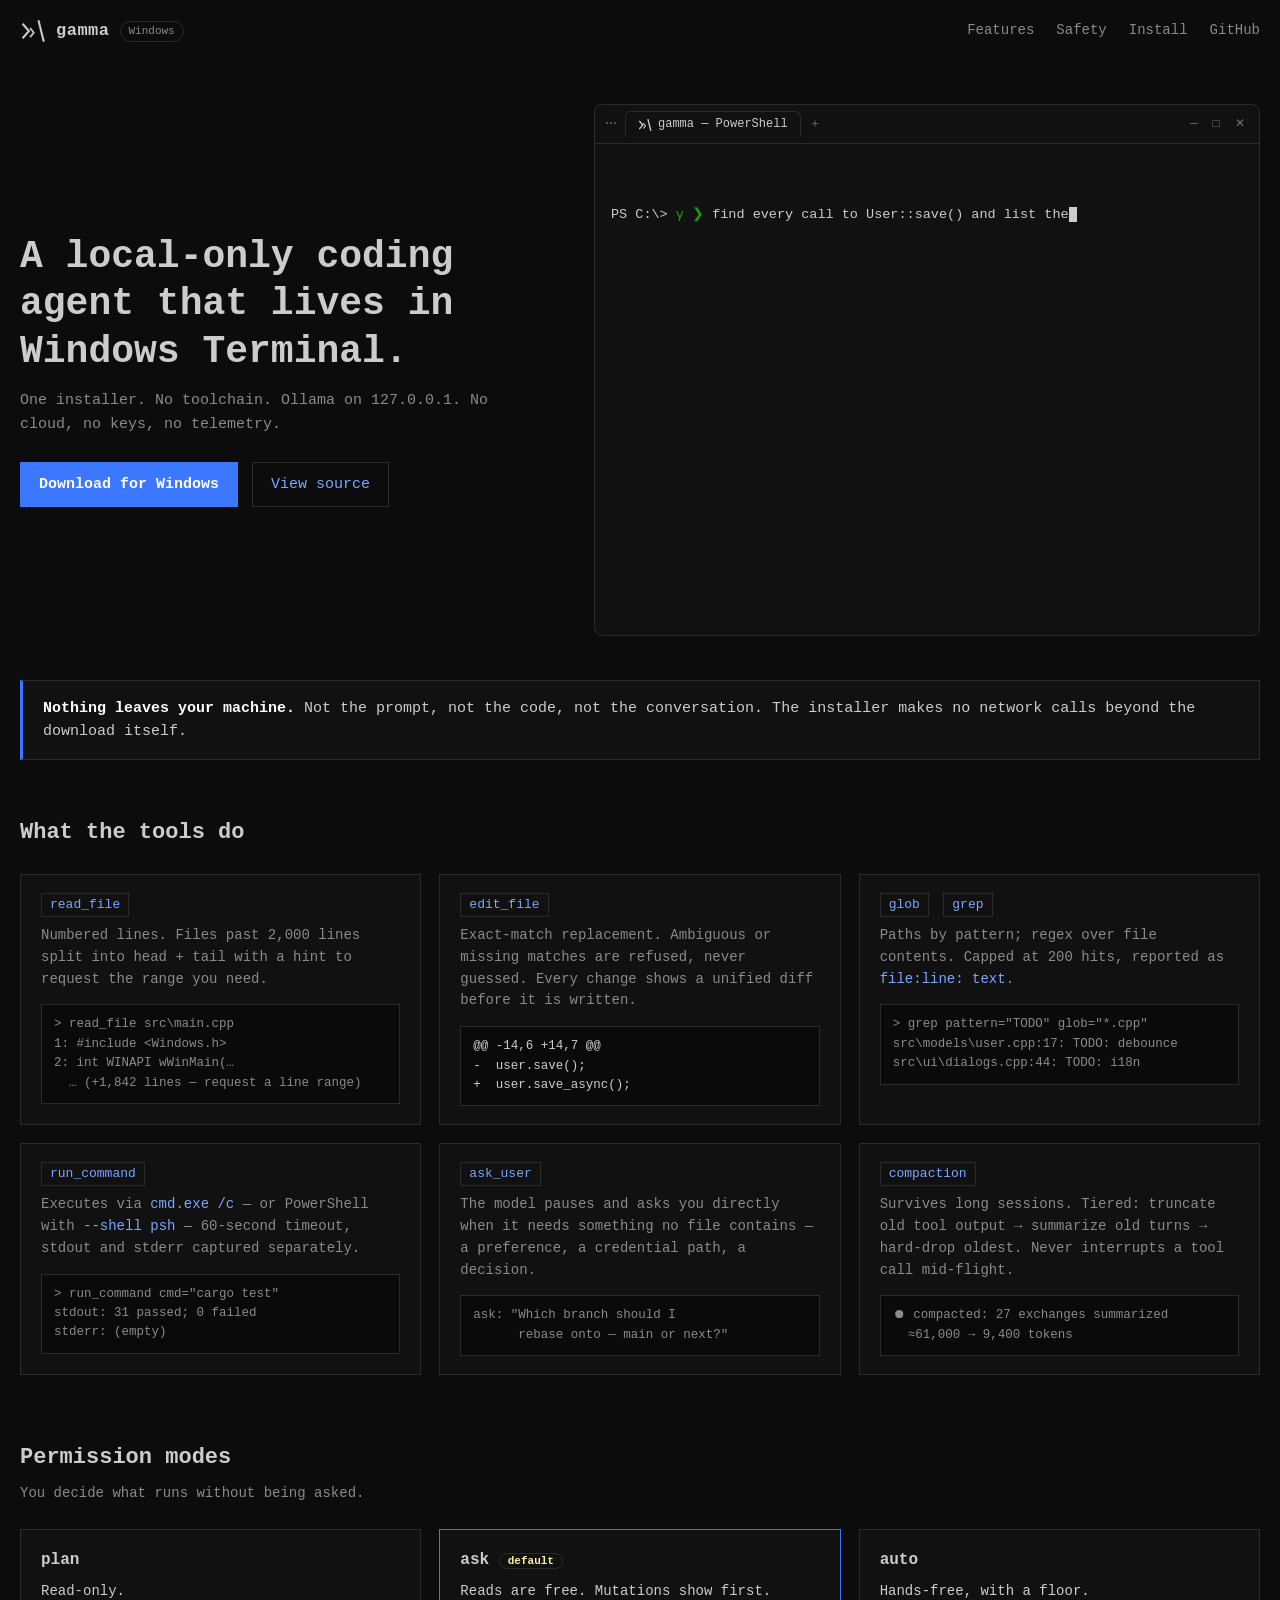
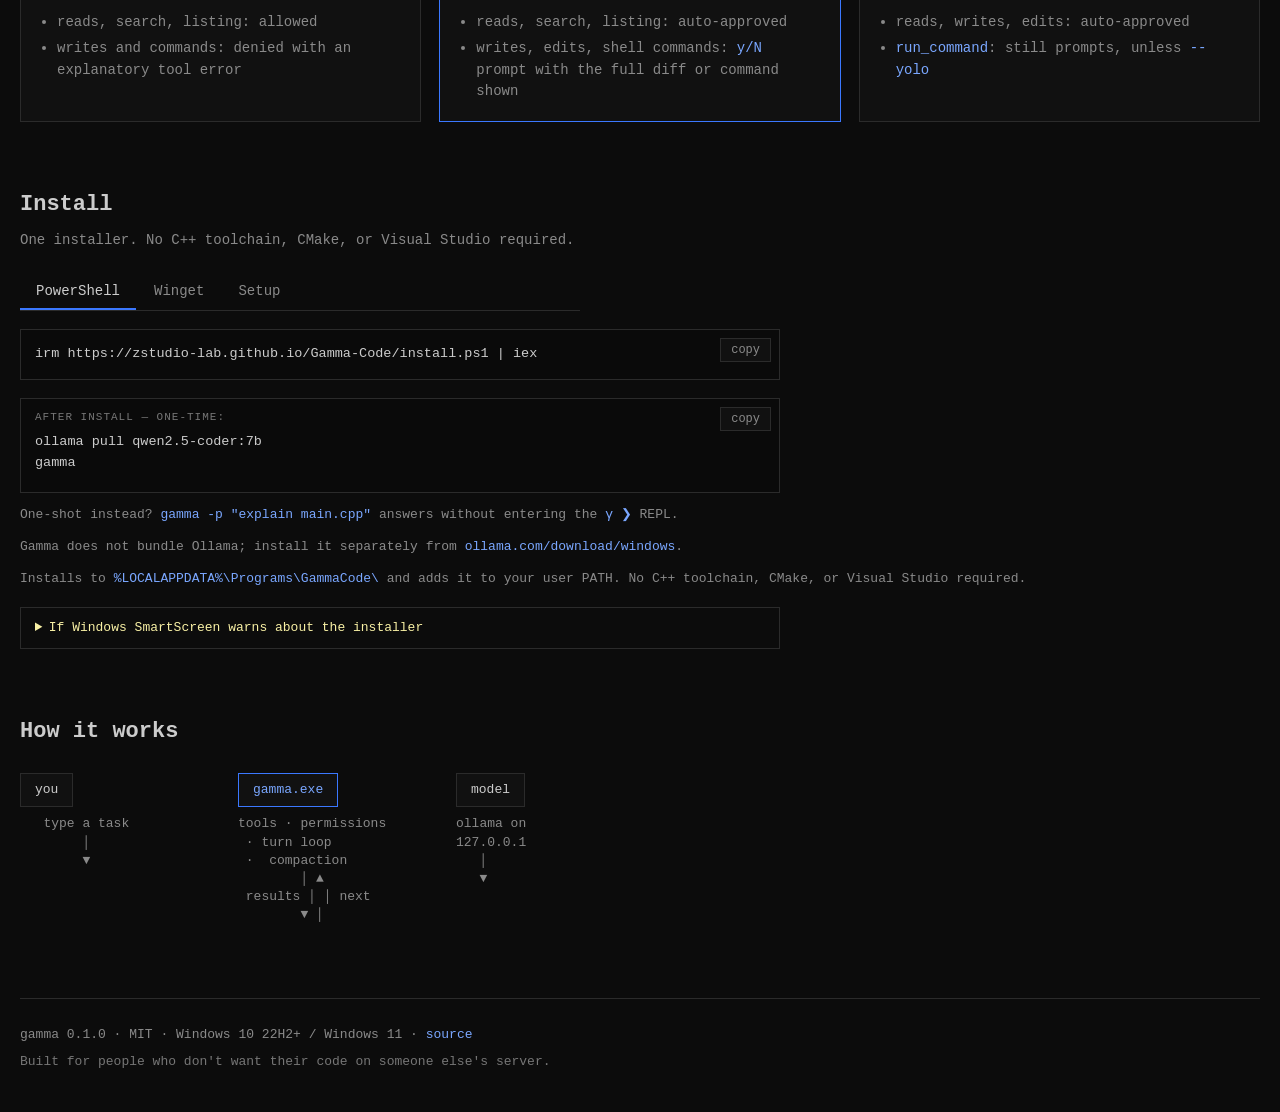
==== docs/index.html @ a7cdcde9 "Inno Setup installer + winget manifest + installer.ps1 on site" ====
<!DOCTYPE html>
<html lang="en">
<head>
<meta charset="utf-8">
<meta name="viewport" content="width=device-width, initial-scale=1">
<title>Gamma Code — local-only terminal coding agent for Windows</title>
<meta name="description" content="Gamma Code is a local-only, terminal-native AI coding agent for Windows. One installer, no toolchain. Talks only to Ollama on 127.0.0.1 — no cloud, no API keys, no telemetry.">
<meta property="og:title" content="Gamma Code — local-only terminal coding agent for Windows">
<meta property="og:description" content="No cloud, no keys, no telemetry. Ollama on 127.0.0.1, edits with diff review, grep/glob/run, survives long sessions. One install, no C++ toolchain.">
<meta property="og:type" content="website">
<link rel="stylesheet" href="css/style.css">
<script src="js/main.js" defer></script>
</head>
<body>
<a class="skip" href="#main">Skip to content</a>

<header aria-label="Site header">
  <a class="brand" href="#main" aria-label="Gamma Code home">
    <svg class="logo" viewBox="0 0 32 32" aria-hidden="true" focusable="false">
      <path d="M4 8 L11 16 L4 24" fill="none" stroke="currentColor" stroke-width="2.5" stroke-linecap="square"/>
      <path d="M23 4 L29 28" fill="none" stroke="currentColor" stroke-width="2.5" stroke-linecap="square"/>
      <path d="M13 13 L17 18 L13 23" fill="none" stroke="currentColor" stroke-width="2" stroke-linecap="square"/>
    </svg>
    <span class="wordmark">gamma</span>
    <span class="pill">Windows</span>
  </a>
  <nav aria-label="Main">
    <a href="#features">Features</a>
    <a href="#safety">Safety</a>
    <a href="#install">Install</a>
    <a href="https://github.com/zstudio-lab/Gamma-Code" rel="noopener">GitHub</a>
  </nav>
</header>

<main id="main">

  <!-- ───────────────────────────── hero ───────────────────────────── -->
  <section class="hero" aria-label="Introduction">
    <div class="hero-copy">
      <h1>A local-only coding agent that lives in Windows&nbsp;Terminal.</h1>
      <p class="subline">One installer. No toolchain. Ollama on 127.0.0.1. No cloud, no keys, no telemetry.</p>
      <div class="cta-row">
        <a class="btn primary" href="#install">Download for Windows</a>
        <a class="btn ghost" href="https://github.com/zstudio-lab/Gamma-Code" rel="noopener">View source</a>
      </div>
    </div>

    <div class="term" role="img" aria-label="Mock Windows Terminal window running gamma">
      <div class="term-bar" aria-hidden="true">
        <span class="term-menu">⋯</span>
        <span class="term-tab active"><svg class="logo logo-sm" viewBox="0 0 32 32" aria-hidden="true"><path d="M4 8 L11 16 L4 24" fill="none" stroke="currentColor" stroke-width="3" stroke-linecap="square"/><path d="M23 4 L29 28" fill="none" stroke="currentColor" stroke-width="3" stroke-linecap="square"/><path d="M13 13 L17 18 L13 23" fill="none" stroke="currentColor" stroke-width="2.4" stroke-linecap="square"/></svg>gamma — PowerShell</span>
        <span class="term-plus">＋</span>
        <span class="term-gap"></span>
        <span class="term-win">─ □ ✕</span>
      </div>
      <div class="term-body" tabindex="0">
        <div class="tline">PS C:\&gt; <span class="caret-g">γ ❯</span> <span id="typed" data-text="find every call to User::save() and list the files"></span><span class="block-cursor" aria-hidden="true"></span></div>
        <div class="tline exchange"><span class="tick">⏺</span> grep(pattern=User::save)</div>
        <div class="tline dim exchange">└ src\models\user.cpp:41:   this-&gt;save();</div>
        <div class="tline dim exchange">└ src\ui\dialogs.cpp:112:   user.save();</div>
        <div class="tline dim exchange">└ src\services\sync.cpp:58: profile.save();</div>
        <div class="tline exchange"><span class="tick">⏺</span> <span class="green">3 call sites in 3 files.</span></div>
      </div>
    </div>
  </section>

  <!-- ─────────────────────── local-only banner ─────────────────────── -->
  <section class="banner" aria-label="Local-only guarantee">
    <p><strong>Nothing leaves your machine.</strong> Not the prompt, not the code, not the conversation.
    The installer makes no network calls beyond the download itself.</p>
  </section>

  <!-- ─────────────────────────── features ─────────────────────────── -->
  <section id="features" aria-label="Features">
    <h2>What the tools do</h2>
    <div class="grid three">
      <article class="card">
        <code class="toolname">read_file</code>
        <p>Numbered lines. Files past 2,000 lines split into head + tail with a hint to request the range you need.</p>
<pre><code>&gt; read_file src\main.cpp
1: #include &lt;Windows.h&gt;
2: int WINAPI wWinMain(…
  … (+1,842 lines — request a line range)</code></pre>
      </article>
      <article class="card">
        <code class="toolname">edit_file</code>
        <p>Exact-match replacement. Ambiguous or missing matches are refused, never guessed. Every change shows a unified diff before it is written.</p>
<pre><code class="diff">@@ -14,6 +14,7 @@
-  user.save();
+  user.save_async();</code></pre>
      </article>
      <article class="card">
        <code class="toolname">glob</code> <code class="toolname">grep</code>
        <p>Paths by pattern; regex over file contents. Capped at 200 hits, reported as <code>file:line: text</code>.</p>
<pre><code>&gt; grep pattern="TODO" glob="*.cpp"
src\models\user.cpp:17: TODO: debounce
src\ui\dialogs.cpp:44: TODO: i18n</code></pre>
      </article>
      <article class="card">
        <code class="toolname">run_command</code>
        <p>Executes via <code>cmd.exe /c</code> — or PowerShell with <code>--shell psh</code> — 60-second timeout, stdout and stderr captured separately.</p>
<pre><code>&gt; run_command cmd="cargo test"
stdout: 31 passed; 0 failed
stderr: (empty)</code></pre>
      </article>
      <article class="card">
        <code class="toolname">ask_user</code>
        <p>The model pauses and asks you directly when it needs something no file contains — a preference, a credential path, a decision.</p>
<pre><code>ask: "Which branch should I
      rebase onto — main or next?"</code></pre>
      </article>
      <article class="card">
        <code class="toolname">compaction</code>
        <p>Survives long sessions. Tiered: truncate old tool output → summarize old turns → hard-drop oldest. Never interrupts a tool call mid-flight.</p>
<pre><code>⏺ compacted: 27 exchanges summarized
  ≈61,000 → 9,400 tokens</code></pre>
      </article>
    </div>
  </section>

  <!-- ──────────────────────────── safety ──────────────────────────── -->
  <section id="safety" aria-label="Permission modes">
    <h2>Permission modes</h2>
    <p class="section-sub">You decide what runs without being asked.</p>
    <div class="grid three modes">
      <article class="card mode">
        <h3>plan</h3>
        <p class="mode-desc">Read-only.</p>
        <ul>
          <li>reads, search, listing: allowed</li>
          <li>writes and commands: denied with an explanatory tool error</li>
        </ul>
      </article>
      <article class="card mode default">
        <h3>ask <span class="pill pill-amber">default</span></h3>
        <p class="mode-desc">Reads are free. Mutations show first.</p>
        <ul>
          <li>reads, search, listing: auto-approved</li>
          <li>writes, edits, shell commands: <code>y/N</code> prompt with the full diff or command shown</li>
        </ul>
      </article>
      <article class="card mode">
        <h3>auto</h3>
        <p class="mode-desc">Hands-free, with a floor.</p>
        <ul>
          <li>reads, writes, edits: auto-approved</li>
          <li><code>run_command</code>: still prompts, unless <code>--yolo</code></li>
        </ul>
      </article>
    </div>
  </section>

  <!-- ──────────────────────────── install ──────────────────────────── -->
  <section id="install" aria-label="Install">
    <h2>Install</h2>
    <p class="section-sub">One installer. No C++ toolchain, CMake, or Visual Studio required.</p>

    <div class="tabs" role="tablist" aria-label="Install method">
      <button role="tab" id="tab-ps1" aria-selected="true" aria-controls="panel-ps1">PowerShell</button>
      <button role="tab" id="tab-winget" aria-selected="false" aria-controls="panel-winget" tabindex="-1">Winget</button>
      <button role="tab" id="tab-msi" aria-selected="false" aria-controls="panel-msi" tabindex="-1">Setup</button>
    </div>

    <div role="tabpanel" id="panel-ps1" aria-labelledby="tab-ps1">
      <div class="cmdblock">
        <pre><code id="cmd-ps1">irm https://zstudio-lab.github.io/Gamma-Code/install.ps1 | iex</code></pre>
        <button class="copybtn" data-copy="irm https://zstudio-lab.github.io/Gamma-Code/install.ps1 | iex"><span>copy</span><span role="status" class="copied-note"></span></button>
      </div>
    </div>

    <div role="tabpanel" id="panel-winget" aria-labelledby="tab-winget" hidden>
      <div class="cmdblock">
        <pre><code id="cmd-winget">winget install GammaCode.Gamma</code></pre>
        <button class="copybtn" data-copy="winget install GammaCode.Gamma"><span>copy</span><span role="status" class="copied-note"></span></button>
      </div>
    </div>

    <div role="tabpanel" id="panel-msi" aria-labelledby="tab-msi" hidden>
      <a class="btn primary" href="https://github.com/zstudio-lab/Gamma-Code/releases" rel="noopener">Download installer</a>
      <p class="note">The installer verifies the binary's SHA-256 against a checksum embedded in it. Trust comes from the source: it lives in this repository.</p>
    </div>

    <div class="cmdblock postinstall">
      <p class="block-label">after install — one-time:</p>
      <pre><code>ollama pull qwen2.5-coder:7b
gamma</code></pre>
      <button class="copybtn" data-copy="ollama pull qwen2.5-coder:7b&#10;gamma"><span>copy</span><span role="status" class="copied-note"></span></button>
    </div>
    <p class="note">One-shot instead? <code>gamma -p "explain main.cpp"</code> answers without entering the <code>γ ❯</code> REPL.</p>

    <p class="note">Gamma does not bundle Ollama; install it separately from
      <a href="https://ollama.com/download/windows" rel="noopener">ollama.com/download/windows</a>.</p>
    <p class="note">Installs to <code>%LOCALAPPDATA%\Programs\GammaCode\</code> and adds it to your user PATH.
      No C++ toolchain, CMake, or Visual Studio required.</p>

    <details class="smartscreen">
      <summary>If Windows SmartScreen warns about the installer</summary>
      <p>Click <strong>More info → Run anyway</strong>. Gamma is an unsigned open-source binary —
      SmartScreen flags any installer it has no download reputation for. If you'd rather not click
      through the warning, use the PowerShell or Winget path instead, or verify the binary's SHA-256
      against the value published alongside each release.</p>
    </details>
  </section>

  <!-- ────────────────────── how it works ────────────────────── -->
  <section id="how" aria-label="How it works">
    <h2>How it works</h2>
    <div class="diagram" role="img" aria-label="You send a task to the gamma harness, which mediates tools and permissions and talks to the local model; tool results loop back through the harness">
      <div><span class="node">you</span><pre class="dflow">   type a task
        │
        ▼</pre></div>
      <div><span class="node harness">gamma.exe</span><pre class="dflow wide">tools · permissions
 · turn loop
 ·  compaction
        │ ▲
 results │ │ next
        ▼ │</pre></div>
      <div><span class="node">model</span><pre class="dflow">ollama on
127.0.0.1
   │
   ▼</pre></div>
    </div>
  </section>

</main>

<footer aria-label="Site footer">
  <p>gamma 0.1.0 · MIT · Windows 10 22H2+ / Windows 11 · <a href="https://github.com/zstudio-lab/Gamma-Code" rel="noopener">source</a></p>
  <p class="dim">Built for people who don't want their code on someone else's server.</p>
</footer>
</body>
</html>
---- docs/css/style.css ----
/* gamma code — windows-terminal aesthetic */
:root {
  --bg: #0c0c0c;
  --panel: #111111;
  --text: #cccccc;
  --muted: #8a8a8a;   /* body-copy muted, ≥4.5:1 on --bg */
  --dim: #767676;     /* decorative only */
  --line: #2b2b2b;
  --accent: #3b78ff;  /* borders, fills */
  --accent-text: #7aa7ff; /* accent as text, ≥4.5:1 on --bg */
  --green: #13a10e;
  --amber: #f9f1a5;
  --font: 'Cascadia Code', 'Cascadia Mono', Consolas, ui-monospace, monospace;
}

* { box-sizing: border-box; margin: 0; padding: 0; }
html { scroll-behavior: smooth; }
@media (prefers-reduced-motion: reduce) {
  html { scroll-behavior: auto; }
  *, *::before, *::after { animation: none !important; transition: none !important; }
}

body {
  background: var(--bg);
  color: var(--text);
  font-family: var(--font);
  font-size: 15px;
  line-height: 1.55;
  padding: 0 20px;
}

a { color: var(--accent-text); text-decoration: none; }
a:hover { text-decoration: underline; }
:focus-visible { outline: 2px solid var(--accent); outline-offset: 2px; }
p code, li code { color: var(--accent-text); }

.skip {
  position: absolute; left: -9999px; top: 0;
  background: var(--accent); color: #fff; padding: 6px 12px;
}
.skip:focus { left: 8px; top: 8px; z-index: 10; }

/* ───────────── header ───────────── */
header {
  display: flex; align-items: center; justify-content: space-between;
  padding: 18px 0 26px;
}
.brand { display: inline-flex; align-items: center; gap: 10px; color: var(--text); }
.brand:hover { text-decoration: none; }
.logo { width: 26px; height: 26px; color: var(--text); }
.logo-sm { width: 14px; height: 14px; flex: none; }
.wordmark { font-size: 17px; font-weight: 600; letter-spacing: 0.5px; }
.pill {
  border: 1px solid var(--line); color: var(--muted);
  font-size: 11px; padding: 1px 8px; border-radius: 999px;
}
.pill-amber { color: var(--amber); }
nav { display: flex; gap: 22px; }
nav a { color: var(--muted); font-size: 14px; }
nav a:hover { color: var(--text); }

/* ───────────── hero ───────────── */
.hero {
  display: flex; gap: 48px; align-items: center;
  padding: 34px 0 44px;
}
.hero-copy { flex: 1 1 320px; min-width: 260px; }
h1 { font-size: clamp(24px, 3.4vw, 38px); font-weight: 600; line-height: 1.25; }
.subline { color: var(--muted); margin-top: 14px; font-size: 15px; }
.cta-row { display: flex; gap: 14px; margin-top: 26px; flex-wrap: wrap; }
.btn {
  display: inline-block; padding: 10px 18px; font-family: inherit; font-size: 15px;
  border: 1px solid var(--line); color: var(--text); cursor: pointer;
}
.btn:hover { text-decoration: none; border-color: var(--dim); }
.btn.primary { background: var(--accent); border-color: var(--accent); color: #fff; font-weight: 600; }
.btn.primary:hover { background: #2f66e0; border-color: #2f66e0; }
.btn.ghost { color: var(--accent-text); }

/* fake windows terminal */
.term {
  flex: 1 1 460px; min-width: 0;
  border: 1px solid var(--line); border-radius: 8px;
  background: var(--panel); overflow: hidden;
}
.term-bar {
  display: flex; align-items: center; gap: 8px;
  border-bottom: 1px solid var(--line);
  padding: 6px 10px; font-size: 12px; color: var(--muted);
}
.term-menu { color: var(--dim); }
.term-tab {
  display: inline-flex; align-items: center; gap: 6px;
  border: 1px solid var(--line); border-bottom: none;
  border-radius: 6px 6px 0 0; padding: 3px 12px; color: var(--text);
}
.term-plus { color: var(--dim); }
.term-gap { flex: 1; }
.term-win { color: var(--dim); letter-spacing: 4px; }
.term-body {
  padding: 14px 16px 18px; overflow-x: auto;
  font-size: 13.5px; white-space: pre; line-height: 1.7;
}
.tline { min-width: max-content; }
.add-tick::before { content: "⏺ "; color: var(--accent); }
.block-cursor { display: inline-block; width: 8px; height: 1.1em; background: var(--text); vertical-align: text-bottom; }
.caret-g { color: var(--green); }
.tick { color: var(--accent); }
.green { color: #2ea321; }
.exchange { opacity: 0; transition: opacity 0.2s; }
.exchange.on { opacity: 1; }

/* ───────────── banner ───────────── */
.banner {
  border: 1px solid var(--line); border-left: 3px solid var(--accent);
  background: var(--panel); padding: 16px 20px; font-size: 15px;
}
.banner strong { color: #fff; }

/* ───────────── sections ───────────── */
section:not(.hero, .banner) { padding: 56px 0 10px; }
h2 { font-size: 22px; font-weight: 600; }
.section-sub { color: var(--muted); margin-top: 8px; font-size: 14px; }
.grid { display: grid; gap: 18px; margin-top: 24px; }
.grid.three { grid-template-columns: 1fr; }     /* <720: single column */
@media (min-width: 720px) { .grid.three { grid-template-columns: 1fr 1fr; } }
@media (min-width: 1024px) { .grid.three { grid-template-columns: 1fr 1fr 1fr; } }

.card {
  border: 1px solid var(--line); background: var(--panel);
  padding: 18px 20px; font-size: 14px;
}
.card h3 { font-size: 16px; font-weight: 600; }
.card p { margin-top: 8px; color: var(--muted); }
.toolname {
  display: inline-block; color: var(--accent-text);
  border: 1px solid var(--line); padding: 1px 8px; margin-right: 6px;
  font-size: 13px;
}
.card pre {
  margin-top: 14px; border: 1px solid var(--line); background: #0a0a0a;
  padding: 10px 12px; overflow-x: auto; font-size: 12.5px; color: var(--muted);
  font-family: inherit; white-space: pre; min-width: max-content;
}
.card pre .diff { display: block; }
.card code.diff { color: var(--text); }

/* safety cards */
.mode.default { border-color: var(--accent); }
.mode ul { margin: 10px 0 0 16px; color: var(--muted); }
.mode li { margin-top: 4px; }
.mode-desc { color: var(--text) !important; }

/* ───────────── install ───────────── */
.tabs {
  display: flex; gap: 2px; margin-top: 22px; border-bottom: 1px solid var(--line);
  overflow-x: auto; max-width: 560px;
}
.tabs [role="tab"] {
  font-family: inherit; font-size: 14px; color: var(--muted);
  background: transparent; border: none; border-bottom: 2px solid transparent;
  padding: 9px 16px; cursor: pointer; white-space: nowrap;
}
.tabs [role="tab"][aria-selected="true"] {
  color: var(--text); border-bottom-color: var(--accent);
}
.cmdblock {
  position: relative; border: 1px solid var(--line); background: #0a0a0a;
  margin-top: 18px; max-width: 760px;
}
.cmdblock pre {
  padding: 14px 90px 14px 14px; overflow-x: auto; font-size: 13.5px; color: var(--text);
  white-space: pre; min-width: max-content;
}
.cmdblock .copybtn {
  position: absolute; top: 8px; right: 8px;
  font-family: inherit; font-size: 12px; cursor: pointer;
  background: var(--panel); color: var(--muted);
  border: 1px solid var(--line); padding: 4px 10px;
}
.cmdblock .copybtn:hover { color: var(--text); border-color: var(--dim); }
.copybtn.copied { color: #2ea321; border-color: #2ea321; }
.copied-note { margin-left: 0; }
.postinstall { padding-bottom: 4px; }
.block-label {
  font-size: 11px; color: var(--dim); letter-spacing: 1px;
  text-transform: uppercase; padding: 10px 14px 0; margin: 0;
}
.postinstall pre { padding-top: 6px; }
.note { color: var(--muted); font-size: 13px; margin-top: 12px; }
.smartscreen { border: 1px solid var(--line); max-width: 760px; margin-top: 18px; }
.smartscreen summary { cursor: pointer; padding: 10px 14px; color: var(--amber); font-size: 13px; }
.smartscreen p { padding: 0 14px 12px; color: var(--muted); font-size: 13px; }

/* ───────────── how it works ───────────── */
.diagram {
  display: flex; gap: 18px; margin-top: 24px; flex-wrap: wrap;
  font-size: 13px; color: var(--muted);
}
.diagram > div { min-width: 200px; }
.node {
  display: inline-block; border: 1px solid var(--line); padding: 6px 14px;
  color: var(--text); background: var(--panel);
}
.node.harness { border-color: var(--accent); color: var(--accent-text); }
.dflow { font-family: inherit; margin-top: 8px; line-height: 1.4; }
.dflow.wide { min-width: max-content; }

/* ───────────── footer ───────────── */
footer {
  border-top: 1px solid var(--line); margin-top: 64px;
  padding: 26px 0 40px; font-size: 13px; color: var(--muted);
}
footer .dim { color: var(--dim); margin-top: 6px; }

/* ───────────── narrow screens ───────────── */
@media (max-width: 1019px) {
  .hero { flex-direction: column; align-items: stretch; gap: 32px; }
}
@media (max-width: 760px) {
  header { flex-direction: column; gap: 12px; align-items: flex-start; }
  .cmdblock pre { padding-right: 14px; padding-bottom: 44px; }
  .cmdblock .copybtn { top: auto; bottom: 8px; left: 8px; right: auto; }
}
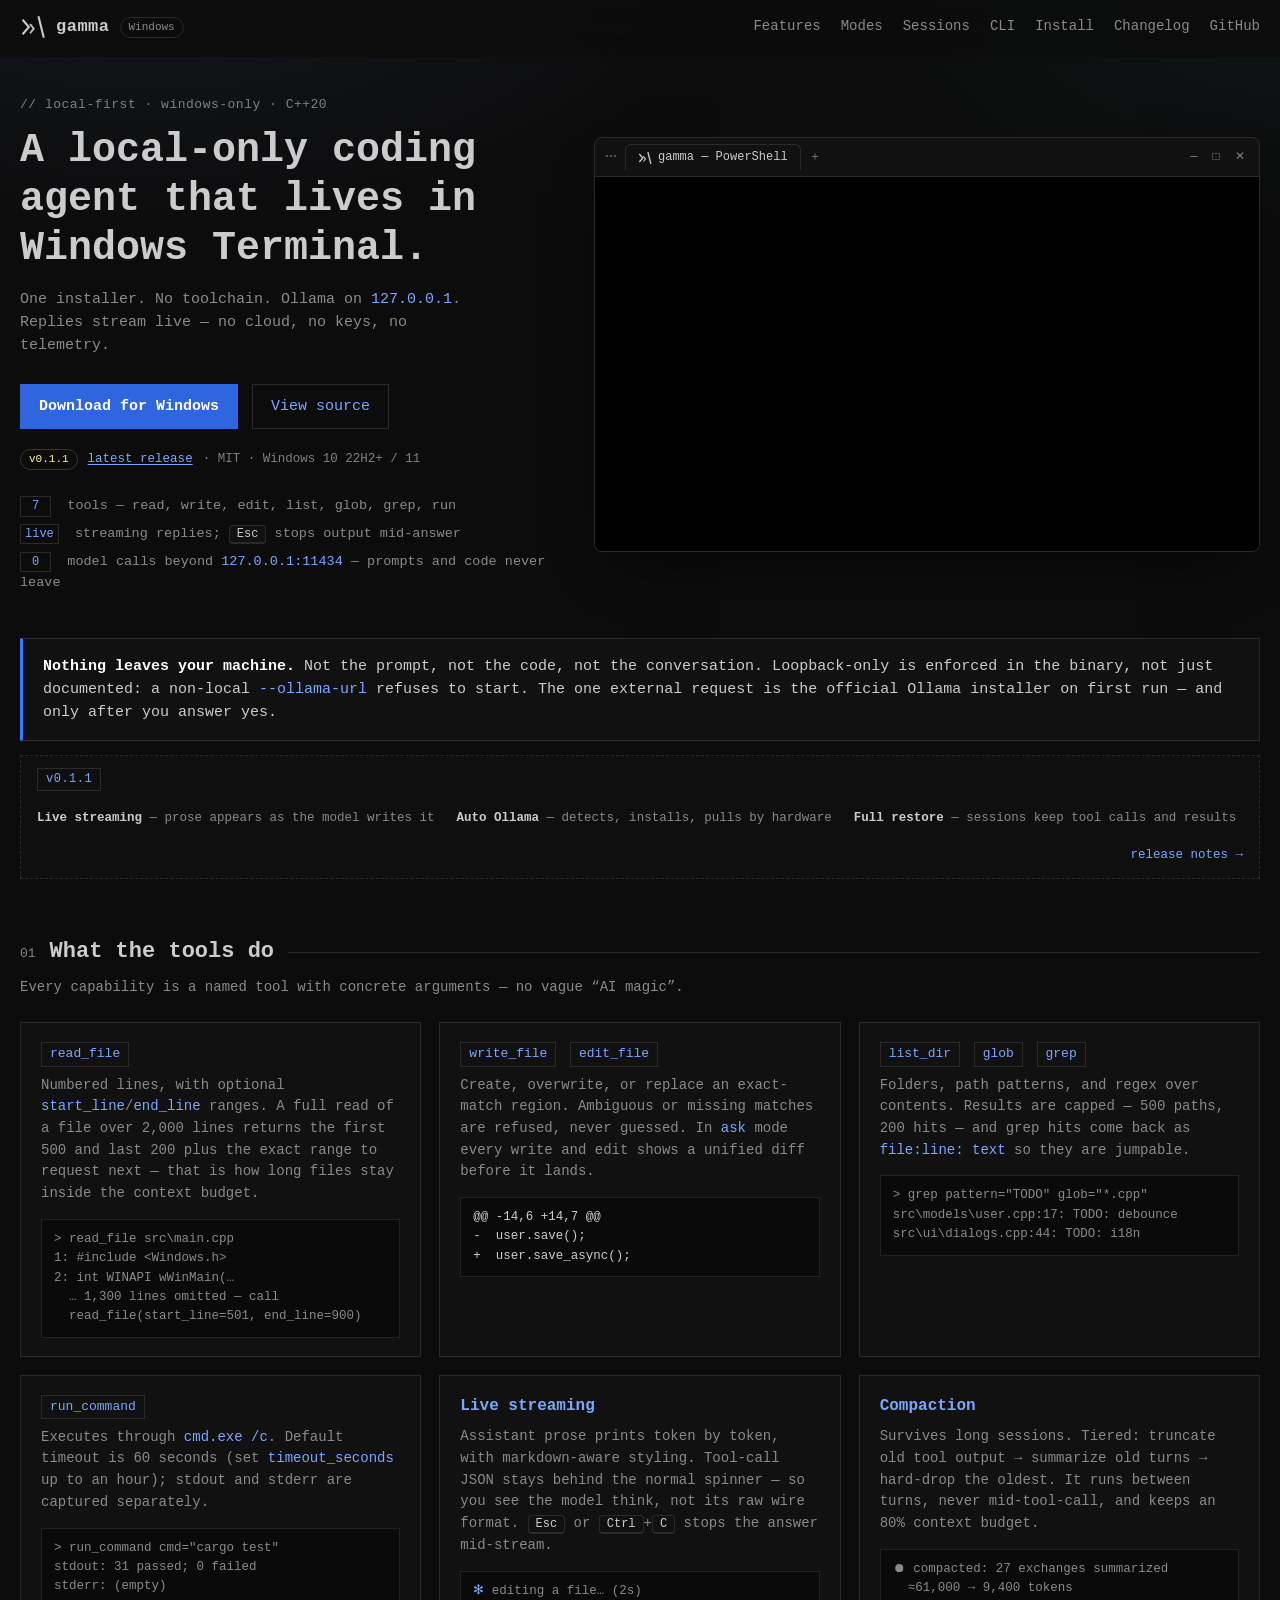
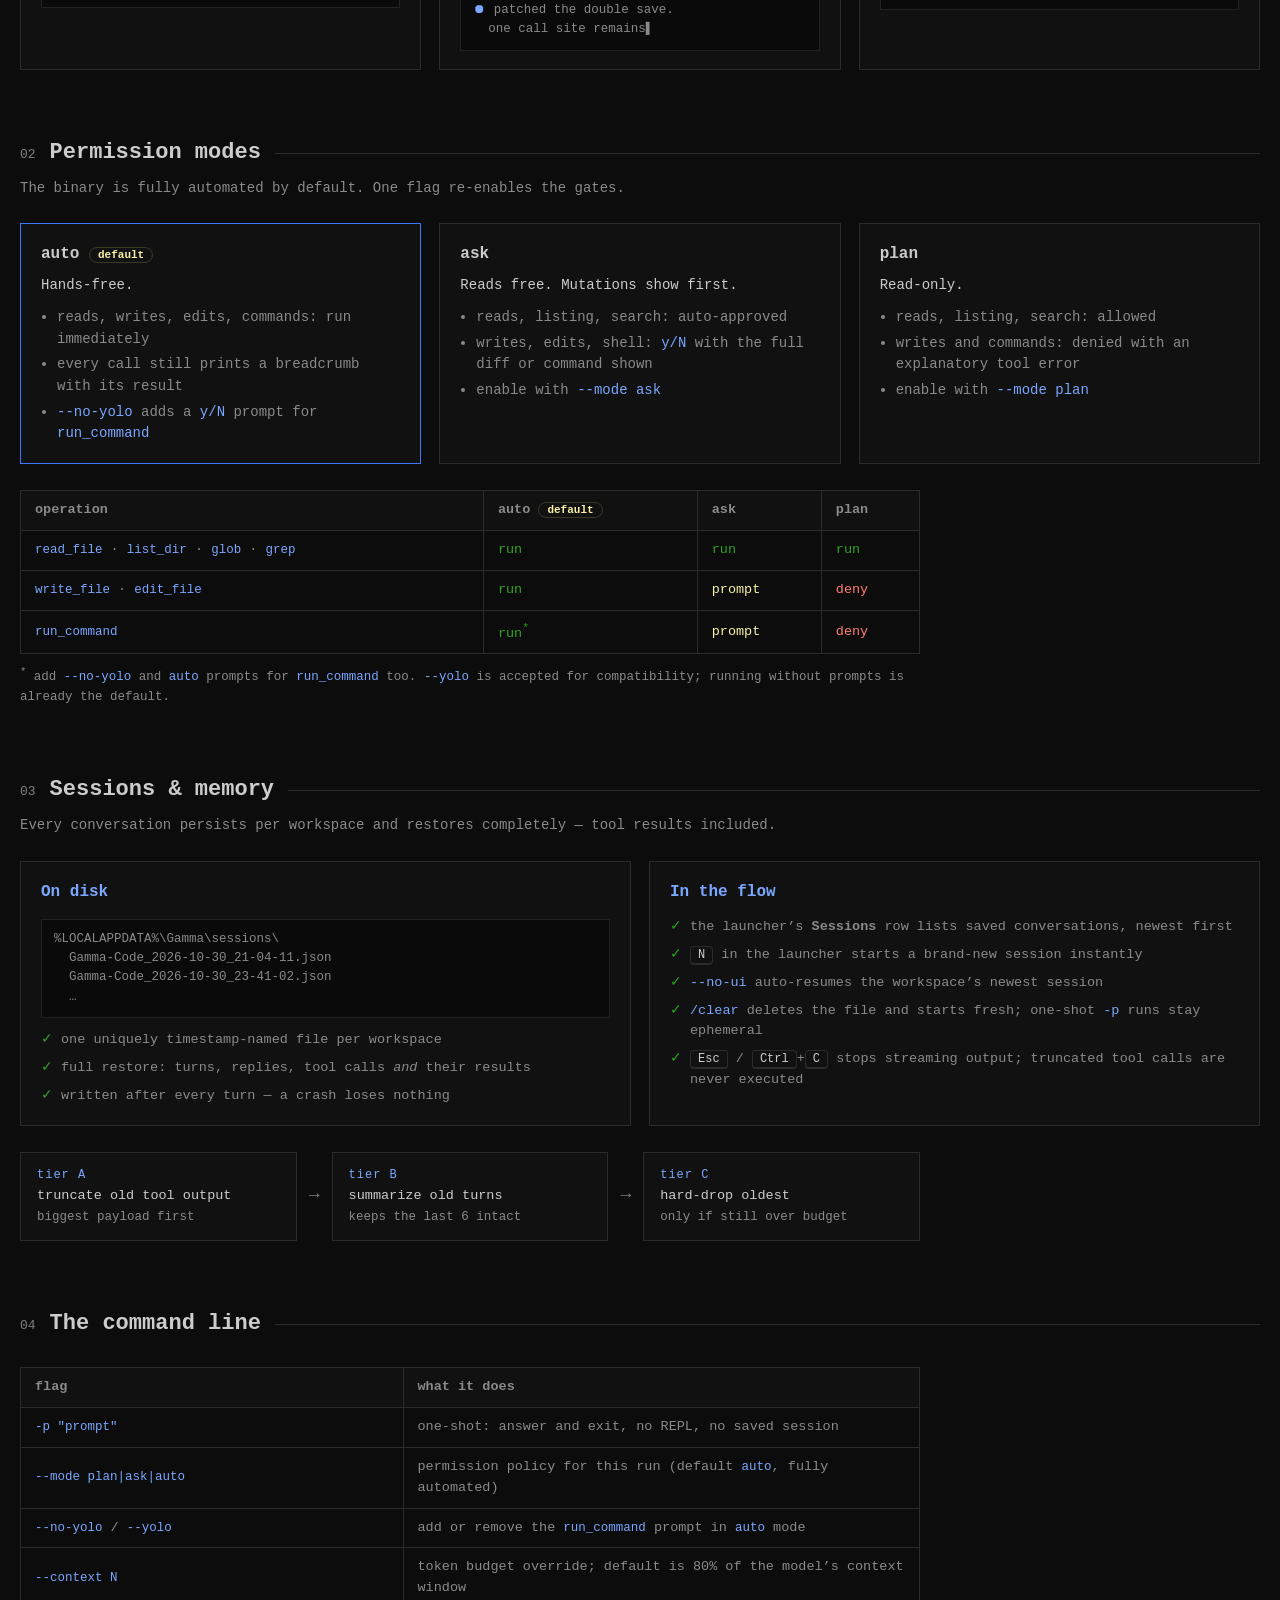
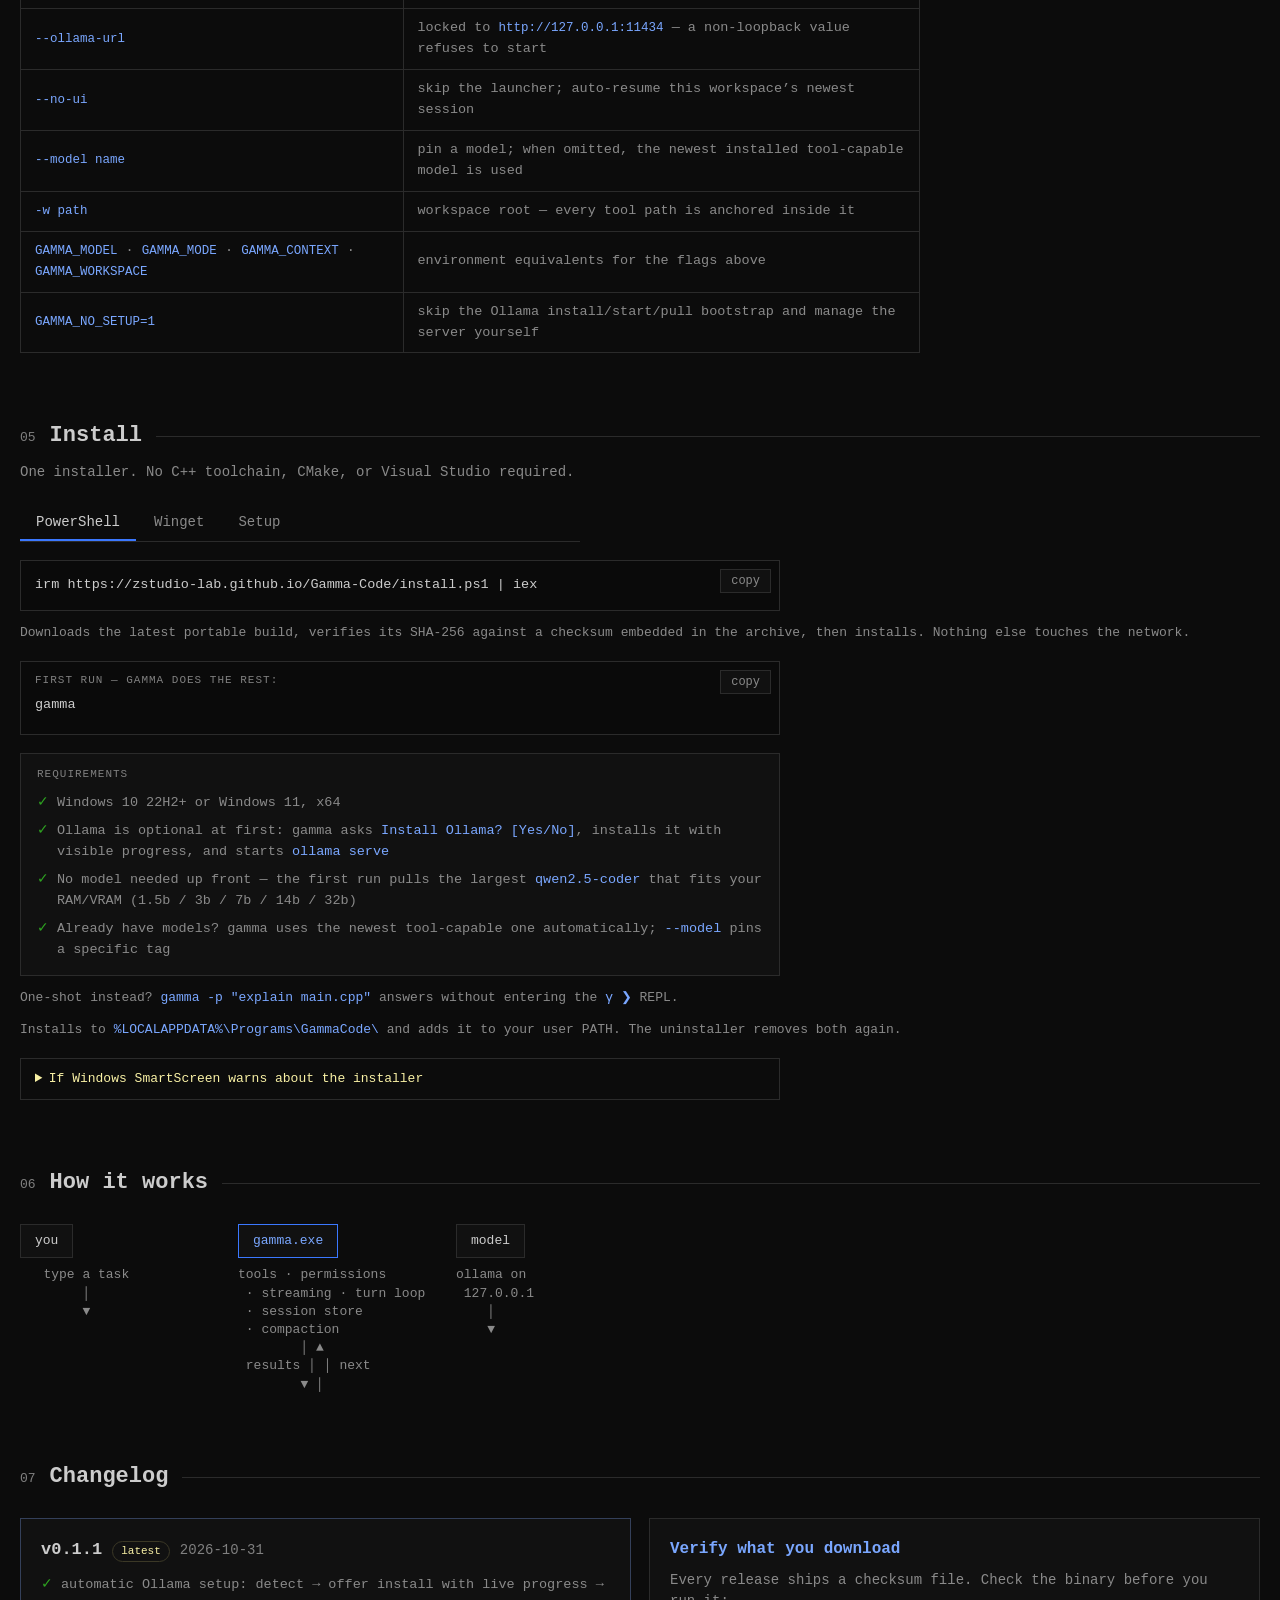
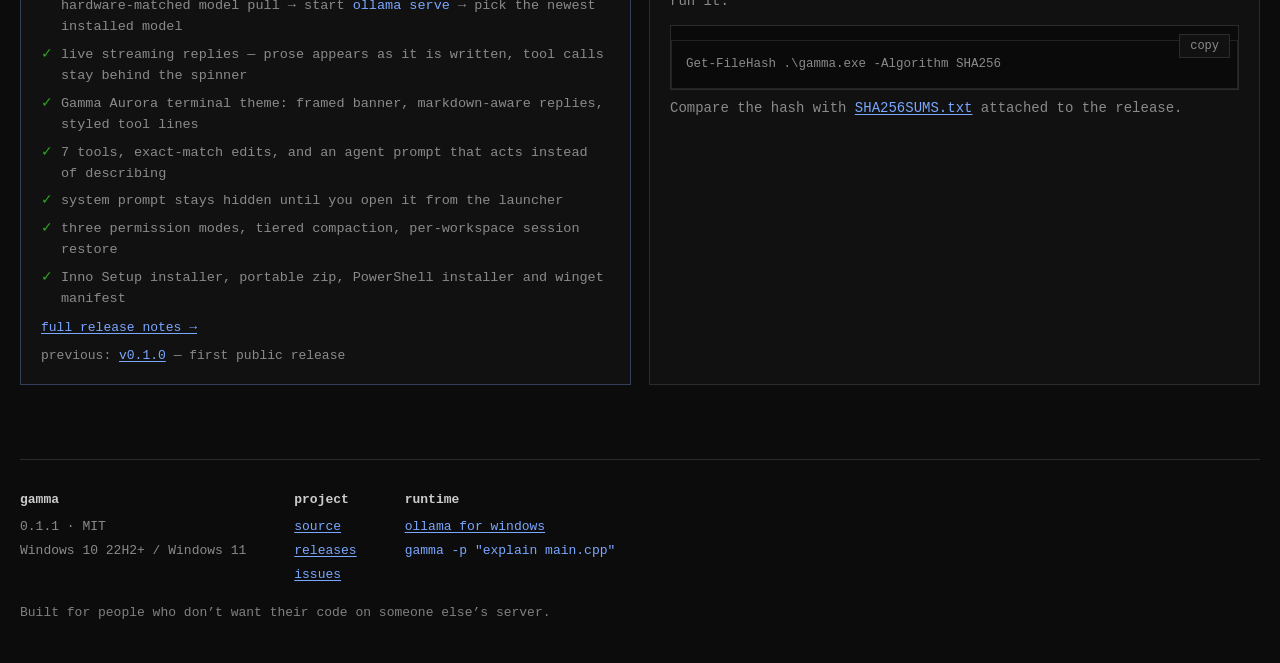
==== commit b5ecd31c: "Auto Ollama setup, streaming replies, Aurora theme, docs site + real app capture - setup: detect/ins" ====
--- a/docs/index.html
+++ b/docs/index.html
@@ -4,18 +4,26 @@
 <meta charset="utf-8">
 <meta name="viewport" content="width=device-width, initial-scale=1">
 <title>Gamma Code — local-only terminal coding agent for Windows</title>
-<meta name="description" content="Gamma Code is a local-only, terminal-native AI coding agent for Windows. One installer, no toolchain. Talks only to Ollama on 127.0.0.1 — no cloud, no API keys, no telemetry.">
+<meta name="description" content="Gamma Code is a local-only, terminal-native AI coding agent for Windows. One installer, no toolchain. Streams replies live, talks only to Ollama on 127.0.0.1 — no cloud, no API keys, no telemetry.">
+<meta name="color-scheme" content="dark">
+<meta name="theme-color" content="#0c0c0c">
+<link rel="canonical" href="https://zstudio-lab.github.io/Gamma-Code/">
 <meta property="og:title" content="Gamma Code — local-only terminal coding agent for Windows">
-<meta property="og:description" content="No cloud, no keys, no telemetry. Ollama on 127.0.0.1, edits with diff review, grep/glob/run, survives long sessions. One install, no C++ toolchain.">
+<meta property="og:description" content="No cloud, no keys, no telemetry. Streams replies live, edits with diff review, and talks only to Ollama on 127.0.0.1. One install, no C++ toolchain.">
+<meta property="og:url" content="https://zstudio-lab.github.io/Gamma-Code/">
 <meta property="og:type" content="website">
+<meta name="twitter:card" content="summary">
+<meta name="twitter:title" content="Gamma Code — local-only terminal coding agent for Windows">
+<meta name="twitter:description" content="Local-only, streams replies live, Ollama on 127.0.0.1. No cloud, no keys, no telemetry.">
+<link rel="icon" href="favicon.svg" type="image/svg+xml">
 <link rel="stylesheet" href="css/style.css">
 <script src="js/main.js" defer></script>
 </head>
 <body>
 <a class="skip" href="#main">Skip to content</a>
 
-<header aria-label="Site header">
-  <a class="brand" href="#main" aria-label="Gamma Code home">
+<header class="site-head" aria-label="Site header">
+  <a class="brand" href="#main">
     <svg class="logo" viewBox="0 0 32 32" aria-hidden="true" focusable="false">
       <path d="M4 8 L11 16 L4 24" fill="none" stroke="currentColor" stroke-width="2.5" stroke-linecap="square"/>
       <path d="M23 4 L29 28" fill="none" stroke="currentColor" stroke-width="2.5" stroke-linecap="square"/>
@@ -26,8 +34,11 @@
   </a>
   <nav aria-label="Main">
     <a href="#features">Features</a>
-    <a href="#safety">Safety</a>
+    <a href="#safety">Modes</a>
+    <a href="#memory">Sessions</a>
+    <a href="#cli">CLI</a>
     <a href="#install">Install</a>
+    <a href="#changelog">Changelog</a>
     <a href="https://github.com/zstudio-lab/Gamma-Code" rel="noopener">GitHub</a>
   </nav>
 </header>
@@ -37,15 +48,25 @@
   <!-- ───────────────────────────── hero ───────────────────────────── -->
   <section class="hero" aria-label="Introduction">
     <div class="hero-copy">
+      <p class="kicker">// local-first · windows-only · C++20</p>
       <h1>A local-only coding agent that lives in Windows&nbsp;Terminal.</h1>
-      <p class="subline">One installer. No toolchain. Ollama on 127.0.0.1. No cloud, no keys, no telemetry.</p>
+      <p class="subline">One installer. No toolchain. Ollama on <code>127.0.0.1</code>.
+        Replies stream live — no cloud, no keys, no telemetry.</p>
       <div class="cta-row">
         <a class="btn primary" href="#install">Download for Windows</a>
         <a class="btn ghost" href="https://github.com/zstudio-lab/Gamma-Code" rel="noopener">View source</a>
       </div>
-    </div>
-
-    <div class="term" role="img" aria-label="Mock Windows Terminal window running gamma">
+      <p class="release-line"><span class="pill pill-amber">v0.1.1</span>
+        <a href="https://github.com/zstudio-lab/Gamma-Code/releases/tag/v0.1.1" rel="noopener">latest release</a>
+        <span class="dim">· MIT · Windows 10 22H2+ / 11</span></p>
+      <ul class="hero-facts" aria-label="Key facts">
+        <li><span class="fact-n">7</span> tools — read, write, edit, list, glob, grep, run</li>
+        <li><span class="fact-n">live</span> streaming replies; <kbd>Esc</kbd> stops output mid-answer</li>
+        <li><span class="fact-n">0</span> model calls beyond <code>127.0.0.1:11434</code> — prompts and code never leave</li>
+      </ul>
+    </div>
+
+    <div class="term">
       <div class="term-bar" aria-hidden="true">
         <span class="term-menu">⋯</span>
         <span class="term-tab active"><svg class="logo logo-sm" viewBox="0 0 32 32" aria-hidden="true"><path d="M4 8 L11 16 L4 24" fill="none" stroke="currentColor" stroke-width="3" stroke-linecap="square"/><path d="M23 4 L29 28" fill="none" stroke="currentColor" stroke-width="3" stroke-linecap="square"/><path d="M13 13 L17 18 L13 23" fill="none" stroke="currentColor" stroke-width="2.4" stroke-linecap="square"/></svg>gamma — PowerShell</span>
@@ -53,65 +74,79 @@
         <span class="term-gap"></span>
         <span class="term-win">─ □ ✕</span>
       </div>
-      <div class="term-body" tabindex="0">
-        <div class="tline">PS C:\&gt; <span class="caret-g">γ ❯</span> <span id="typed" data-text="find every call to User::save() and list the files"></span><span class="block-cursor" aria-hidden="true"></span></div>
-        <div class="tline exchange"><span class="tick">⏺</span> grep(pattern=User::save)</div>
-        <div class="tline dim exchange">└ src\models\user.cpp:41:   this-&gt;save();</div>
-        <div class="tline dim exchange">└ src\ui\dialogs.cpp:112:   user.save();</div>
-        <div class="tline dim exchange">└ src\services\sync.cpp:58: profile.save();</div>
-        <div class="tline exchange"><span class="tick">⏺</span> <span class="green">3 call sites in 3 files.</span></div>
-      </div>
+      <video class="term-video" autoplay muted loop playsinline preload="metadata"
+             aria-label="Gamma Code in action: it greps for a save call, edits the file, and streams its reply live">
+        <source src="Gamma.mp4" type="video/mp4">
+        <track kind="captions" src="Gamma.vtt" srclang="en" label="English" default>
+      </video>
     </div>
   </section>
 
   <!-- ─────────────────────── local-only banner ─────────────────────── -->
   <section class="banner" aria-label="Local-only guarantee">
     <p><strong>Nothing leaves your machine.</strong> Not the prompt, not the code, not the conversation.
-    The installer makes no network calls beyond the download itself.</p>
-  </section>
+    Loopback-only is enforced in the binary, not just documented: a non-local <code>--ollama-url</code> refuses to start.
+    The one external request is the official Ollama installer on first run — and only after you answer yes.</p>
+  </section>
+
+  <!-- ─────────────────────── release highlights ─────────────────────── -->
+  <div class="release-strip" aria-label="Highlights in v0.1.1">
+    <span class="release-tag">v0.1.1</span>
+    <ul>
+      <li><b>Live streaming</b> — prose appears as the model writes it</li>
+      <li><b>Auto Ollama</b> — detects, installs, pulls by hardware</li>
+      <li><b>Full restore</b> — sessions keep tool calls and results</li>
+    </ul>
+    <a class="release-link" href="https://github.com/zstudio-lab/Gamma-Code/releases/tag/v0.1.1" rel="noopener">release notes →</a>
+  </div>
 
   <!-- ─────────────────────────── features ─────────────────────────── -->
   <section id="features" aria-label="Features">
-    <h2>What the tools do</h2>
+    <div class="sec-head"><span class="sec-n">01</span><h2>What the tools do</h2><span class="sec-rule" aria-hidden="true"></span></div>
+    <p class="section-sub">Every capability is a named tool with concrete arguments — no vague “AI magic”.</p>
     <div class="grid three">
       <article class="card">
-        <code class="toolname">read_file</code>
-        <p>Numbered lines. Files past 2,000 lines split into head + tail with a hint to request the range you need.</p>
+        <h3 class="card-title"><code class="toolname">read_file</code></h3>
+        <p>Numbered lines, with optional <code>start_line</code>/<code>end_line</code> ranges.
+          A full read of a file over 2,000 lines returns the first 500 and last 200 plus the exact range to request next — that is how long files stay inside the context budget.</p>
 <pre><code>&gt; read_file src\main.cpp
 1: #include &lt;Windows.h&gt;
 2: int WINAPI wWinMain(…
-  … (+1,842 lines — request a line range)</code></pre>
-      </article>
-      <article class="card">
-        <code class="toolname">edit_file</code>
-        <p>Exact-match replacement. Ambiguous or missing matches are refused, never guessed. Every change shows a unified diff before it is written.</p>
+  … 1,300 lines omitted — call
+  read_file(start_line=501, end_line=900)</code></pre>
+      </article>
+      <article class="card">
+        <h3 class="card-title"><code class="toolname">write_file</code> <code class="toolname">edit_file</code></h3>
+        <p>Create, overwrite, or replace an exact-match region. Ambiguous or missing matches are refused, never guessed.
+          In <code>ask</code> mode every write and edit shows a unified diff before it lands.</p>
 <pre><code class="diff">@@ -14,6 +14,7 @@
 -  user.save();
 +  user.save_async();</code></pre>
       </article>
       <article class="card">
-        <code class="toolname">glob</code> <code class="toolname">grep</code>
-        <p>Paths by pattern; regex over file contents. Capped at 200 hits, reported as <code>file:line: text</code>.</p>
+        <h3 class="card-title"><code class="toolname">list_dir</code> <code class="toolname">glob</code> <code class="toolname">grep</code></h3>
+        <p>Folders, path patterns, and regex over contents. Results are capped — 500 paths, 200 hits — and grep hits come back as <code>file:line: text</code> so they are jumpable.</p>
 <pre><code>&gt; grep pattern="TODO" glob="*.cpp"
 src\models\user.cpp:17: TODO: debounce
 src\ui\dialogs.cpp:44: TODO: i18n</code></pre>
       </article>
       <article class="card">
-        <code class="toolname">run_command</code>
-        <p>Executes via <code>cmd.exe /c</code> — or PowerShell with <code>--shell psh</code> — 60-second timeout, stdout and stderr captured separately.</p>
+        <h3 class="card-title"><code class="toolname">run_command</code></h3>
+        <p>Executes through <code>cmd.exe /c</code>. Default timeout is 60&nbsp;seconds (set <code>timeout_seconds</code> up to an hour); stdout and stderr are captured separately.</p>
 <pre><code>&gt; run_command cmd="cargo test"
 stdout: 31 passed; 0 failed
 stderr: (empty)</code></pre>
       </article>
       <article class="card">
-        <code class="toolname">ask_user</code>
-        <p>The model pauses and asks you directly when it needs something no file contains — a preference, a credential path, a decision.</p>
-<pre><code>ask: "Which branch should I
-      rebase onto — main or next?"</code></pre>
-      </article>
-      <article class="card">
-        <code class="toolname">compaction</code>
-        <p>Survives long sessions. Tiered: truncate old tool output → summarize old turns → hard-drop oldest. Never interrupts a tool call mid-flight.</p>
+        <h3 class="card-title">Live streaming</h3>
+        <p>Assistant prose prints token by token, with markdown-aware styling. Tool-call JSON stays behind the normal spinner — so you see the model think, not its raw wire format. <kbd>Esc</kbd> or <kbd>Ctrl</kbd>+<kbd>C</kbd> stops the answer mid-stream.</p>
+<pre><code><span class="spinner-glyph">✻</span> <span class="mut">editing a file… (2s)</span>
+<span class="tick">⏺</span> patched the double save.
+  one call site remains▌</code></pre>
+      </article>
+      <article class="card">
+        <h3 class="card-title">Compaction</h3>
+        <p>Survives long sessions. Tiered: truncate old tool output → summarize old turns → hard-drop the oldest. It runs between turns, never mid-tool-call, and keeps an 80% context budget.</p>
 <pre><code>⏺ compacted: 27 exchanges summarized
   ≈61,000 → 9,400 tokens</code></pre>
       </article>
@@ -120,39 +155,116 @@
 
   <!-- ──────────────────────────── safety ──────────────────────────── -->
   <section id="safety" aria-label="Permission modes">
-    <h2>Permission modes</h2>
-    <p class="section-sub">You decide what runs without being asked.</p>
+    <div class="sec-head"><span class="sec-n">02</span><h2>Permission modes</h2><span class="sec-rule" aria-hidden="true"></span></div>
+    <p class="section-sub">The binary is fully automated by default. One flag re-enables the gates.</p>
     <div class="grid three modes">
+      <article class="card mode default">
+        <h3>auto <span class="pill pill-amber">default</span></h3>
+        <p class="mode-desc">Hands-free.</p>
+        <ul>
+          <li>reads, writes, edits, commands: run immediately</li>
+          <li>every call still prints a breadcrumb with its result</li>
+          <li><code>--no-yolo</code> adds a <code>y/N</code> prompt for <code>run_command</code></li>
+        </ul>
+      </article>
+      <article class="card mode">
+        <h3>ask</h3>
+        <p class="mode-desc">Reads free. Mutations show first.</p>
+        <ul>
+          <li>reads, listing, search: auto-approved</li>
+          <li>writes, edits, shell: <code>y/N</code> with the full diff or command shown</li>
+          <li>enable with <code>--mode ask</code></li>
+        </ul>
+      </article>
       <article class="card mode">
         <h3>plan</h3>
         <p class="mode-desc">Read-only.</p>
         <ul>
-          <li>reads, search, listing: allowed</li>
+          <li>reads, listing, search: allowed</li>
           <li>writes and commands: denied with an explanatory tool error</li>
-        </ul>
-      </article>
-      <article class="card mode default">
-        <h3>ask <span class="pill pill-amber">default</span></h3>
-        <p class="mode-desc">Reads are free. Mutations show first.</p>
-        <ul>
-          <li>reads, search, listing: auto-approved</li>
-          <li>writes, edits, shell commands: <code>y/N</code> prompt with the full diff or command shown</li>
-        </ul>
-      </article>
-      <article class="card mode">
-        <h3>auto</h3>
-        <p class="mode-desc">Hands-free, with a floor.</p>
-        <ul>
-          <li>reads, writes, edits: auto-approved</li>
-          <li><code>run_command</code>: still prompts, unless <code>--yolo</code></li>
-        </ul>
-      </article>
+          <li>enable with <code>--mode plan</code></li>
+        </ul>
+      </article>
+    </div>
+
+    <div class="tablewrap">
+      <table class="matrix" aria-label="What each mode approves">
+        <thead>
+          <tr><th scope="col">operation</th><th scope="col">auto <span class="pill pill-amber">default</span></th><th scope="col">ask</th><th scope="col">plan</th></tr>
+        </thead>
+        <tbody>
+          <tr><td><code>read_file</code> · <code>list_dir</code> · <code>glob</code> · <code>grep</code></td><td class="yes">run</td><td class="yes">run</td><td class="yes">run</td></tr>
+          <tr><td><code>write_file</code> · <code>edit_file</code></td><td class="yes">run</td><td class="askcell">prompt</td><td class="no">deny</td></tr>
+          <tr><td><code>run_command</code></td><td class="yes">run<sup>*</sup></td><td class="askcell">prompt</td><td class="no">deny</td></tr>
+        </tbody>
+      </table>
+      <p class="matrix-note"><sup>*</sup> add <code>--no-yolo</code> and <code>auto</code> prompts for <code>run_command</code> too. <code>--yolo</code> is accepted for compatibility; running without prompts is already the default.</p>
+    </div>
+  </section>
+
+  <!-- ──────────────────── sessions & memory ──────────────────── -->
+  <section id="memory" aria-label="Sessions and memory">
+    <div class="sec-head"><span class="sec-n">03</span><h2>Sessions &amp; memory</h2><span class="sec-rule" aria-hidden="true"></span></div>
+    <p class="section-sub">Every conversation persists per workspace and restores completely — tool results included.</p>
+    <div class="grid two">
+      <article class="card">
+        <h3 class="card-title">On disk</h3>
+        <pre><code>%LOCALAPPDATA%\Gamma\sessions\
+  Gamma-Code_2026-10-30_21-04-11.json
+  Gamma-Code_2026-10-30_23-41-02.json
+  …</code></pre>
+        <ul class="ticks">
+          <li>one uniquely timestamp-named file per workspace</li>
+          <li>full restore: turns, replies, tool calls <em>and</em> their results</li>
+          <li>written after every turn — a crash loses nothing</li>
+        </ul>
+      </article>
+      <article class="card">
+        <h3 class="card-title">In the flow</h3>
+        <ul class="ticks">
+          <li>the launcher’s <b>Sessions</b> row lists saved conversations, newest first</li>
+          <li><kbd>N</kbd> in the launcher starts a brand-new session instantly</li>
+          <li><code>--no-ui</code> auto-resumes the workspace’s newest session</li>
+          <li><code>/clear</code> deletes the file and starts fresh; one-shot <code>-p</code> runs stay ephemeral</li>
+          <li><kbd>Esc</kbd> / <kbd>Ctrl</kbd>+<kbd>C</kbd> stops streaming output; truncated tool calls are never executed</li>
+        </ul>
+      </article>
+    </div>
+
+    <div class="tiers" role="img" aria-label="Three-tier context compaction: truncate tool output, then summarize old turns, then hard-drop the oldest messages">
+      <div class="tier"><span class="tier-n">tier&nbsp;A</span><p>truncate old tool output<br><span class="mut">biggest payload first</span></p></div>
+      <span class="tier-arrow" aria-hidden="true">→</span>
+      <div class="tier"><span class="tier-n">tier&nbsp;B</span><p>summarize old turns<br><span class="mut">keeps the last 6 intact</span></p></div>
+      <span class="tier-arrow" aria-hidden="true">→</span>
+      <div class="tier"><span class="tier-n">tier&nbsp;C</span><p>hard-drop oldest<br><span class="mut">only if still over budget</span></p></div>
+    </div>
+  </section>
+
+  <!-- ─────────────────────── cli reference ─────────────────────── -->
+  <section id="cli" aria-label="Command line reference">
+    <div class="sec-head"><span class="sec-n">04</span><h2>The command line</h2><span class="sec-rule" aria-hidden="true"></span></div>
+    <div class="tablewrap">
+      <table class="matrix" aria-label="Command line flags">
+        <thead><tr><th scope="col">flag</th><th scope="col">what it does</th></tr></thead>
+        <tbody>
+          <tr><td><code>-p "prompt"</code></td><td>one-shot: answer and exit, no REPL, no saved session</td></tr>
+          <tr><td><code>--mode plan|ask|auto</code></td><td>permission policy for this run (default <code>auto</code>, fully automated)</td></tr>
+          <tr><td><code>--no-yolo</code> / <code>--yolo</code></td><td>add or remove the <code>run_command</code> prompt in <code>auto</code> mode</td></tr>
+          <tr><td><code>--context N</code></td><td>token budget override; default is 80% of the model’s context window</td></tr>
+          <tr><td><code>--ollama-url</code></td><td>locked to <code>http://127.0.0.1:11434</code> — a non-loopback value refuses to start</td></tr>
+          <tr><td><code>--no-ui</code></td><td>skip the launcher; auto-resume this workspace’s newest session</td></tr>
+          <tr><td><code>--model name</code></td><td>pin a model; when omitted, the newest installed tool-capable model is used</td></tr>
+          <tr><td><code>-w path</code></td><td>workspace root — every tool path is anchored inside it</td></tr>
+          <tr><td><code>GAMMA_MODEL</code> · <code>GAMMA_MODE</code> · <code>GAMMA_CONTEXT</code> · <code>GAMMA_WORKSPACE</code></td><td>environment equivalents for the flags above</td></tr>
+          <tr><td><code>GAMMA_NO_SETUP=1</code></td><td>skip the Ollama install/start/pull bootstrap and manage the server yourself</td></tr>
+        </tbody>
+      </table>
     </div>
   </section>
 
   <!-- ──────────────────────────── install ──────────────────────────── -->
   <section id="install" aria-label="Install">
-    <h2>Install</h2>
+    <div class="sec-head"><span class="sec-n">05</span><h2>Install</h2><span class="sec-rule" aria-hidden="true"></span></div>
     <p class="section-sub">One installer. No C++ toolchain, CMake, or Visual Studio required.</p>
 
     <div class="tabs" role="tablist" aria-label="Install method">
@@ -166,6 +278,7 @@
         <pre><code id="cmd-ps1">irm https://zstudio-lab.github.io/Gamma-Code/install.ps1 | iex</code></pre>
         <button class="copybtn" data-copy="irm https://zstudio-lab.github.io/Gamma-Code/install.ps1 | iex"><span>copy</span><span role="status" class="copied-note"></span></button>
       </div>
+      <p class="note">Downloads the latest portable build, verifies its SHA-256 against a checksum embedded in the archive, then installs. Nothing else touches the network.</p>
     </div>
 
     <div role="tabpanel" id="panel-winget" aria-labelledby="tab-winget" hidden>
@@ -173,60 +286,120 @@
         <pre><code id="cmd-winget">winget install GammaCode.Gamma</code></pre>
         <button class="copybtn" data-copy="winget install GammaCode.Gamma"><span>copy</span><span role="status" class="copied-note"></span></button>
       </div>
+      <p class="note">Manifest lives in the repo at <code>installer/winget/manifest/G/GammaCode/GammaCode.Gamma/0.1.1/</code> and validates with <code>winget validate</code>.</p>
     </div>
 
     <div role="tabpanel" id="panel-msi" aria-labelledby="tab-msi" hidden>
       <a class="btn primary" href="https://github.com/zstudio-lab/Gamma-Code/releases" rel="noopener">Download installer</a>
-      <p class="note">The installer verifies the binary's SHA-256 against a checksum embedded in it. Trust comes from the source: it lives in this repository.</p>
+      <p class="note">The installer verifies the binary’s SHA-256 against a checksum embedded in it. Trust comes from the source: it lives in this repository.</p>
     </div>
 
     <div class="cmdblock postinstall">
-      <p class="block-label">after install — one-time:</p>
-      <pre><code>ollama pull qwen2.5-coder:7b
-gamma</code></pre>
-      <button class="copybtn" data-copy="ollama pull qwen2.5-coder:7b&#10;gamma"><span>copy</span><span role="status" class="copied-note"></span></button>
-    </div>
+      <p class="block-label">first run — gamma does the rest:</p>
+      <pre><code>gamma</code></pre>
+      <button class="copybtn" data-copy="gamma"><span>copy</span><span role="status" class="copied-note"></span></button>
+    </div>
+
+    <div class="reqs">
+      <p class="block-label">requirements</p>
+      <ul class="ticks">
+        <li>Windows 10 22H2+ or Windows 11, x64</li>
+        <li>Ollama is optional at first: gamma asks <code>Install Ollama? [Yes/No]</code>, installs it with visible progress, and starts <code>ollama serve</code></li>
+        <li>No model needed up front — the first run pulls the largest <code>qwen2.5-coder</code> that fits your RAM/VRAM (1.5b / 3b / 7b / 14b / 32b)</li>
+        <li>Already have models? gamma uses the newest tool-capable one automatically; <code>--model</code> pins a specific tag</li>
+      </ul>
+    </div>
+
     <p class="note">One-shot instead? <code>gamma -p "explain main.cpp"</code> answers without entering the <code>γ ❯</code> REPL.</p>
-
-    <p class="note">Gamma does not bundle Ollama; install it separately from
-      <a href="https://ollama.com/download/windows" rel="noopener">ollama.com/download/windows</a>.</p>
     <p class="note">Installs to <code>%LOCALAPPDATA%\Programs\GammaCode\</code> and adds it to your user PATH.
-      No C++ toolchain, CMake, or Visual Studio required.</p>
+      The uninstaller removes both again.</p>
 
     <details class="smartscreen">
       <summary>If Windows SmartScreen warns about the installer</summary>
       <p>Click <strong>More info → Run anyway</strong>. Gamma is an unsigned open-source binary —
-      SmartScreen flags any installer it has no download reputation for. If you'd rather not click
-      through the warning, use the PowerShell or Winget path instead, or verify the binary's SHA-256
-      against the value published alongside each release.</p>
+      SmartScreen flags any installer it has no download reputation for. If you’d rather not click
+      through the warning, use the PowerShell or Winget path instead, or verify the binary’s SHA-256
+      against <a href="https://github.com/zstudio-lab/Gamma-Code/releases/latest/download/SHA256SUMS.txt" rel="noopener">SHA256SUMS.txt</a> from the release.</p>
     </details>
   </section>
 
   <!-- ────────────────────── how it works ────────────────────── -->
   <section id="how" aria-label="How it works">
-    <h2>How it works</h2>
+    <div class="sec-head"><span class="sec-n">06</span><h2>How it works</h2><span class="sec-rule" aria-hidden="true"></span></div>
     <div class="diagram" role="img" aria-label="You send a task to the gamma harness, which mediates tools and permissions and talks to the local model; tool results loop back through the harness">
       <div><span class="node">you</span><pre class="dflow">   type a task
         │
         ▼</pre></div>
       <div><span class="node harness">gamma.exe</span><pre class="dflow wide">tools · permissions
- · turn loop
- ·  compaction
+ · streaming · turn loop
+ · session store
+ · compaction
         │ ▲
  results │ │ next
         ▼ │</pre></div>
       <div><span class="node">model</span><pre class="dflow">ollama on
-127.0.0.1
-   │
-   ▼</pre></div>
+ 127.0.0.1
+    │
+    ▼</pre></div>
+    </div>
+  </section>
+
+  <!-- ──────────────────────── changelog ──────────────────────── -->
+  <section id="changelog" aria-label="Changelog">
+    <div class="sec-head"><span class="sec-n">07</span><h2>Changelog</h2><span class="sec-rule" aria-hidden="true"></span></div>
+    <div class="grid two">
+      <article class="card release-card">
+        <div class="release-head">
+          <h3>v0.1.1</h3>
+          <span class="pill pill-amber">latest</span>
+          <span class="dim">2026-10-31</span>
+        </div>
+        <ul class="ticks">
+          <li>automatic Ollama setup: detect → offer install with live progress → hardware-matched model pull → start <code>ollama serve</code> → pick the newest installed model</li>
+          <li>live streaming replies — prose appears as it is written, tool calls stay behind the spinner</li>
+          <li>Gamma Aurora terminal theme: framed banner, markdown-aware replies, styled tool lines</li>
+          <li>7 tools, exact-match edits, and an agent prompt that acts instead of describing</li>
+          <li>system prompt stays hidden until you open it from the launcher</li>
+          <li>three permission modes, tiered compaction, per-workspace session restore</li>
+          <li>Inno Setup installer, portable zip, PowerShell installer and winget manifest</li>
+        </ul>
+        <p class="card-link"><a href="https://github.com/zstudio-lab/Gamma-Code/releases/tag/v0.1.1" rel="noopener">full release notes →</a></p>
+        <p class="card-link dim">previous: <a href="https://github.com/zstudio-lab/Gamma-Code/releases/tag/v0.1.0" rel="noopener">v0.1.0</a> — first public release</p>
+      </article>
+      <article class="card">
+        <h3 class="card-title">Verify what you download</h3>
+        <p>Every release ships a checksum file. Check the binary before you run it:</p>
+        <div class="cmdblock compact">
+          <pre><code>Get-FileHash .\gamma.exe -Algorithm SHA256</code></pre>
+          <button class="copybtn" data-copy="Get-FileHash .\gamma.exe -Algorithm SHA256"><span>copy</span><span role="status" class="copied-note"></span></button>
+        </div>
+        <p>Compare the hash with <a href="https://github.com/zstudio-lab/Gamma-Code/releases/latest/download/SHA256SUMS.txt" rel="noopener">SHA256SUMS.txt</a> attached to the release.</p>
+      </article>
     </div>
   </section>
 
 </main>
 
 <footer aria-label="Site footer">
-  <p>gamma 0.1.0 · MIT · Windows 10 22H2+ / Windows 11 · <a href="https://github.com/zstudio-lab/Gamma-Code" rel="noopener">source</a></p>
-  <p class="dim">Built for people who don't want their code on someone else's server.</p>
+  <div class="foot-grid">
+    <div class="foot-col">
+      <p class="foot-h">gamma</p>
+      <p>0.1.1 · MIT</p>
+      <p>Windows 10 22H2+ / Windows 11</p>
+    </div>
+    <div class="foot-col">
+      <p class="foot-h">project</p>
+      <p><a href="https://github.com/zstudio-lab/Gamma-Code" rel="noopener">source</a></p>
+      <p><a href="https://github.com/zstudio-lab/Gamma-Code/releases" rel="noopener">releases</a></p>
+      <p><a href="https://github.com/zstudio-lab/Gamma-Code/issues" rel="noopener">issues</a></p>
+    </div>
+    <div class="foot-col">
+      <p class="foot-h">runtime</p>
+      <p><a href="https://ollama.com/download/windows" rel="noopener">ollama for windows</a></p>
+      <p><code>gamma -p "explain main.cpp"</code></p>
+    </div>
+  </div>
+  <p class="dim">Built for people who don’t want their code on someone else’s server.</p>
 </footer>
 </body>
 </html>
--- a/docs/css/style.css
+++ b/docs/css/style.css
@@ -1,15 +1,21 @@
-/* gamma code — windows-terminal aesthetic */
+/* gamma code — windows-terminal aesthetic, detail-rich */
 :root {
   --bg: #0c0c0c;
   --panel: #111111;
+  --panel-2: #151515;
   --text: #cccccc;
   --muted: #8a8a8a;   /* body-copy muted, ≥4.5:1 on --bg */
-  --dim: #767676;     /* decorative only */
+  --dim: #808080;     /* decorative + terminal output, ≥4.5:1 on panels */
   --line: #2b2b2b;
+  --line-soft: #222222;
   --accent: #3b78ff;  /* borders, fills */
+  --accent-strong: #2f66e0; /* button fill, white text ≥4.5:1 */
   --accent-text: #7aa7ff; /* accent as text, ≥4.5:1 on --bg */
+  --teal: #46d8cf;    /* inline code / secondary accent */
   --green: #13a10e;
+  --green-text: #2ea321;
   --amber: #f9f1a5;
+  --rose: #ff7b72;
   --font: 'Cascadia Code', 'Cascadia Mono', Consolas, ui-monospace, monospace;
 }
 
@@ -21,7 +27,11 @@
 }
 
 body {
-  background: var(--bg);
+  background:
+    radial-gradient(1000px 520px at 12% -8%, rgba(122, 167, 255, 0.07), transparent 60%),
+    radial-gradient(760px 420px at 100% 0%, rgba(70, 216, 207, 0.045), transparent 55%),
+    var(--bg);
+  background-attachment: fixed;
   color: var(--text);
   font-family: var(--font);
   font-size: 15px;
@@ -31,20 +41,38 @@
 
 a { color: var(--accent-text); text-decoration: none; }
 a:hover { text-decoration: underline; }
+/* Inline links must not rely on colour alone inside body text. */
+p a, li a, td a, .note a { text-decoration: underline; text-underline-offset: 2px; }
+p a:hover, li a:hover, td a:hover, .note a:hover { text-decoration-thickness: 2px; }
 :focus-visible { outline: 2px solid var(--accent); outline-offset: 2px; }
-p code, li code { color: var(--accent-text); }
+p code, li code, td code, .subline code { color: var(--accent-text); }
+.dim { color: var(--dim); }
 
 .skip {
   position: absolute; left: -9999px; top: 0;
-  background: var(--accent); color: #fff; padding: 6px 12px;
-}
-.skip:focus { left: 8px; top: 8px; z-index: 10; }
+  background: var(--accent); color: #fff; padding: 6px 12px; z-index: 50;
+}
+.skip:focus { left: 8px; top: 8px; z-index: 50; }
+
+kbd {
+  border: 1px solid var(--line); border-bottom-width: 2px;
+  border-radius: 4px; background: var(--panel); color: var(--text);
+  font-family: inherit; font-size: 12px; padding: 1px 7px;
+}
 
 /* ───────────── header ───────────── */
-header {
+.site-head {
+  position: sticky; top: 0; z-index: 20;
   display: flex; align-items: center; justify-content: space-between;
-  padding: 18px 0 26px;
-}
+  gap: 16px; margin: 0 -20px; padding: 14px 20px 16px;
+  background: rgba(12, 12, 12, 0.86);
+  backdrop-filter: blur(12px);
+  -webkit-backdrop-filter: blur(12px);
+  border-bottom: 1px solid transparent;
+  transition: border-color 0.2s ease;
+}
+.site-head.scrolled { border-bottom-color: var(--line); }
+
 .brand { display: inline-flex; align-items: center; gap: 10px; color: var(--text); }
 .brand:hover { text-decoration: none; }
 .logo { width: 26px; height: 26px; color: var(--text); }
@@ -54,34 +82,52 @@
   border: 1px solid var(--line); color: var(--muted);
   font-size: 11px; padding: 1px 8px; border-radius: 999px;
 }
-.pill-amber { color: var(--amber); }
-nav { display: flex; gap: 22px; }
+.pill-amber { color: var(--amber); border-color: #3b3826; }
+nav { display: flex; gap: 20px; flex-wrap: wrap; }
 nav a { color: var(--muted); font-size: 14px; }
-nav a:hover { color: var(--text); }
+nav a:hover { color: var(--text); text-decoration: none; }
 
 /* ───────────── hero ───────────── */
 .hero {
   display: flex; gap: 48px; align-items: center;
-  padding: 34px 0 44px;
-}
-.hero-copy { flex: 1 1 320px; min-width: 260px; }
-h1 { font-size: clamp(24px, 3.4vw, 38px); font-weight: 600; line-height: 1.25; }
-.subline { color: var(--muted); margin-top: 14px; font-size: 15px; }
+  padding: 38px 0 44px;
+}
+.hero-copy { flex: 1 1 340px; min-width: 260px; }
+.kicker { color: var(--dim); font-size: 13px; letter-spacing: 0.5px; margin-bottom: 12px; }
+h1 { font-size: clamp(25px, 3.4vw, 40px); font-weight: 600; line-height: 1.22; }
+.subline { color: var(--muted); margin-top: 14px; font-size: 15px; max-width: 52ch; }
 .cta-row { display: flex; gap: 14px; margin-top: 26px; flex-wrap: wrap; }
 .btn {
   display: inline-block; padding: 10px 18px; font-family: inherit; font-size: 15px;
   border: 1px solid var(--line); color: var(--text); cursor: pointer;
+  transition: border-color 0.15s ease, background 0.15s ease;
 }
 .btn:hover { text-decoration: none; border-color: var(--dim); }
-.btn.primary { background: var(--accent); border-color: var(--accent); color: #fff; font-weight: 600; }
-.btn.primary:hover { background: #2f66e0; border-color: #2f66e0; }
+.btn.primary { background: var(--accent-strong); border-color: var(--accent-strong); color: #fff; font-weight: 600; }
+.btn.primary:hover { background: #2860d8; border-color: #2860d8; }
 .btn.ghost { color: var(--accent-text); }
 
-/* fake windows terminal */
+.release-line {
+  display: flex; align-items: center; gap: 10px; flex-wrap: wrap;
+  margin-top: 20px; font-size: 12.5px; color: var(--muted);
+}
+
+.hero-facts {
+  list-style: none; margin-top: 26px; color: var(--muted); font-size: 13.5px;
+}
+.hero-facts li { margin-top: 7px; }
+.fact-n {
+  display: inline-block; min-width: 2.6em; text-align: center;
+  color: var(--accent-text); border: 1px solid var(--line);
+  margin-right: 8px; font-size: 12px; padding: 0 4px;
+}
+
+/* real app capture in a windows-terminal chrome */
 .term {
-  flex: 1 1 460px; min-width: 0;
+  flex: 1 1 480px; min-width: 0;
   border: 1px solid var(--line); border-radius: 8px;
   background: var(--panel); overflow: hidden;
+  box-shadow: 0 24px 60px -30px rgba(0, 0, 0, 0.9);
 }
 .term-bar {
   display: flex; align-items: center; gap: 8px;
@@ -97,53 +143,88 @@
 .term-plus { color: var(--dim); }
 .term-gap { flex: 1; }
 .term-win { color: var(--dim); letter-spacing: 4px; }
-.term-body {
-  padding: 14px 16px 18px; overflow-x: auto;
-  font-size: 13.5px; white-space: pre; line-height: 1.7;
-}
-.tline { min-width: max-content; }
-.add-tick::before { content: "⏺ "; color: var(--accent); }
-.block-cursor { display: inline-block; width: 8px; height: 1.1em; background: var(--text); vertical-align: text-bottom; }
-.caret-g { color: var(--green); }
-.tick { color: var(--accent); }
-.green { color: #2ea321; }
-.exchange { opacity: 0; transition: opacity 0.2s; }
-.exchange.on { opacity: 1; }
-
-/* ───────────── banner ───────────── */
+.term-video {
+  display: block; width: 100%; height: auto;
+  background: #000; aspect-ratio: 16 / 9; object-fit: cover;
+}
+.tick { color: var(--accent-text); }
+.mut { color: var(--muted); }
+.spinner-glyph { color: var(--accent-text); }
+
+/* ───────────── banner + release strip ───────────── */
 .banner {
   border: 1px solid var(--line); border-left: 3px solid var(--accent);
   background: var(--panel); padding: 16px 20px; font-size: 15px;
 }
 .banner strong { color: #fff; }
+.banner code { color: var(--accent-text); }
+
+.release-strip {
+  display: flex; align-items: center; gap: 18px; flex-wrap: wrap;
+  margin-top: 14px; padding: 12px 16px;
+  border: 1px dashed var(--line); background: rgba(17, 17, 17, 0.6);
+  font-size: 12.5px; color: var(--muted);
+}
+.release-tag {
+  color: var(--accent-text); border: 1px solid var(--line);
+  padding: 1px 8px; font-size: 12px; letter-spacing: 0.5px;
+}
+.release-strip ul { list-style: none; display: flex; gap: 22px; flex-wrap: wrap; }
+.release-strip b { color: var(--text); font-weight: 600; }
+.release-link { margin-left: auto; font-size: 12.5px; }
 
 /* ───────────── sections ───────────── */
-section:not(.hero, .banner) { padding: 56px 0 10px; }
+section:not(.hero, .banner) { padding: 56px 0 10px; scroll-margin-top: 84px; }
 h2 { font-size: 22px; font-weight: 600; }
 .section-sub { color: var(--muted); margin-top: 8px; font-size: 14px; }
+
+.sec-head { display: flex; align-items: baseline; gap: 14px; }
+.sec-n { color: var(--dim); font-size: 13px; }
+.sec-rule { flex: 1; border-top: 1px solid var(--line); transform: translateY(-4px); }
+
+/* scroll reveal (JS adds .reveal, then .in) */
+.reveal { opacity: 0; transform: translateY(10px); transition: opacity 0.45s ease, transform 0.45s ease; }
+.reveal.in { opacity: 1; transform: none; }
+@media (prefers-reduced-motion: reduce) {
+  .reveal { opacity: 1; transform: none; }
+}
+
 .grid { display: grid; gap: 18px; margin-top: 24px; }
-.grid.three { grid-template-columns: 1fr; }     /* <720: single column */
-@media (min-width: 720px) { .grid.three { grid-template-columns: 1fr 1fr; } }
+.grid.three, .grid.two { grid-template-columns: 1fr; }     /* <720: single column */
+@media (min-width: 720px) {
+  .grid.three { grid-template-columns: 1fr 1fr; }
+  .grid.two { grid-template-columns: 1fr 1fr; }
+}
 @media (min-width: 1024px) { .grid.three { grid-template-columns: 1fr 1fr 1fr; } }
 
 .card {
   border: 1px solid var(--line); background: var(--panel);
   padding: 18px 20px; font-size: 14px;
-}
+  transition: border-color 0.15s ease, transform 0.15s ease;
+}
+.card:hover { border-color: #3a3a3a; transform: translateY(-2px); }
+@media (prefers-reduced-motion: reduce) { .card:hover { transform: none; } }
 .card h3 { font-size: 16px; font-weight: 600; }
 .card p { margin-top: 8px; color: var(--muted); }
+.card-title { color: var(--accent-text); }
+.card-link { margin-top: 14px; font-size: 13px; }
 .toolname {
   display: inline-block; color: var(--accent-text);
-  border: 1px solid var(--line); padding: 1px 8px; margin-right: 6px;
-  font-size: 13px;
+  border: 1px solid var(--line); padding: 1px 8px; margin-right: 4px;
+  font-size: 13px; font-weight: 400;
 }
 .card pre {
-  margin-top: 14px; border: 1px solid var(--line); background: #0a0a0a;
+  margin-top: 14px; border: 1px solid var(--line-soft); background: #0a0a0a;
   padding: 10px 12px; overflow-x: auto; font-size: 12.5px; color: var(--muted);
   font-family: inherit; white-space: pre; min-width: max-content;
 }
-.card pre .diff { display: block; }
+.card pre code { color: var(--muted); }
 .card code.diff { color: var(--text); }
+
+/* ticks: checked lists */
+ul.ticks { list-style: none; margin-top: 12px; color: var(--muted); font-size: 13.5px; }
+ul.ticks li { margin-top: 7px; padding-left: 20px; position: relative; }
+ul.ticks li::before { content: "✓"; position: absolute; left: 0; color: var(--green-text); }
 
 /* safety cards */
 .mode.default { border-color: var(--accent); }
@@ -151,6 +232,36 @@
 .mode li { margin-top: 4px; }
 .mode-desc { color: var(--text) !important; }
 
+/* permission matrix + CLI table */
+.tablewrap { margin-top: 26px; max-width: 900px; overflow-x: auto; }
+.matrix {
+  width: 100%; border-collapse: collapse; font-size: 13.5px;
+  border: 1px solid var(--line);
+}
+.matrix th, .matrix td {
+  border: 1px solid var(--line); padding: 9px 14px; text-align: left;
+}
+.matrix thead th { color: var(--muted); font-weight: 600; background: var(--panel); }
+.matrix td { color: var(--muted); }
+.matrix td code { font-size: 12.5px; }
+.matrix .yes { color: var(--green-text); }
+.matrix .no { color: var(--rose); }
+.matrix .askcell { color: var(--amber); }
+.matrix-note { color: var(--muted); font-size: 12.5px; margin-top: 10px; }
+
+/* compaction tiers */
+.tiers {
+  display: flex; align-items: stretch; gap: 12px; flex-wrap: wrap;
+  margin-top: 26px; max-width: 900px;
+}
+.tier {
+  flex: 1 1 200px; border: 1px solid var(--line); background: var(--panel);
+  padding: 12px 16px; font-size: 13.5px; color: var(--text);
+}
+.tier .mut { color: var(--muted); font-size: 12.5px; }
+.tier-n { color: var(--accent-text); font-size: 12px; letter-spacing: 1px; }
+.tier-arrow { align-self: center; color: var(--dim); font-size: 18px; }
+
 /* ───────────── install ───────────── */
 .tabs {
   display: flex; gap: 2px; margin-top: 22px; border-bottom: 1px solid var(--line);
@@ -172,6 +283,8 @@
   padding: 14px 90px 14px 14px; overflow-x: auto; font-size: 13.5px; color: var(--text);
   white-space: pre; min-width: max-content;
 }
+.cmdblock.compact { max-width: none; margin-top: 12px; }
+.cmdblock.compact pre { font-size: 12.5px; padding-right: 80px; }
 .cmdblock .copybtn {
   position: absolute; top: 8px; right: 8px;
   font-family: inherit; font-size: 12px; cursor: pointer;
@@ -179,7 +292,7 @@
   border: 1px solid var(--line); padding: 4px 10px;
 }
 .cmdblock .copybtn:hover { color: var(--text); border-color: var(--dim); }
-.copybtn.copied { color: #2ea321; border-color: #2ea321; }
+.copybtn.copied { color: var(--green-text); border-color: var(--green-text); }
 .copied-note { margin-left: 0; }
 .postinstall { padding-bottom: 4px; }
 .block-label {
@@ -188,6 +301,14 @@
 }
 .postinstall pre { padding-top: 6px; }
 .note { color: var(--muted); font-size: 13px; margin-top: 12px; }
+
+.reqs {
+  border: 1px solid var(--line); background: var(--panel);
+  max-width: 760px; margin-top: 18px; padding-bottom: 14px;
+}
+.reqs ul { margin: 10px 16px 0; }
+.reqs .block-label { padding: 12px 16px 0; }
+
 .smartscreen { border: 1px solid var(--line); max-width: 760px; margin-top: 18px; }
 .smartscreen summary { cursor: pointer; padding: 10px 14px; color: var(--amber); font-size: 13px; }
 .smartscreen p { padding: 0 14px 12px; color: var(--muted); font-size: 13px; }
@@ -206,11 +327,21 @@
 .dflow { font-family: inherit; margin-top: 8px; line-height: 1.4; }
 .dflow.wide { min-width: max-content; }
 
+/* ───────────── changelog ───────────── */
+.release-card { border-color: #34405a; }
+.release-head { display: flex; align-items: baseline; gap: 10px; flex-wrap: wrap; }
+.release-head h3 { font-size: 17px; }
+
 /* ───────────── footer ───────────── */
 footer {
   border-top: 1px solid var(--line); margin-top: 64px;
   padding: 26px 0 40px; font-size: 13px; color: var(--muted);
 }
+.foot-grid {
+  display: flex; gap: 48px; flex-wrap: wrap; margin-bottom: 18px;
+}
+.foot-h { color: var(--text); font-weight: 600; margin-bottom: 6px; }
+.foot-col p { margin-top: 4px; }
 footer .dim { color: var(--dim); margin-top: 6px; }
 
 /* ───────────── narrow screens ───────────── */
@@ -218,7 +349,14 @@
   .hero { flex-direction: column; align-items: stretch; gap: 32px; }
 }
 @media (max-width: 760px) {
-  header { flex-direction: column; gap: 12px; align-items: flex-start; }
+  .site-head { flex-direction: column; align-items: flex-start; gap: 10px; padding-bottom: 12px; }
+  nav { gap: 14px; }
+  nav a { font-size: 13px; }
+  .release-strip { gap: 10px; }
+  .release-strip ul { gap: 8px; flex-direction: column; }
+  .release-link { margin-left: 0; }
   .cmdblock pre { padding-right: 14px; padding-bottom: 44px; }
   .cmdblock .copybtn { top: auto; bottom: 8px; left: 8px; right: auto; }
-}
+  .cmdblock.compact pre { padding-right: 14px; padding-bottom: 44px; }
+  .matrix th, .matrix td { padding: 7px 8px; font-size: 12.5px; }
+}
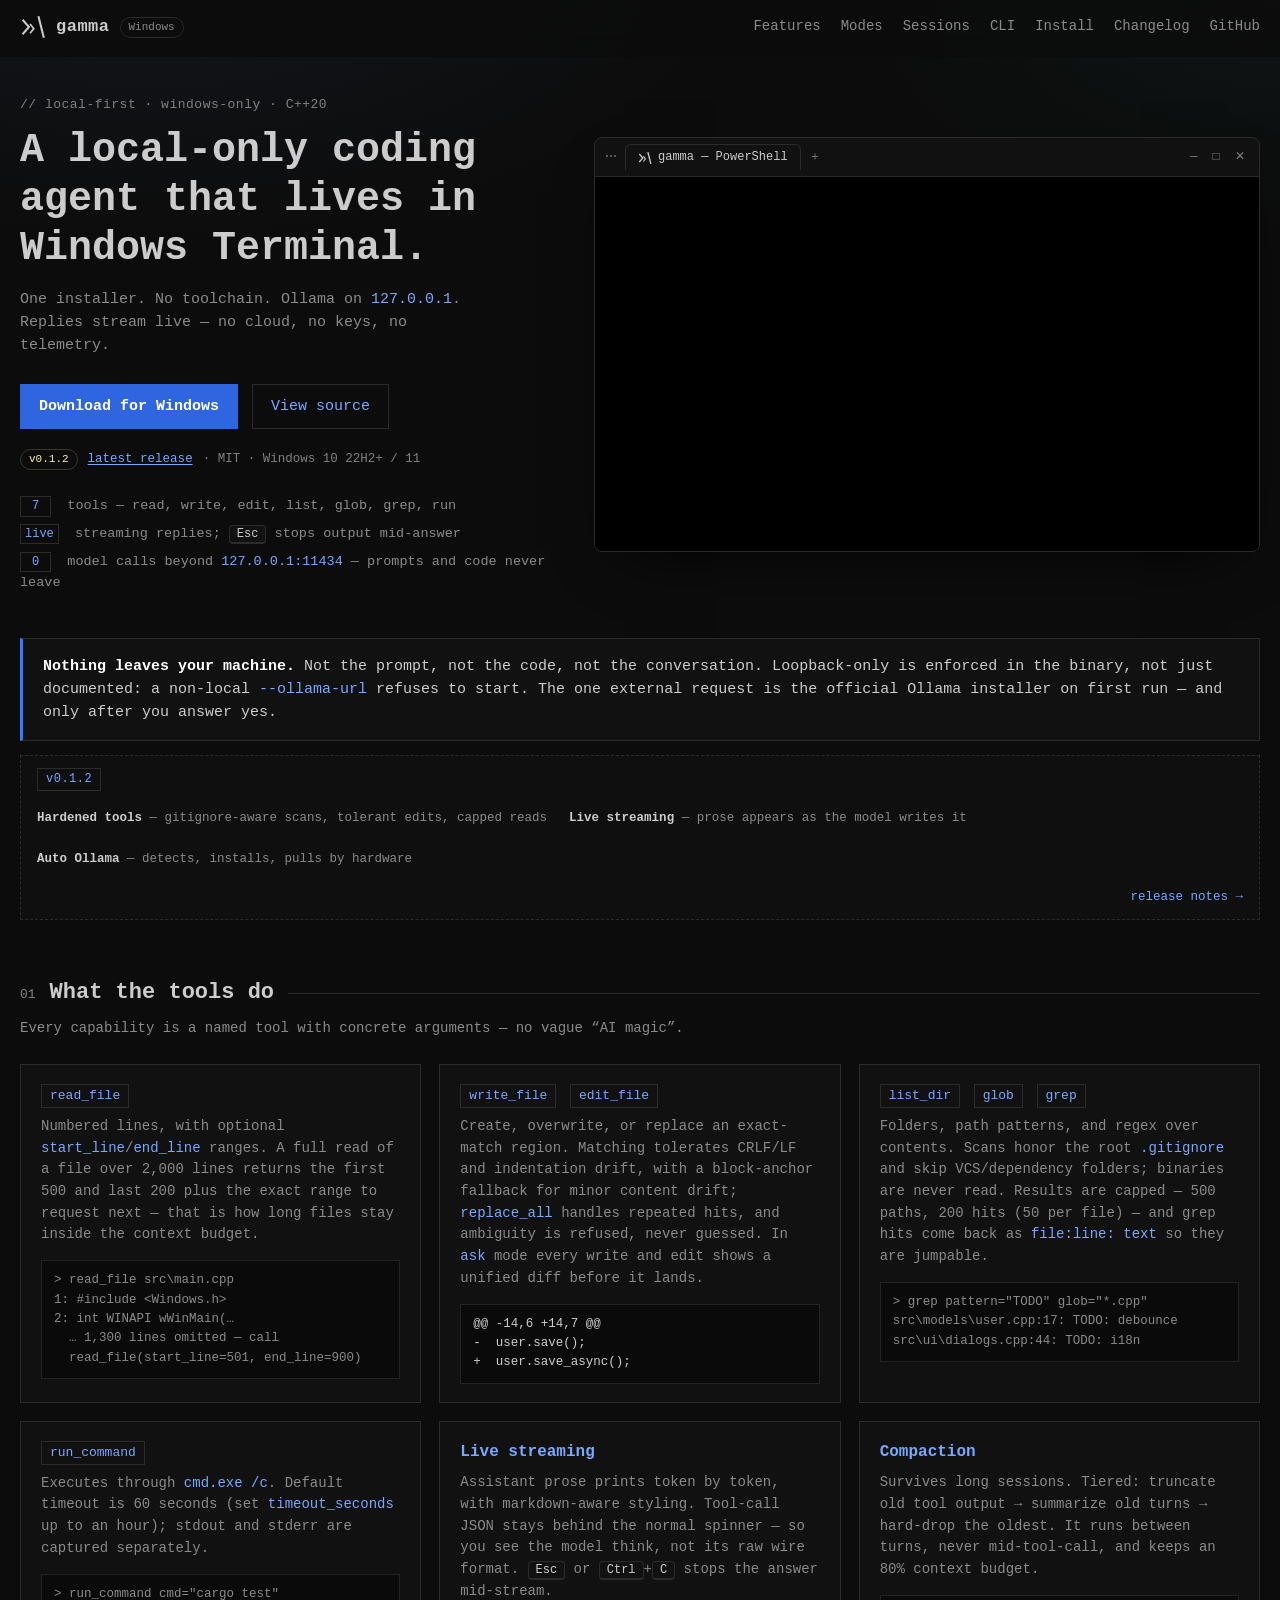
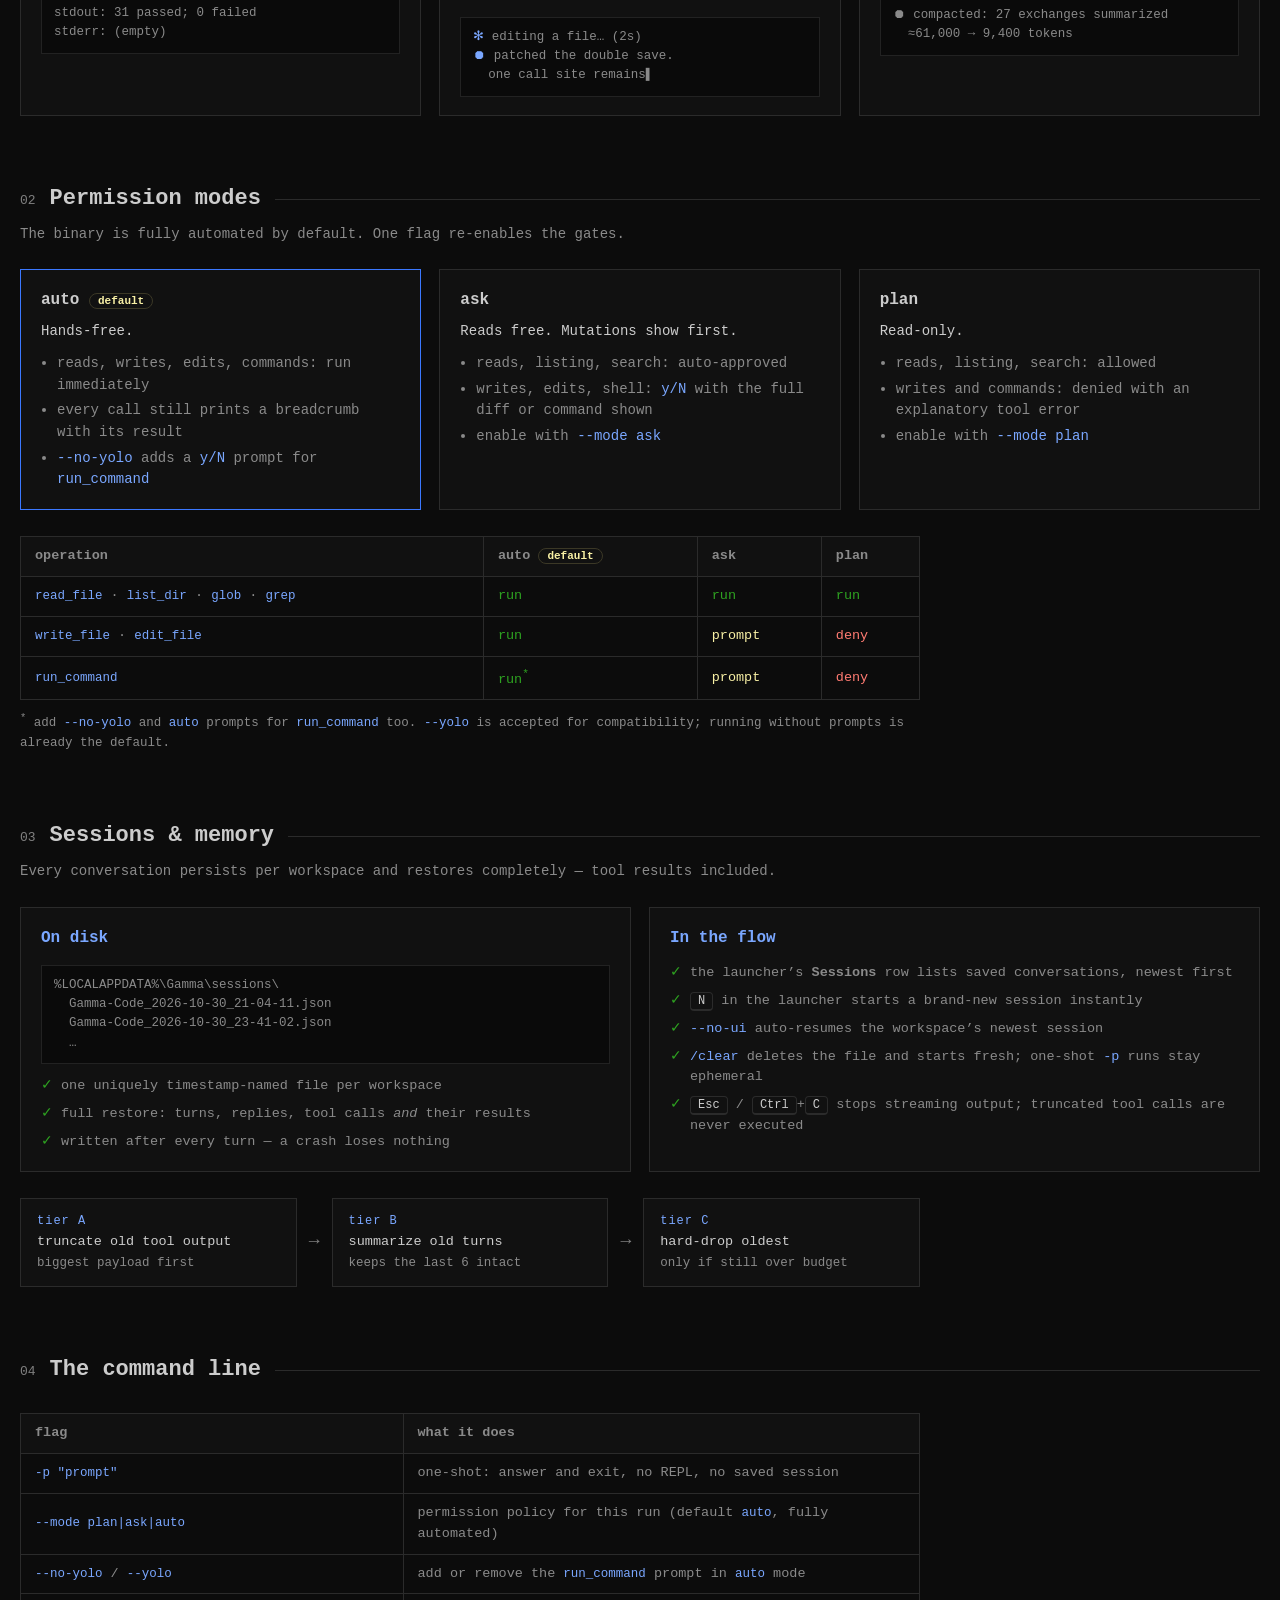
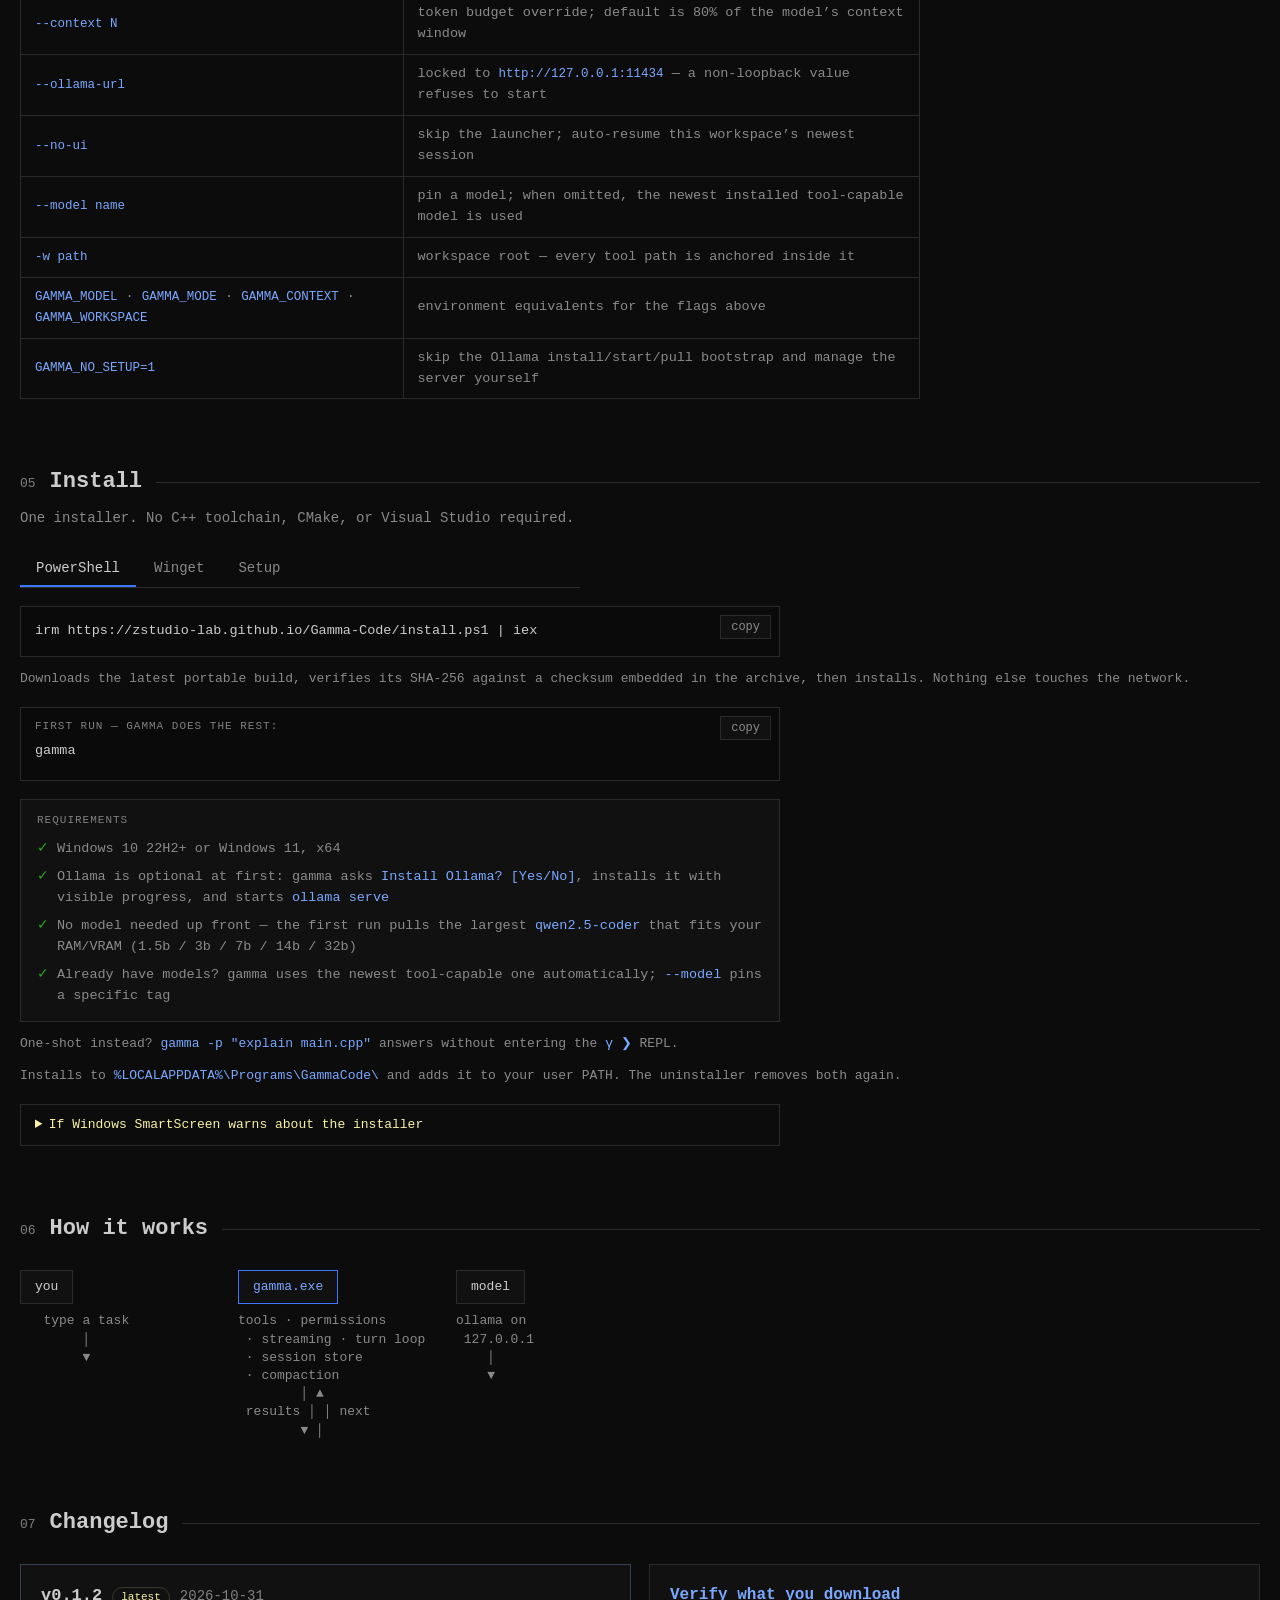
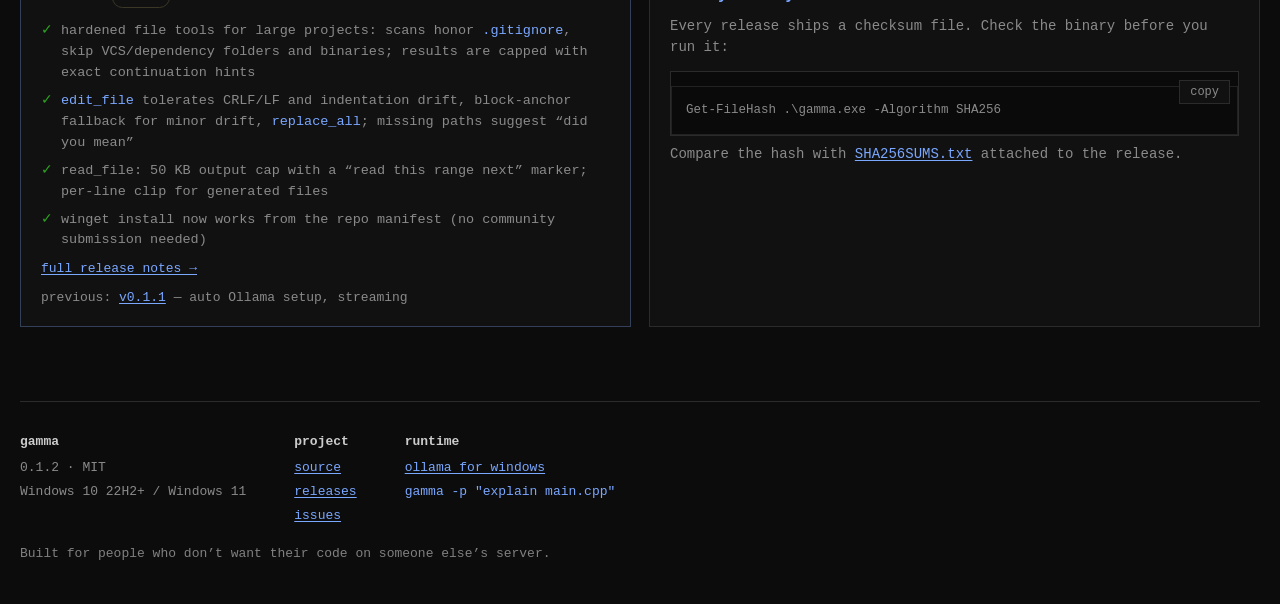
==== commit e68c0fa7: "Harden file tools for large projects; working winget-from-repo install; v0.1.2 - tools: gitignore-aw" ====
--- a/docs/index.html
+++ b/docs/index.html
@@ -56,8 +56,8 @@
         <a class="btn primary" href="#install">Download for Windows</a>
         <a class="btn ghost" href="https://github.com/zstudio-lab/Gamma-Code" rel="noopener">View source</a>
       </div>
-      <p class="release-line"><span class="pill pill-amber">v0.1.1</span>
-        <a href="https://github.com/zstudio-lab/Gamma-Code/releases/tag/v0.1.1" rel="noopener">latest release</a>
+      <p class="release-line"><span class="pill pill-amber">v0.1.2</span>
+        <a href="https://github.com/zstudio-lab/Gamma-Code/releases/tag/v0.1.2" rel="noopener">latest release</a>
         <span class="dim">· MIT · Windows 10 22H2+ / 11</span></p>
       <ul class="hero-facts" aria-label="Key facts">
         <li><span class="fact-n">7</span> tools — read, write, edit, list, glob, grep, run</li>
@@ -90,14 +90,14 @@
   </section>
 
   <!-- ─────────────────────── release highlights ─────────────────────── -->
-  <div class="release-strip" aria-label="Highlights in v0.1.1">
-    <span class="release-tag">v0.1.1</span>
+  <div class="release-strip" aria-label="Highlights in v0.1.2">
+    <span class="release-tag">v0.1.2</span>
     <ul>
+      <li><b>Hardened tools</b> — gitignore-aware scans, tolerant edits, capped reads</li>
       <li><b>Live streaming</b> — prose appears as the model writes it</li>
       <li><b>Auto Ollama</b> — detects, installs, pulls by hardware</li>
-      <li><b>Full restore</b> — sessions keep tool calls and results</li>
     </ul>
-    <a class="release-link" href="https://github.com/zstudio-lab/Gamma-Code/releases/tag/v0.1.1" rel="noopener">release notes →</a>
+    <a class="release-link" href="https://github.com/zstudio-lab/Gamma-Code/releases/tag/v0.1.2" rel="noopener">release notes →</a>
   </div>
 
   <!-- ─────────────────────────── features ─────────────────────────── -->
@@ -117,7 +117,7 @@
       </article>
       <article class="card">
         <h3 class="card-title"><code class="toolname">write_file</code> <code class="toolname">edit_file</code></h3>
-        <p>Create, overwrite, or replace an exact-match region. Ambiguous or missing matches are refused, never guessed.
+        <p>Create, overwrite, or replace an exact-match region. Matching tolerates CRLF/LF and indentation drift, with a block-anchor fallback for minor content drift; <code>replace_all</code> handles repeated hits, and ambiguity is refused, never guessed.
           In <code>ask</code> mode every write and edit shows a unified diff before it lands.</p>
 <pre><code class="diff">@@ -14,6 +14,7 @@
 -  user.save();
@@ -125,7 +125,7 @@
       </article>
       <article class="card">
         <h3 class="card-title"><code class="toolname">list_dir</code> <code class="toolname">glob</code> <code class="toolname">grep</code></h3>
-        <p>Folders, path patterns, and regex over contents. Results are capped — 500 paths, 200 hits — and grep hits come back as <code>file:line: text</code> so they are jumpable.</p>
+        <p>Folders, path patterns, and regex over contents. Scans honor the root <code>.gitignore</code> and skip VCS/dependency folders; binaries are never read. Results are capped — 500 paths, 200 hits (50 per file) — and grep hits come back as <code>file:line: text</code> so they are jumpable.</p>
 <pre><code>&gt; grep pattern="TODO" glob="*.cpp"
 src\models\user.cpp:17: TODO: debounce
 src\ui\dialogs.cpp:44: TODO: i18n</code></pre>
@@ -283,10 +283,14 @@
 
     <div role="tabpanel" id="panel-winget" aria-labelledby="tab-winget" hidden>
       <div class="cmdblock">
-        <pre><code id="cmd-winget">winget install GammaCode.Gamma</code></pre>
-        <button class="copybtn" data-copy="winget install GammaCode.Gamma"><span>copy</span><span role="status" class="copied-note"></span></button>
+        <pre><code id="cmd-winget">$v = "0.1.2"
+irm "https://raw.githubusercontent.com/ZStudio-lab/Gamma-Code/main/installer/winget/manifest/G/GammaCode/GammaCode.Gamma/$v/GammaCode.Gamma.yaml" -OutFile "$env:TEMP\GammaCode.Gamma.yaml"
+winget install --manifest "$env:TEMP\GammaCode.Gamma.yaml" --accept-package-agreements --accept-source-agreements</code></pre>
+        <button class="copybtn" data-copy='$v = "0.1.2"
+irm "https://raw.githubusercontent.com/ZStudio-lab/Gamma-Code/main/installer/winget/manifest/G/GammaCode/GammaCode.Gamma/$v/GammaCode.Gamma.yaml" -OutFile "$env:TEMP\GammaCode.Gamma.yaml"
+winget install --manifest "$env:TEMP\GammaCode.Gamma.yaml" --accept-package-agreements --accept-source-agreements'><span>copy</span><span role="status" class="copied-note"></span></button>
       </div>
-      <p class="note">Manifest lives in the repo at <code>installer/winget/manifest/G/GammaCode/GammaCode.Gamma/0.1.1/</code> and validates with <code>winget validate</code>.</p>
+      <p class="note">Downloads the signed-off manifest from this repo, then winget fetches the installer from GitHub Releases and verifies its SHA-256 before running it. Bump <code>$v</code> to upgrade. No community winget submission needed.</p>
     </div>
 
     <div role="tabpanel" id="panel-msi" aria-labelledby="tab-msi" hidden>
@@ -350,21 +354,18 @@
     <div class="grid two">
       <article class="card release-card">
         <div class="release-head">
-          <h3>v0.1.1</h3>
+          <h3>v0.1.2</h3>
           <span class="pill pill-amber">latest</span>
           <span class="dim">2026-10-31</span>
         </div>
         <ul class="ticks">
-          <li>automatic Ollama setup: detect → offer install with live progress → hardware-matched model pull → start <code>ollama serve</code> → pick the newest installed model</li>
-          <li>live streaming replies — prose appears as it is written, tool calls stay behind the spinner</li>
-          <li>Gamma Aurora terminal theme: framed banner, markdown-aware replies, styled tool lines</li>
-          <li>7 tools, exact-match edits, and an agent prompt that acts instead of describing</li>
-          <li>system prompt stays hidden until you open it from the launcher</li>
-          <li>three permission modes, tiered compaction, per-workspace session restore</li>
-          <li>Inno Setup installer, portable zip, PowerShell installer and winget manifest</li>
-        </ul>
-        <p class="card-link"><a href="https://github.com/zstudio-lab/Gamma-Code/releases/tag/v0.1.1" rel="noopener">full release notes →</a></p>
-        <p class="card-link dim">previous: <a href="https://github.com/zstudio-lab/Gamma-Code/releases/tag/v0.1.0" rel="noopener">v0.1.0</a> — first public release</p>
+          <li>hardened file tools for large projects: scans honor <code>.gitignore</code>, skip VCS/dependency folders and binaries; results are capped with exact continuation hints</li>
+          <li><code>edit_file</code> tolerates CRLF/LF and indentation drift, block-anchor fallback for minor drift, <code>replace_all</code>; missing paths suggest “did you mean”</li>
+          <li>read_file: 50 KB output cap with a “read this range next” marker; per-line clip for generated files</li>
+          <li>winget install now works from the repo manifest (no community submission needed)</li>
+        </ul>
+        <p class="card-link"><a href="https://github.com/zstudio-lab/Gamma-Code/releases/tag/v0.1.2" rel="noopener">full release notes →</a></p>
+        <p class="card-link dim">previous: <a href="https://github.com/zstudio-lab/Gamma-Code/releases/tag/v0.1.1" rel="noopener">v0.1.1</a> — auto Ollama setup, streaming</p>
       </article>
       <article class="card">
         <h3 class="card-title">Verify what you download</h3>
@@ -384,7 +385,7 @@
   <div class="foot-grid">
     <div class="foot-col">
       <p class="foot-h">gamma</p>
-      <p>0.1.1 · MIT</p>
+      <p>0.1.2 · MIT</p>
       <p>Windows 10 22H2+ / Windows 11</p>
     </div>
     <div class="foot-col">
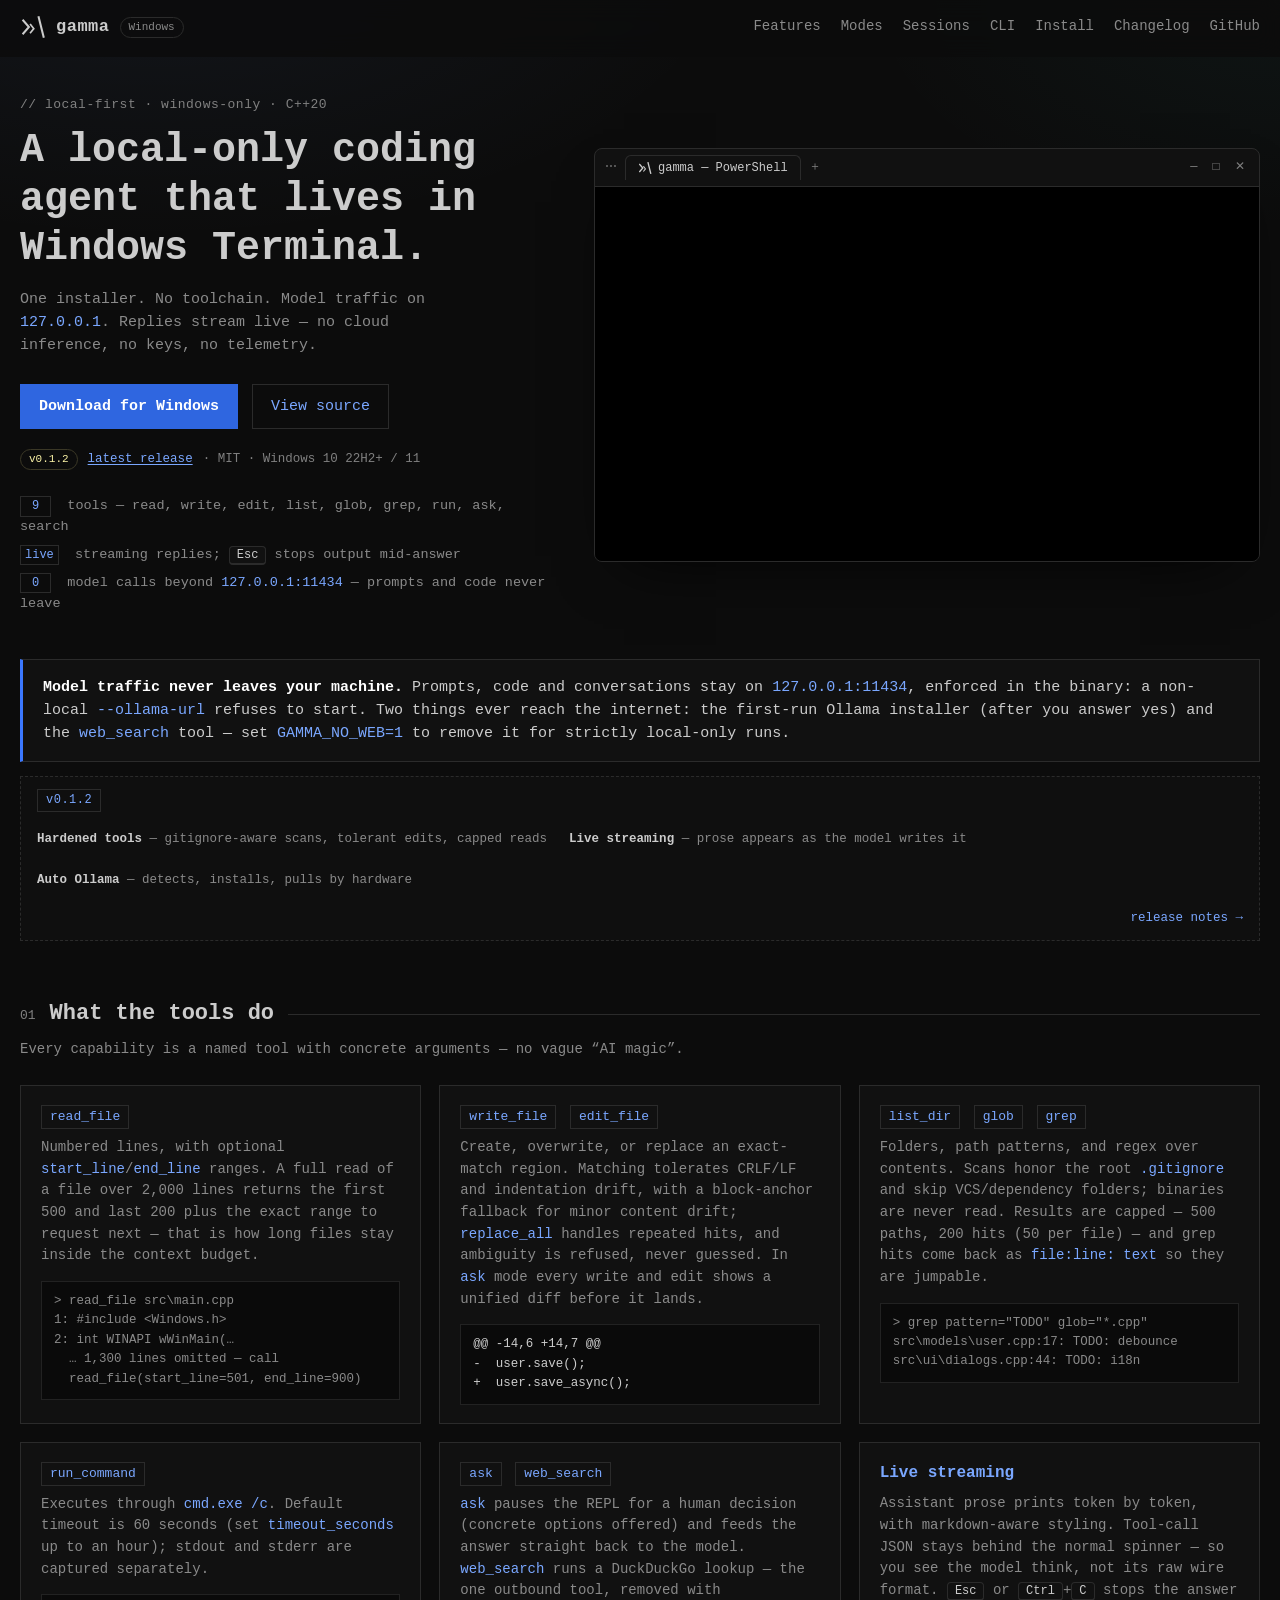
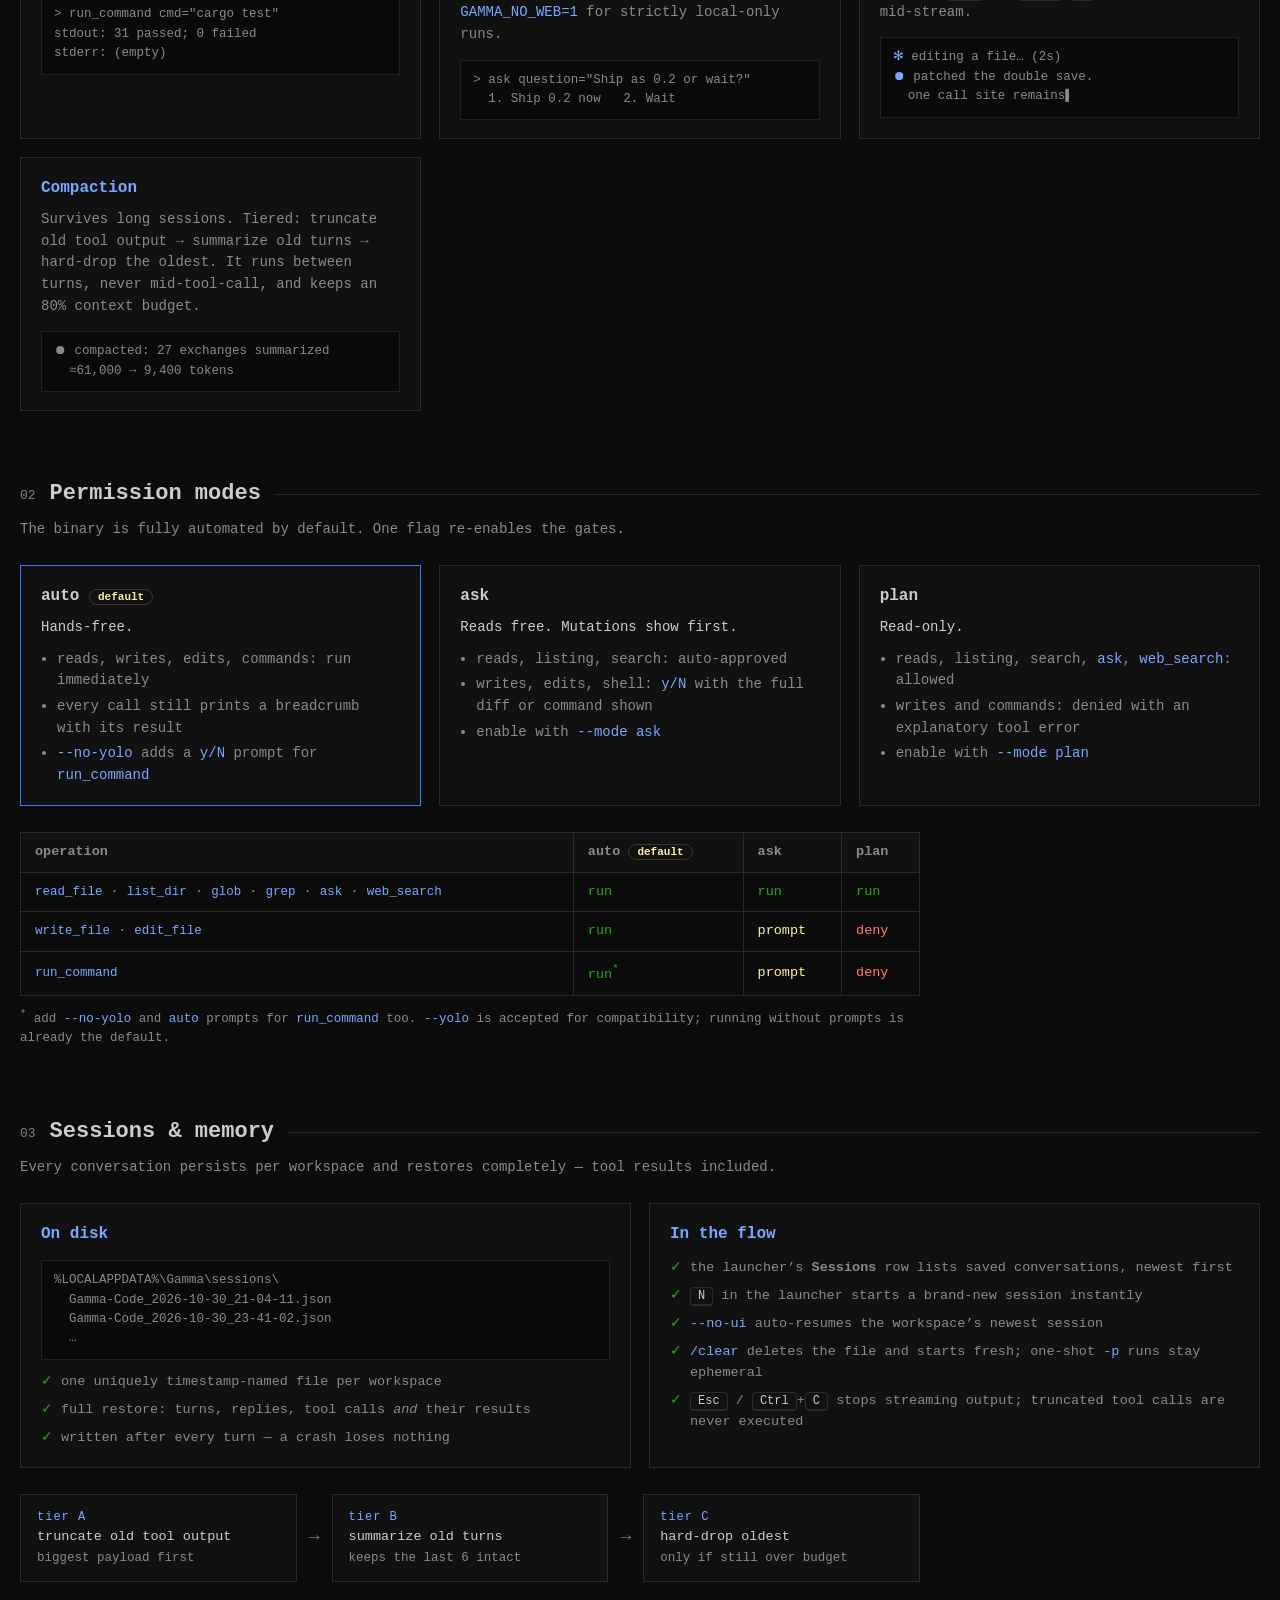
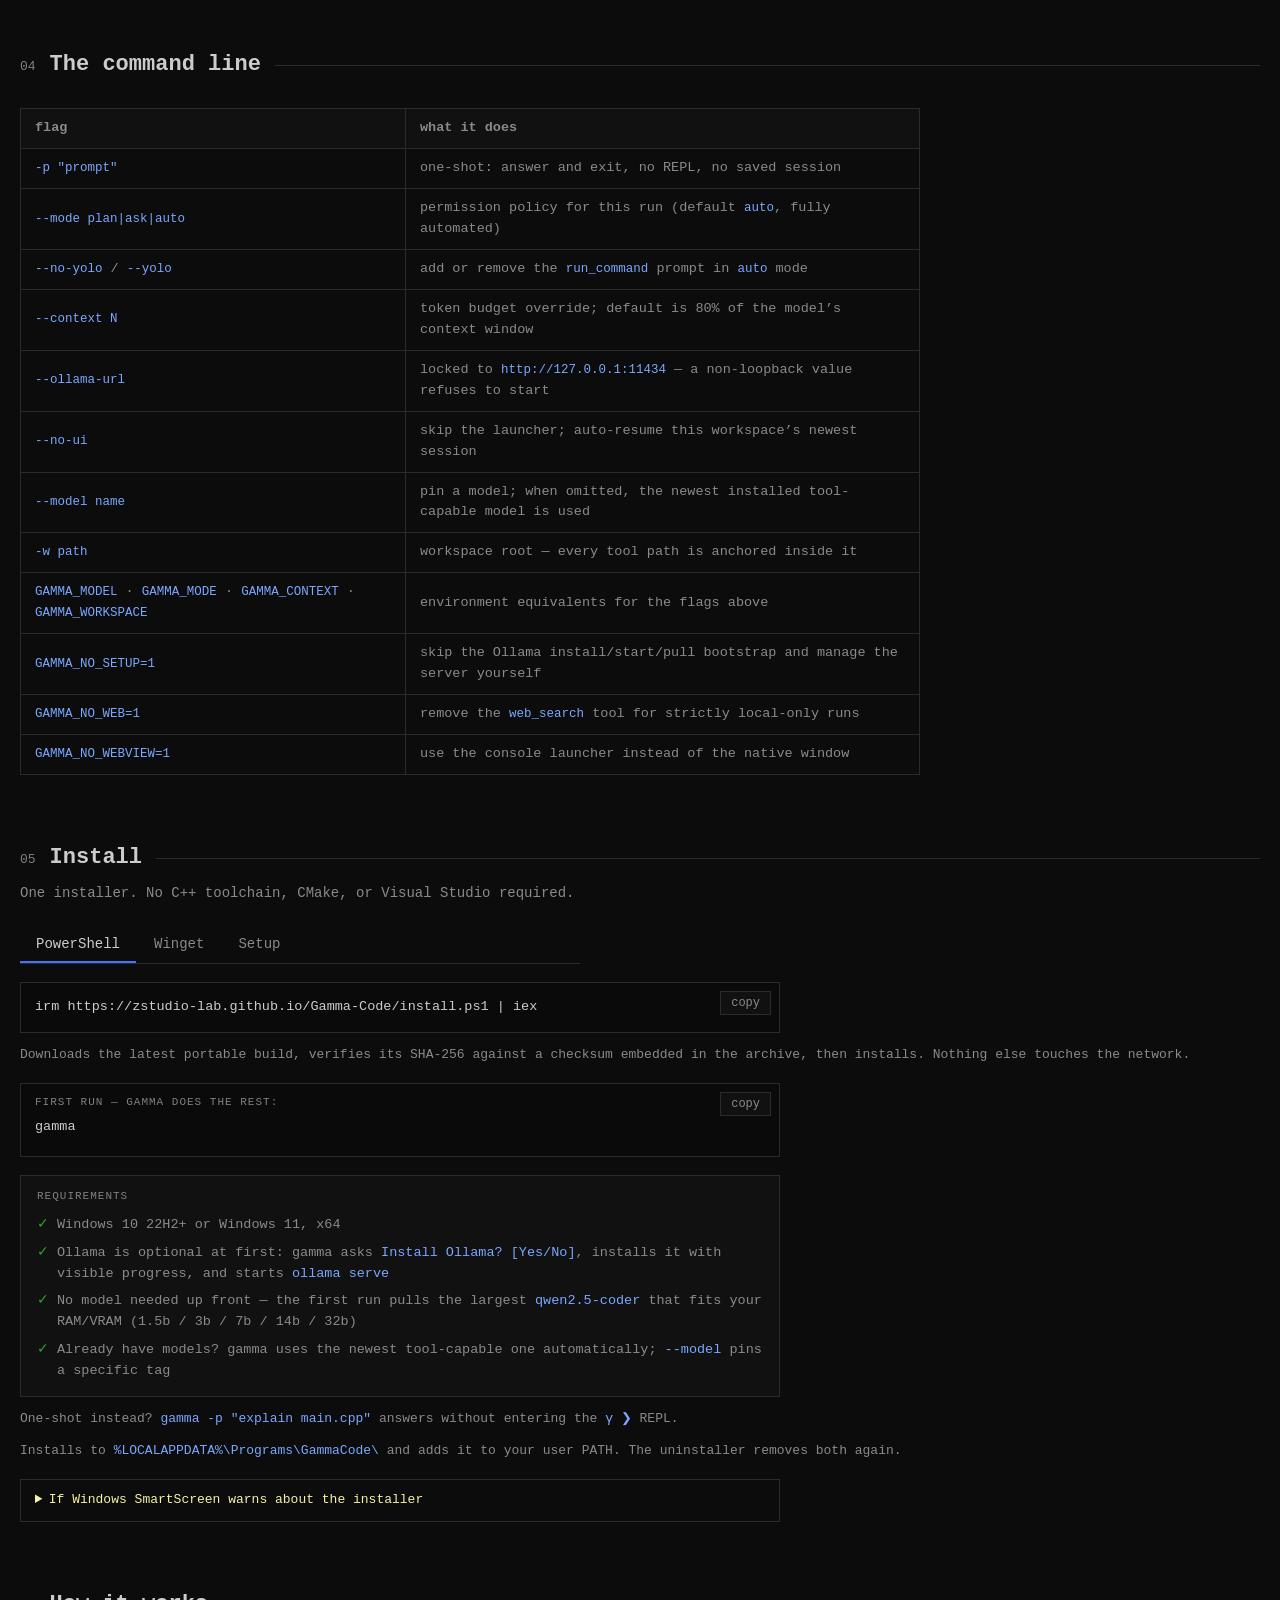
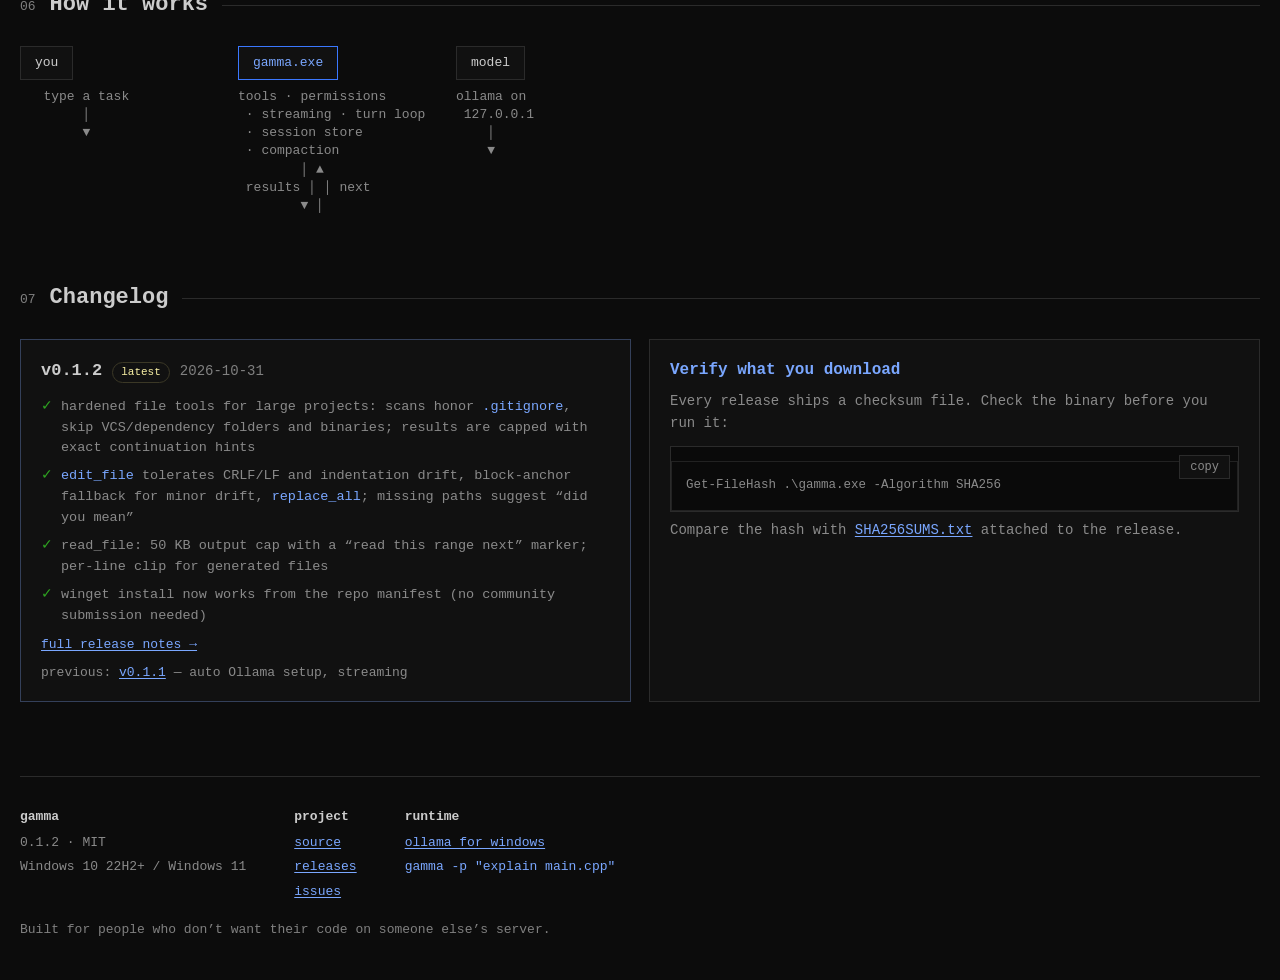
==== commit a41e927f: "WebView2 native launcher, ask + web_search tools, honest local-first copy - ui: optional native laun" ====
--- a/docs/index.html
+++ b/docs/index.html
@@ -4,17 +4,17 @@
 <meta charset="utf-8">
 <meta name="viewport" content="width=device-width, initial-scale=1">
 <title>Gamma Code — local-only terminal coding agent for Windows</title>
-<meta name="description" content="Gamma Code is a local-only, terminal-native AI coding agent for Windows. One installer, no toolchain. Streams replies live, talks only to Ollama on 127.0.0.1 — no cloud, no API keys, no telemetry.">
+<meta name="description" content="Gamma Code is a local-first, terminal-native AI coding agent for Windows. One installer, no toolchain. Streams replies live, model traffic on 127.0.0.1 only — no cloud inference, no API keys, no telemetry.">
 <meta name="color-scheme" content="dark">
 <meta name="theme-color" content="#0c0c0c">
 <link rel="canonical" href="https://zstudio-lab.github.io/Gamma-Code/">
 <meta property="og:title" content="Gamma Code — local-only terminal coding agent for Windows">
-<meta property="og:description" content="No cloud, no keys, no telemetry. Streams replies live, edits with diff review, and talks only to Ollama on 127.0.0.1. One install, no C++ toolchain.">
+<meta property="og:description" content="Model traffic stays on 127.0.0.1 — no cloud inference, no API keys, no telemetry. Streams replies live, edits with diff review. One install, no C++ toolchain.">
 <meta property="og:url" content="https://zstudio-lab.github.io/Gamma-Code/">
 <meta property="og:type" content="website">
 <meta name="twitter:card" content="summary">
 <meta name="twitter:title" content="Gamma Code — local-only terminal coding agent for Windows">
-<meta name="twitter:description" content="Local-only, streams replies live, Ollama on 127.0.0.1. No cloud, no keys, no telemetry.">
+<meta name="twitter:description" content="Model traffic on 127.0.0.1 only, streams replies live. No cloud inference, no API keys, no telemetry.">
 <link rel="icon" href="favicon.svg" type="image/svg+xml">
 <link rel="stylesheet" href="css/style.css">
 <script src="js/main.js" defer></script>
@@ -50,8 +50,8 @@
     <div class="hero-copy">
       <p class="kicker">// local-first · windows-only · C++20</p>
       <h1>A local-only coding agent that lives in Windows&nbsp;Terminal.</h1>
-      <p class="subline">One installer. No toolchain. Ollama on <code>127.0.0.1</code>.
-        Replies stream live — no cloud, no keys, no telemetry.</p>
+      <p class="subline">One installer. No toolchain. Model traffic on <code>127.0.0.1</code>.
+        Replies stream live — no cloud inference, no keys, no telemetry.</p>
       <div class="cta-row">
         <a class="btn primary" href="#install">Download for Windows</a>
         <a class="btn ghost" href="https://github.com/zstudio-lab/Gamma-Code" rel="noopener">View source</a>
@@ -60,7 +60,7 @@
         <a href="https://github.com/zstudio-lab/Gamma-Code/releases/tag/v0.1.2" rel="noopener">latest release</a>
         <span class="dim">· MIT · Windows 10 22H2+ / 11</span></p>
       <ul class="hero-facts" aria-label="Key facts">
-        <li><span class="fact-n">7</span> tools — read, write, edit, list, glob, grep, run</li>
+        <li><span class="fact-n">9</span> tools — read, write, edit, list, glob, grep, run, ask, search</li>
         <li><span class="fact-n">live</span> streaming replies; <kbd>Esc</kbd> stops output mid-answer</li>
         <li><span class="fact-n">0</span> model calls beyond <code>127.0.0.1:11434</code> — prompts and code never leave</li>
       </ul>
@@ -84,9 +84,10 @@
 
   <!-- ─────────────────────── local-only banner ─────────────────────── -->
   <section class="banner" aria-label="Local-only guarantee">
-    <p><strong>Nothing leaves your machine.</strong> Not the prompt, not the code, not the conversation.
-    Loopback-only is enforced in the binary, not just documented: a non-local <code>--ollama-url</code> refuses to start.
-    The one external request is the official Ollama installer on first run — and only after you answer yes.</p>
+    <p><strong>Model traffic never leaves your machine.</strong> Prompts, code and conversations
+    stay on <code>127.0.0.1:11434</code>, enforced in the binary: a non-local <code>--ollama-url</code> refuses to start.
+    Two things ever reach the internet: the first-run Ollama installer (after you answer yes) and
+    the <code>web_search</code> tool — set <code>GAMMA_NO_WEB=1</code> to remove it for strictly local-only runs.</p>
   </section>
 
   <!-- ─────────────────────── release highlights ─────────────────────── -->
@@ -136,6 +137,12 @@
 <pre><code>&gt; run_command cmd="cargo test"
 stdout: 31 passed; 0 failed
 stderr: (empty)</code></pre>
+      </article>
+      <article class="card">
+        <h3 class="card-title"><code class="toolname">ask</code> <code class="toolname">web_search</code></h3>
+        <p><code>ask</code> pauses the REPL for a human decision (concrete options offered) and feeds the answer straight back to the model. <code>web_search</code> runs a DuckDuckGo lookup — the one outbound tool, removed with <code>GAMMA_NO_WEB=1</code> for strictly local-only runs.</p>
+<pre><code>> ask question="Ship as 0.2 or wait?"
+  1. Ship 0.2 now   2. Wait</code></pre>
       </article>
       <article class="card">
         <h3 class="card-title">Live streaming</h3>
@@ -180,7 +187,7 @@
         <h3>plan</h3>
         <p class="mode-desc">Read-only.</p>
         <ul>
-          <li>reads, listing, search: allowed</li>
+          <li>reads, listing, search, <code>ask</code>, <code>web_search</code>: allowed</li>
           <li>writes and commands: denied with an explanatory tool error</li>
           <li>enable with <code>--mode plan</code></li>
         </ul>
@@ -193,7 +200,7 @@
           <tr><th scope="col">operation</th><th scope="col">auto <span class="pill pill-amber">default</span></th><th scope="col">ask</th><th scope="col">plan</th></tr>
         </thead>
         <tbody>
-          <tr><td><code>read_file</code> · <code>list_dir</code> · <code>glob</code> · <code>grep</code></td><td class="yes">run</td><td class="yes">run</td><td class="yes">run</td></tr>
+          <tr><td><code>read_file</code> · <code>list_dir</code> · <code>glob</code> · <code>grep</code> · <code>ask</code> · <code>web_search</code></td><td class="yes">run</td><td class="yes">run</td><td class="yes">run</td></tr>
           <tr><td><code>write_file</code> · <code>edit_file</code></td><td class="yes">run</td><td class="askcell">prompt</td><td class="no">deny</td></tr>
           <tr><td><code>run_command</code></td><td class="yes">run<sup>*</sup></td><td class="askcell">prompt</td><td class="no">deny</td></tr>
         </tbody>
@@ -257,6 +264,8 @@
           <tr><td><code>-w path</code></td><td>workspace root — every tool path is anchored inside it</td></tr>
           <tr><td><code>GAMMA_MODEL</code> · <code>GAMMA_MODE</code> · <code>GAMMA_CONTEXT</code> · <code>GAMMA_WORKSPACE</code></td><td>environment equivalents for the flags above</td></tr>
           <tr><td><code>GAMMA_NO_SETUP=1</code></td><td>skip the Ollama install/start/pull bootstrap and manage the server yourself</td></tr>
+          <tr><td><code>GAMMA_NO_WEB=1</code></td><td>remove the <code>web_search</code> tool for strictly local-only runs</td></tr>
+          <tr><td><code>GAMMA_NO_WEBVIEW=1</code></td><td>use the console launcher instead of the native window</td></tr>
         </tbody>
       </table>
     </div>
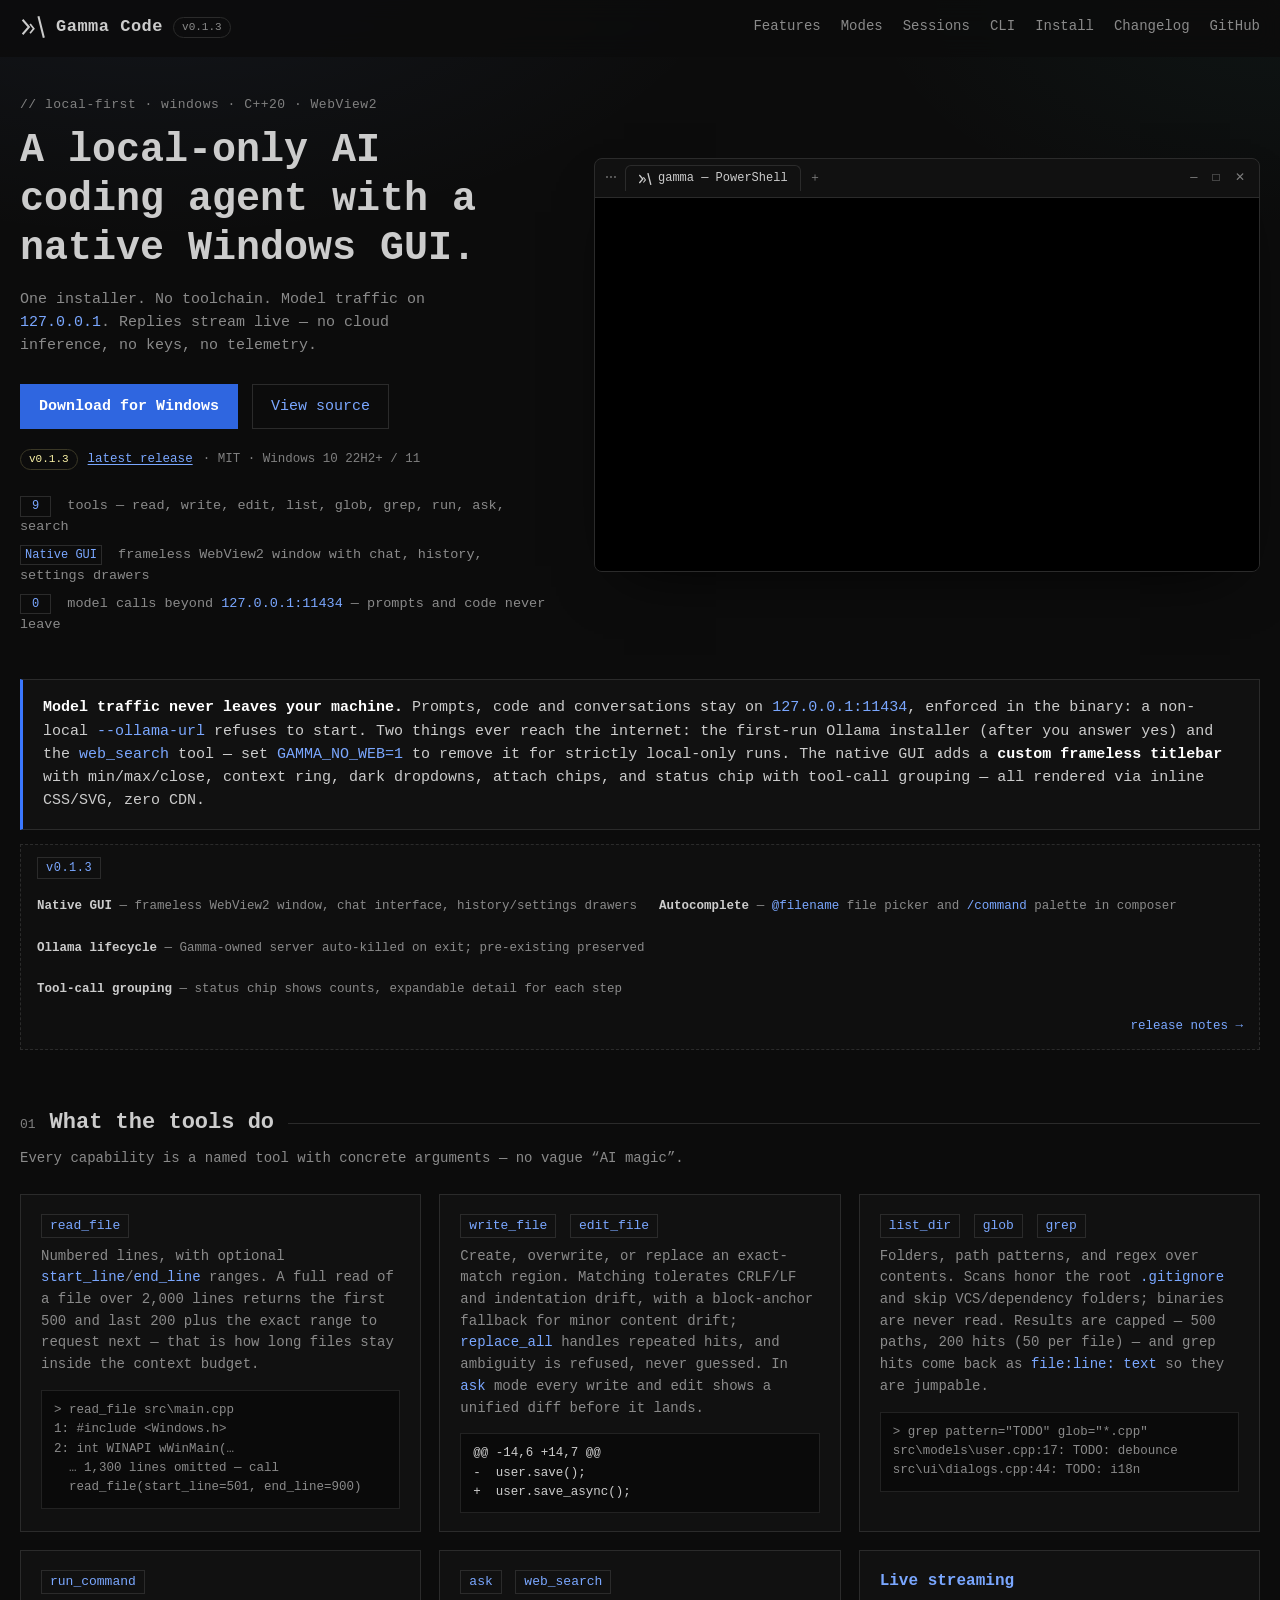
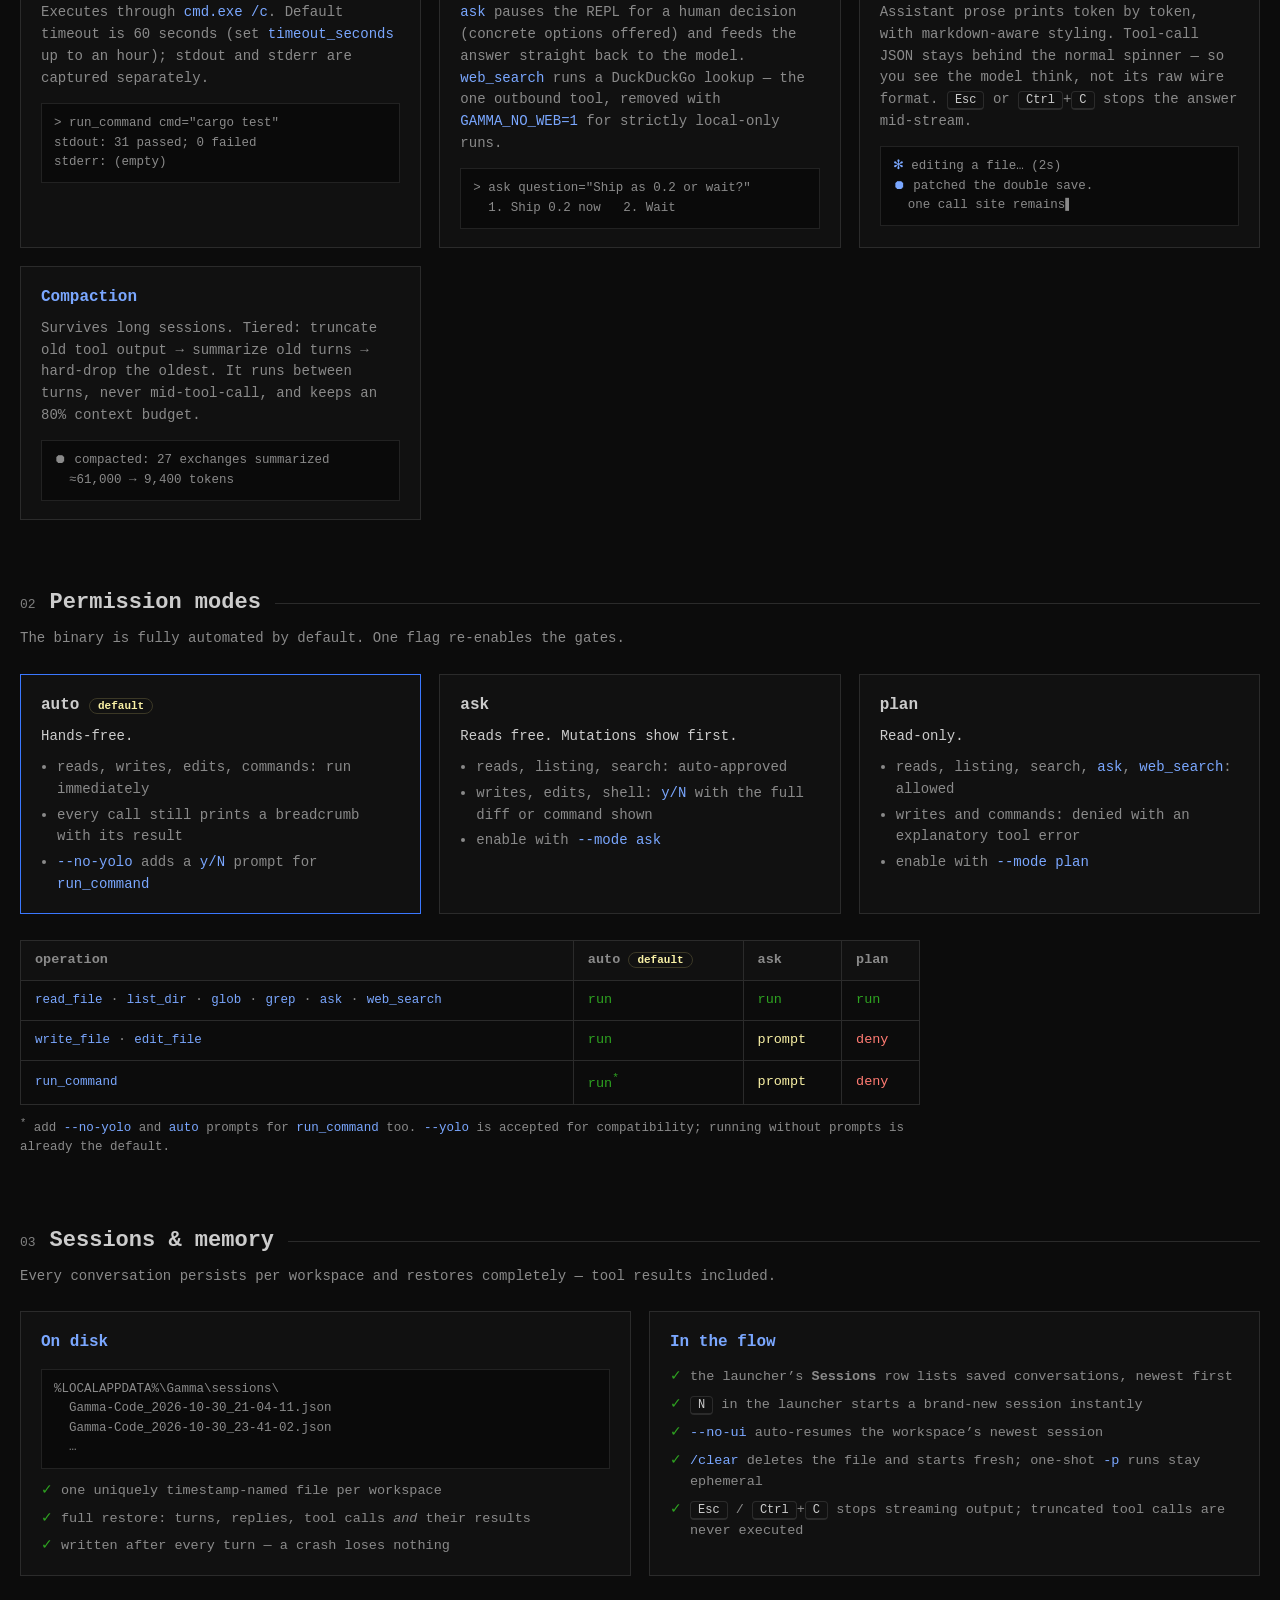
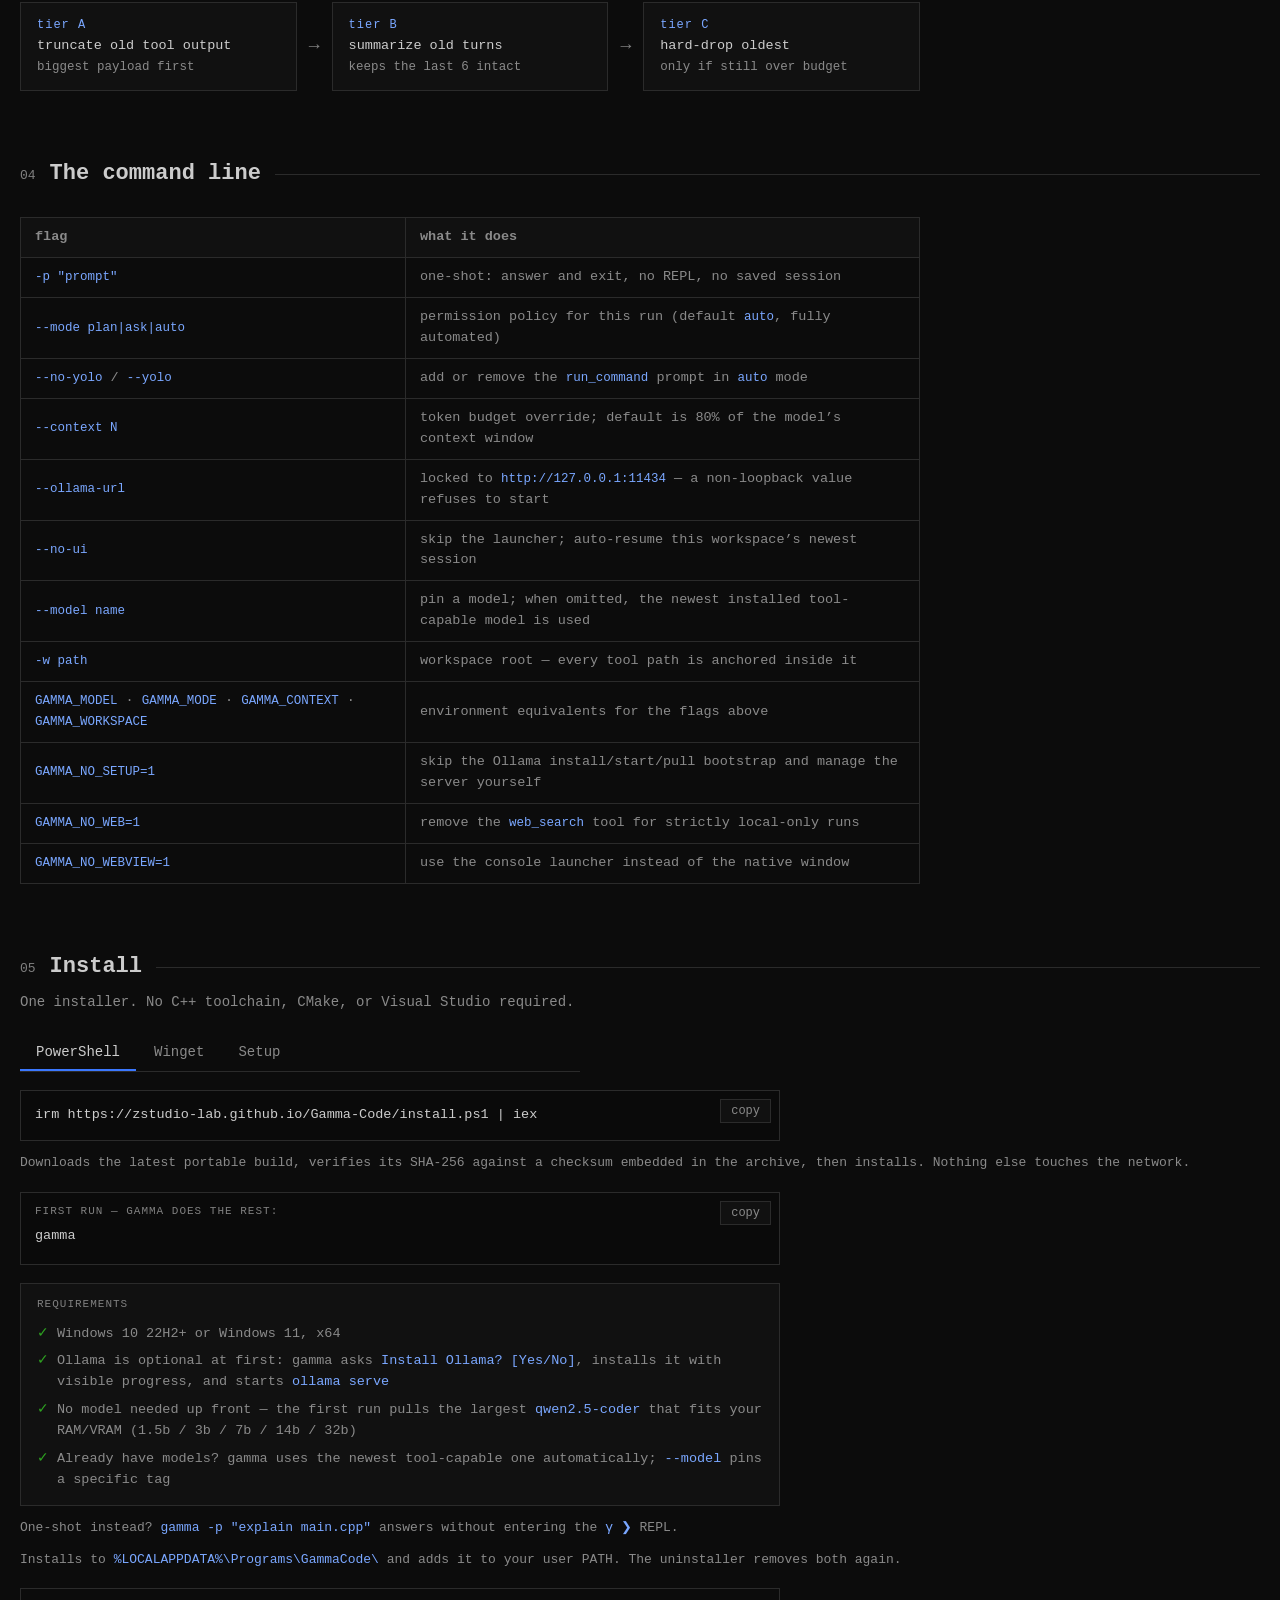
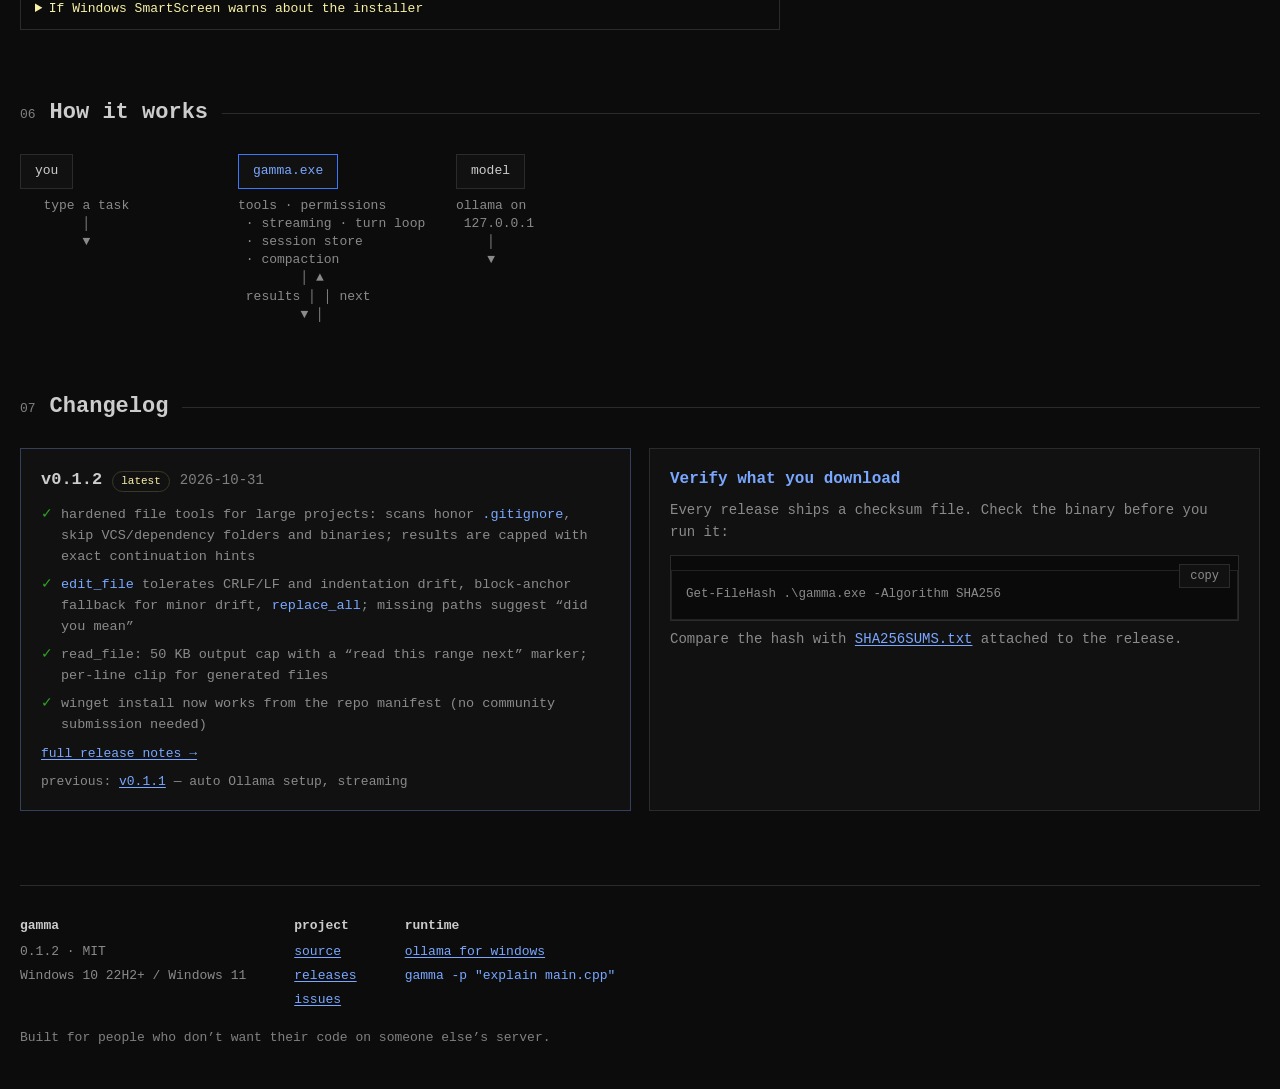
==== commit fa0fa262: "docs: update webpage for v0.1.3" ====
--- a/docs/index.html
+++ b/docs/index.html
@@ -3,18 +3,20 @@
 <head>
 <meta charset="utf-8">
 <meta name="viewport" content="width=device-width, initial-scale=1">
-<title>Gamma Code — local-only terminal coding agent for Windows</title>
-<meta name="description" content="Gamma Code is a local-first, terminal-native AI coding agent for Windows. One installer, no toolchain. Streams replies live, model traffic on 127.0.0.1 only — no cloud inference, no API keys, no telemetry.">
+<title>Gamma Code — local-only AI coding agent for Windows (GUI + CLI)</title>
+<meta name="description" content="Gamma Code is a local-first AI coding agent for Windows with a native WebView2 GUI and a terminal REPL. One installer, no toolchain. Model traffic on 127.0.0.1 only — no cloud inference, no API keys, no telemetry.">
 <meta name="color-scheme" content="dark">
-<meta name="theme-color" content="#0c0c0c">
+<meta name="theme-color" content="#131314">
 <link rel="canonical" href="https://zstudio-lab.github.io/Gamma-Code/">
-<meta property="og:title" content="Gamma Code — local-only terminal coding agent for Windows">
-<meta property="og:description" content="Model traffic stays on 127.0.0.1 — no cloud inference, no API keys, no telemetry. Streams replies live, edits with diff review. One install, no C++ toolchain.">
+<meta property="og:title" content="Gamma Code — local-only AI coding agent for Windows (GUI + CLI)">
+<meta property="og:description" content="Native frameless window, chat interface, live streaming, 9 tools. Model traffic on 127.0.0.1 only. One install, no C++ toolchain.">
 <meta property="og:url" content="https://zstudio-lab.github.io/Gamma-Code/">
 <meta property="og:type" content="website">
-<meta name="twitter:card" content="summary">
-<meta name="twitter:title" content="Gamma Code — local-only terminal coding agent for Windows">
-<meta name="twitter:description" content="Model traffic on 127.0.0.1 only, streams replies live. No cloud inference, no API keys, no telemetry.">
+<meta property="og:image" content="https://zstudio-lab.github.io/Gamma-Code/og-gamma.png">
+<meta name="twitter:card" content="summary_large_image">
+<meta name="twitter:title" content="Gamma Code — local-only AI coding agent for Windows (GUI + CLI)">
+<meta name="twitter:description" content="Native frameless window, chat interface, live streaming, 9 tools. Model traffic on 127.0.0.1 only. No cloud inference, no API keys.">
+<meta name="twitter:image" content="https://zstudio-lab.github.io/Gamma-Code/og-gamma.png">
 <link rel="icon" href="favicon.svg" type="image/svg+xml">
 <link rel="stylesheet" href="css/style.css">
 <script src="js/main.js" defer></script>
@@ -29,8 +31,8 @@
       <path d="M23 4 L29 28" fill="none" stroke="currentColor" stroke-width="2.5" stroke-linecap="square"/>
       <path d="M13 13 L17 18 L13 23" fill="none" stroke="currentColor" stroke-width="2" stroke-linecap="square"/>
     </svg>
-    <span class="wordmark">gamma</span>
-    <span class="pill">Windows</span>
+    <span class="wordmark">Gamma Code</span>
+    <span class="pill">v0.1.3</span>
   </a>
   <nav aria-label="Main">
     <a href="#features">Features</a>
@@ -48,20 +50,20 @@
   <!-- ───────────────────────────── hero ───────────────────────────── -->
   <section class="hero" aria-label="Introduction">
     <div class="hero-copy">
-      <p class="kicker">// local-first · windows-only · C++20</p>
-      <h1>A local-only coding agent that lives in Windows&nbsp;Terminal.</h1>
+      <p class="kicker">// local-first · windows · C++20 · WebView2</p>
+      <h1>A local-only AI coding agent with a native Windows GUI.</h1>
       <p class="subline">One installer. No toolchain. Model traffic on <code>127.0.0.1</code>.
         Replies stream live — no cloud inference, no keys, no telemetry.</p>
       <div class="cta-row">
         <a class="btn primary" href="#install">Download for Windows</a>
         <a class="btn ghost" href="https://github.com/zstudio-lab/Gamma-Code" rel="noopener">View source</a>
       </div>
-      <p class="release-line"><span class="pill pill-amber">v0.1.2</span>
-        <a href="https://github.com/zstudio-lab/Gamma-Code/releases/tag/v0.1.2" rel="noopener">latest release</a>
+      <p class="release-line"><span class="pill pill-amber">v0.1.3</span>
+        <a href="https://github.com/zstudio-lab/Gamma-Code/releases/tag/v0.1.3" rel="noopener">latest release</a>
         <span class="dim">· MIT · Windows 10 22H2+ / 11</span></p>
       <ul class="hero-facts" aria-label="Key facts">
         <li><span class="fact-n">9</span> tools — read, write, edit, list, glob, grep, run, ask, search</li>
-        <li><span class="fact-n">live</span> streaming replies; <kbd>Esc</kbd> stops output mid-answer</li>
+        <li><span class="fact-n">Native GUI</span> frameless WebView2 window with chat, history, settings drawers</li>
         <li><span class="fact-n">0</span> model calls beyond <code>127.0.0.1:11434</code> — prompts and code never leave</li>
       </ul>
     </div>
@@ -87,18 +89,21 @@
     <p><strong>Model traffic never leaves your machine.</strong> Prompts, code and conversations
     stay on <code>127.0.0.1:11434</code>, enforced in the binary: a non-local <code>--ollama-url</code> refuses to start.
     Two things ever reach the internet: the first-run Ollama installer (after you answer yes) and
-    the <code>web_search</code> tool — set <code>GAMMA_NO_WEB=1</code> to remove it for strictly local-only runs.</p>
+    the <code>web_search</code> tool — set <code>GAMMA_NO_WEB=1</code> to remove it for strictly local-only runs.
+    The native GUI adds a <strong>custom frameless titlebar</strong> with min/max/close, context ring, dark dropdowns,
+    attach chips, and status chip with tool-call grouping — all rendered via inline CSS/SVG, zero CDN.</p>
   </section>
 
   <!-- ─────────────────────── release highlights ─────────────────────── -->
-  <div class="release-strip" aria-label="Highlights in v0.1.2">
-    <span class="release-tag">v0.1.2</span>
+  <div class="release-strip" aria-label="Highlights in v0.1.3">
+    <span class="release-tag">v0.1.3</span>
     <ul>
-      <li><b>Hardened tools</b> — gitignore-aware scans, tolerant edits, capped reads</li>
-      <li><b>Live streaming</b> — prose appears as the model writes it</li>
-      <li><b>Auto Ollama</b> — detects, installs, pulls by hardware</li>
+      <li><b>Native GUI</b> — frameless WebView2 window, chat interface, history/settings drawers</li>
+      <li><b>Autocomplete</b> — <code>@filename</code> file picker and <code>/command</code> palette in composer</li>
+      <li><b>Ollama lifecycle</b> — Gamma-owned server auto-killed on exit; pre-existing preserved</li>
+      <li><b>Tool-call grouping</b> — status chip shows counts, expandable detail for each step</li>
     </ul>
-    <a class="release-link" href="https://github.com/zstudio-lab/Gamma-Code/releases/tag/v0.1.2" rel="noopener">release notes →</a>
+    <a class="release-link" href="https://github.com/zstudio-lab/Gamma-Code/releases/tag/v0.1.3" rel="noopener">release notes →</a>
   </div>
 
   <!-- ─────────────────────────── features ─────────────────────────── -->
@@ -292,14 +297,14 @@
 
     <div role="tabpanel" id="panel-winget" aria-labelledby="tab-winget" hidden>
       <div class="cmdblock">
-        <pre><code id="cmd-winget">$v = "0.1.2"
+        <pre><code id="cmd-winget">$v = (irm https://api.github.com/repos/ZStudio-lab/Gamma-Code/releases/latest).tag_name.TrimStart("v")
 irm "https://raw.githubusercontent.com/ZStudio-lab/Gamma-Code/main/installer/winget/manifest/G/GammaCode/GammaCode.Gamma/$v/GammaCode.Gamma.yaml" -OutFile "$env:TEMP\GammaCode.Gamma.yaml"
 winget install --manifest "$env:TEMP\GammaCode.Gamma.yaml" --accept-package-agreements --accept-source-agreements</code></pre>
-        <button class="copybtn" data-copy='$v = "0.1.2"
+        <button class="copybtn" data-copy='$v = (irm https://api.github.com/repos/ZStudio-lab/Gamma-Code/releases/latest).tag_name.TrimStart("v")
 irm "https://raw.githubusercontent.com/ZStudio-lab/Gamma-Code/main/installer/winget/manifest/G/GammaCode/GammaCode.Gamma/$v/GammaCode.Gamma.yaml" -OutFile "$env:TEMP\GammaCode.Gamma.yaml"
 winget install --manifest "$env:TEMP\GammaCode.Gamma.yaml" --accept-package-agreements --accept-source-agreements'><span>copy</span><span role="status" class="copied-note"></span></button>
       </div>
-      <p class="note">Downloads the signed-off manifest from this repo, then winget fetches the installer from GitHub Releases and verifies its SHA-256 before running it. Bump <code>$v</code> to upgrade. No community winget submission needed.</p>
+      <p class="note">Resolves the latest release, downloads its manifest from this repo, then winget fetches the installer from GitHub Releases and verifies its SHA-256 before running it. Always current — no edits, no community winget submission needed. If winget replies that local manifests are disabled, run <code>winget settings --enable LocalManifestFiles</code> once as administrator.</p>
     </div>
 
     <div role="tabpanel" id="panel-msi" aria-labelledby="tab-msi" hidden>
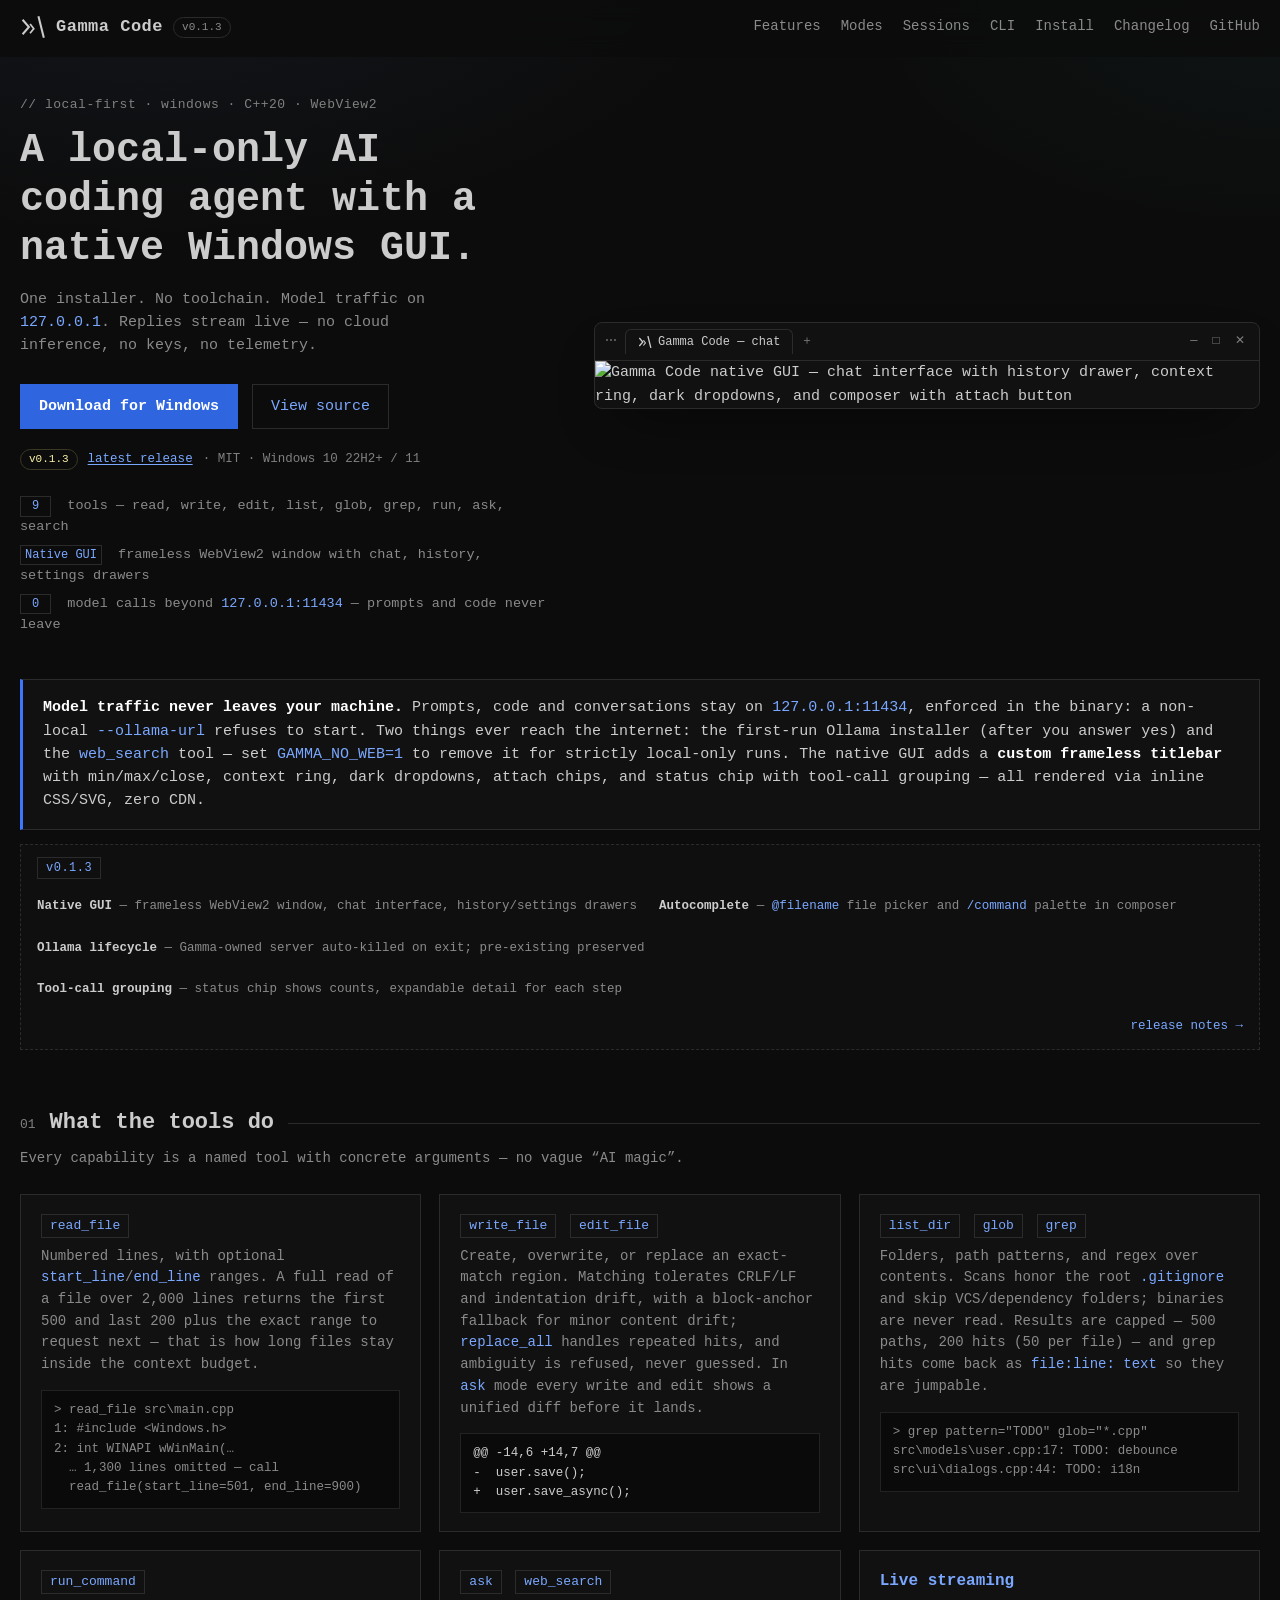
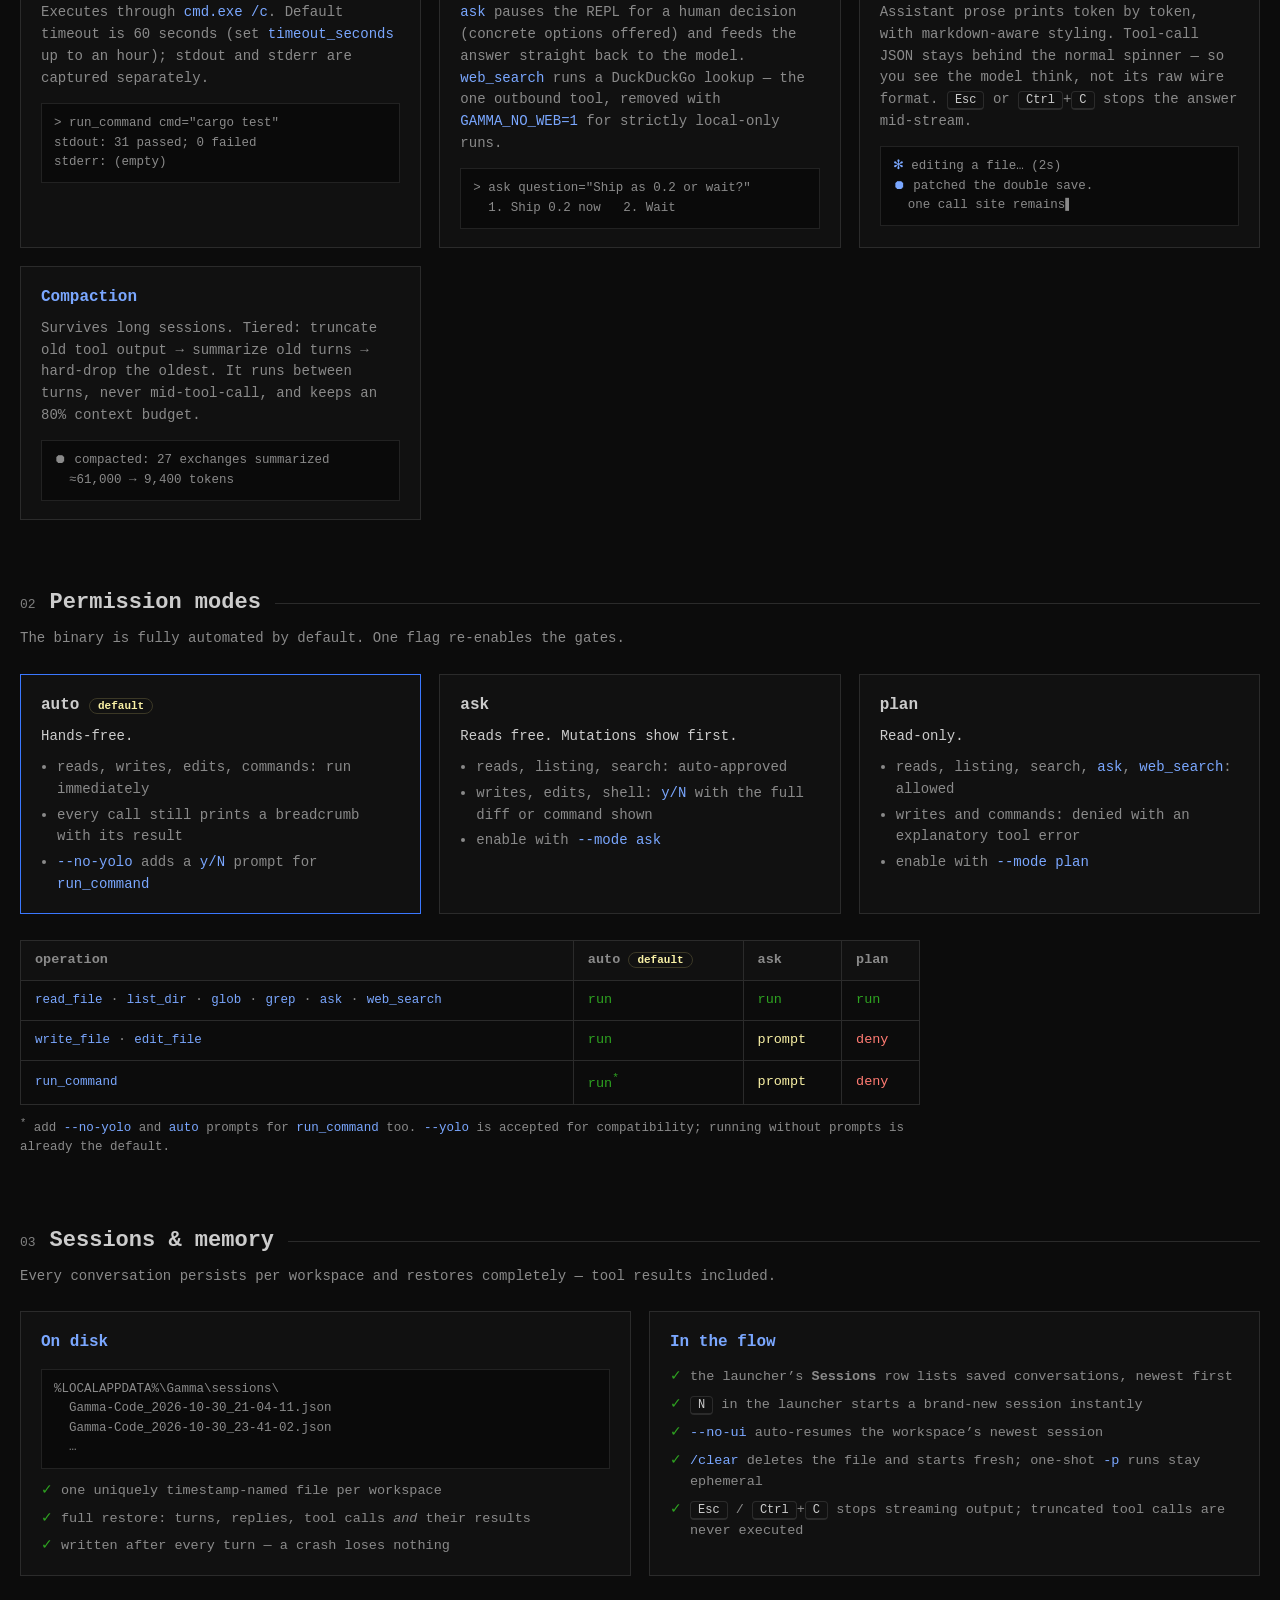
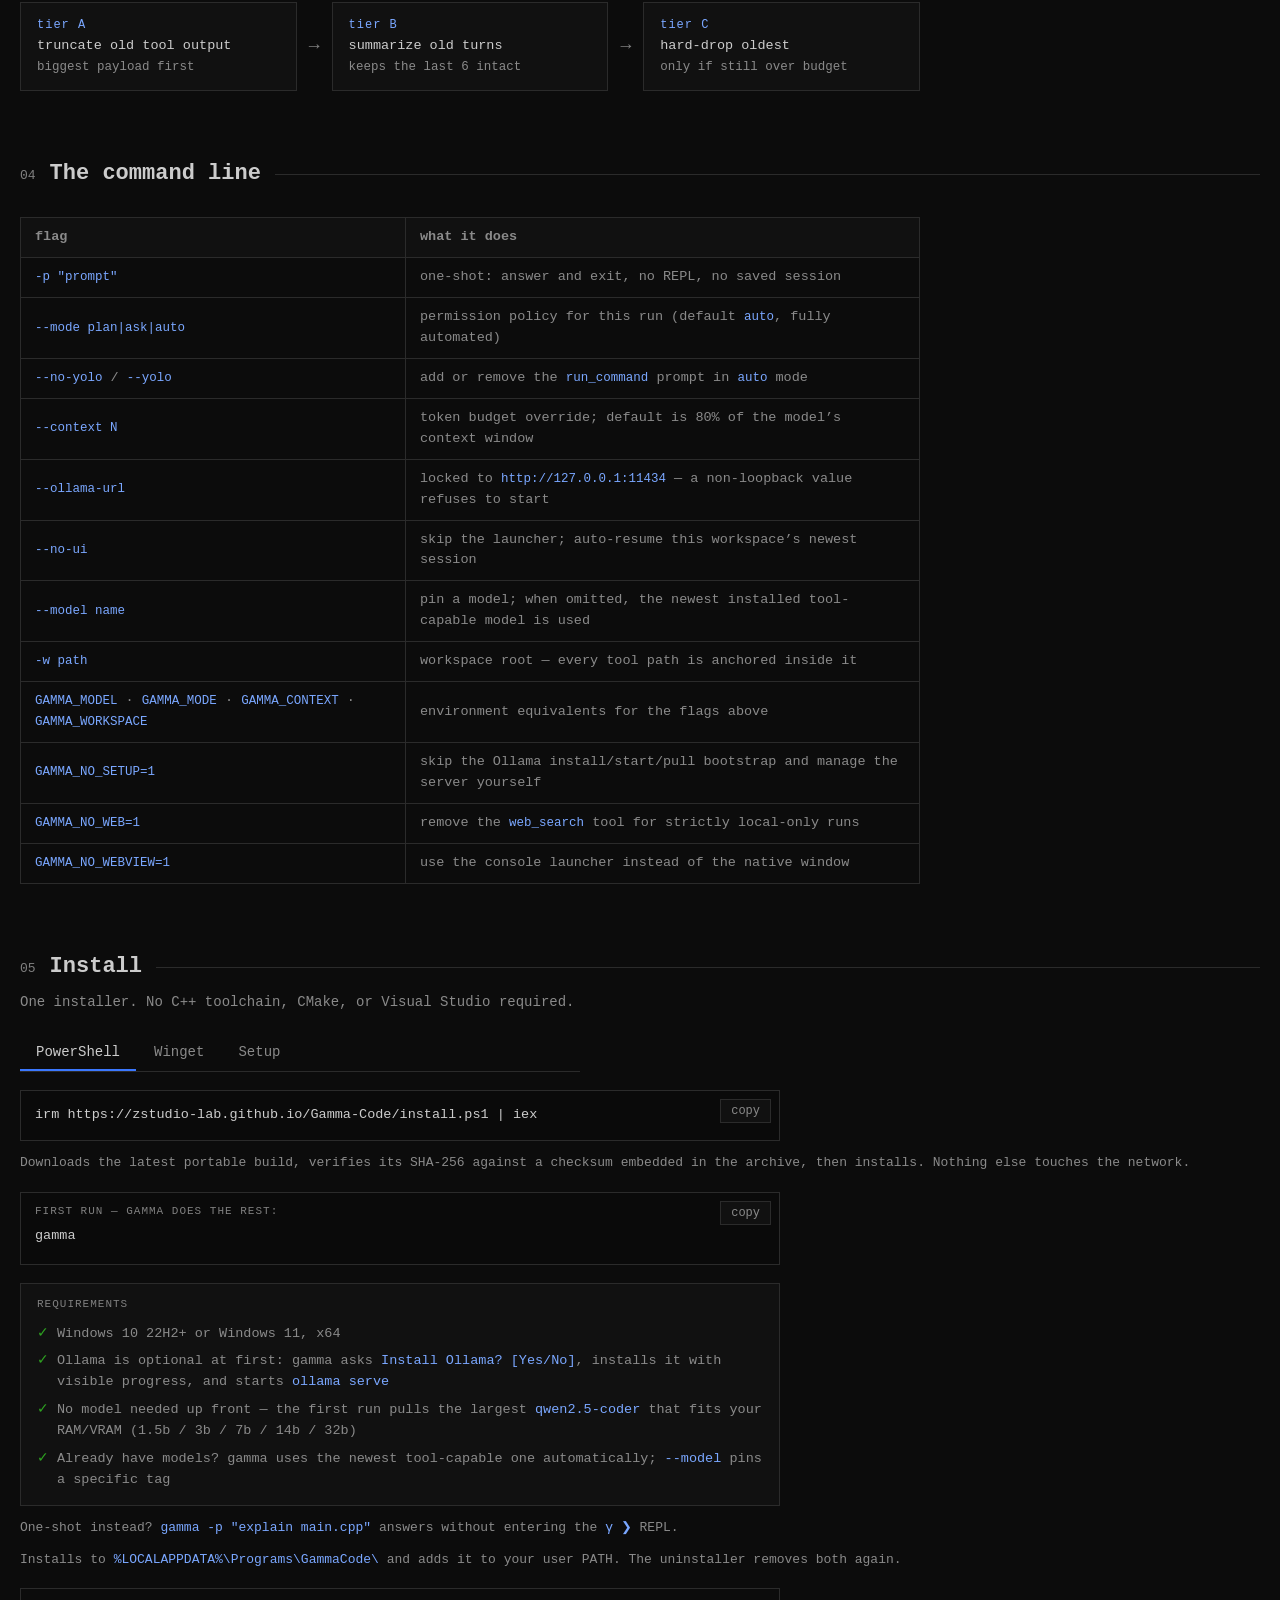
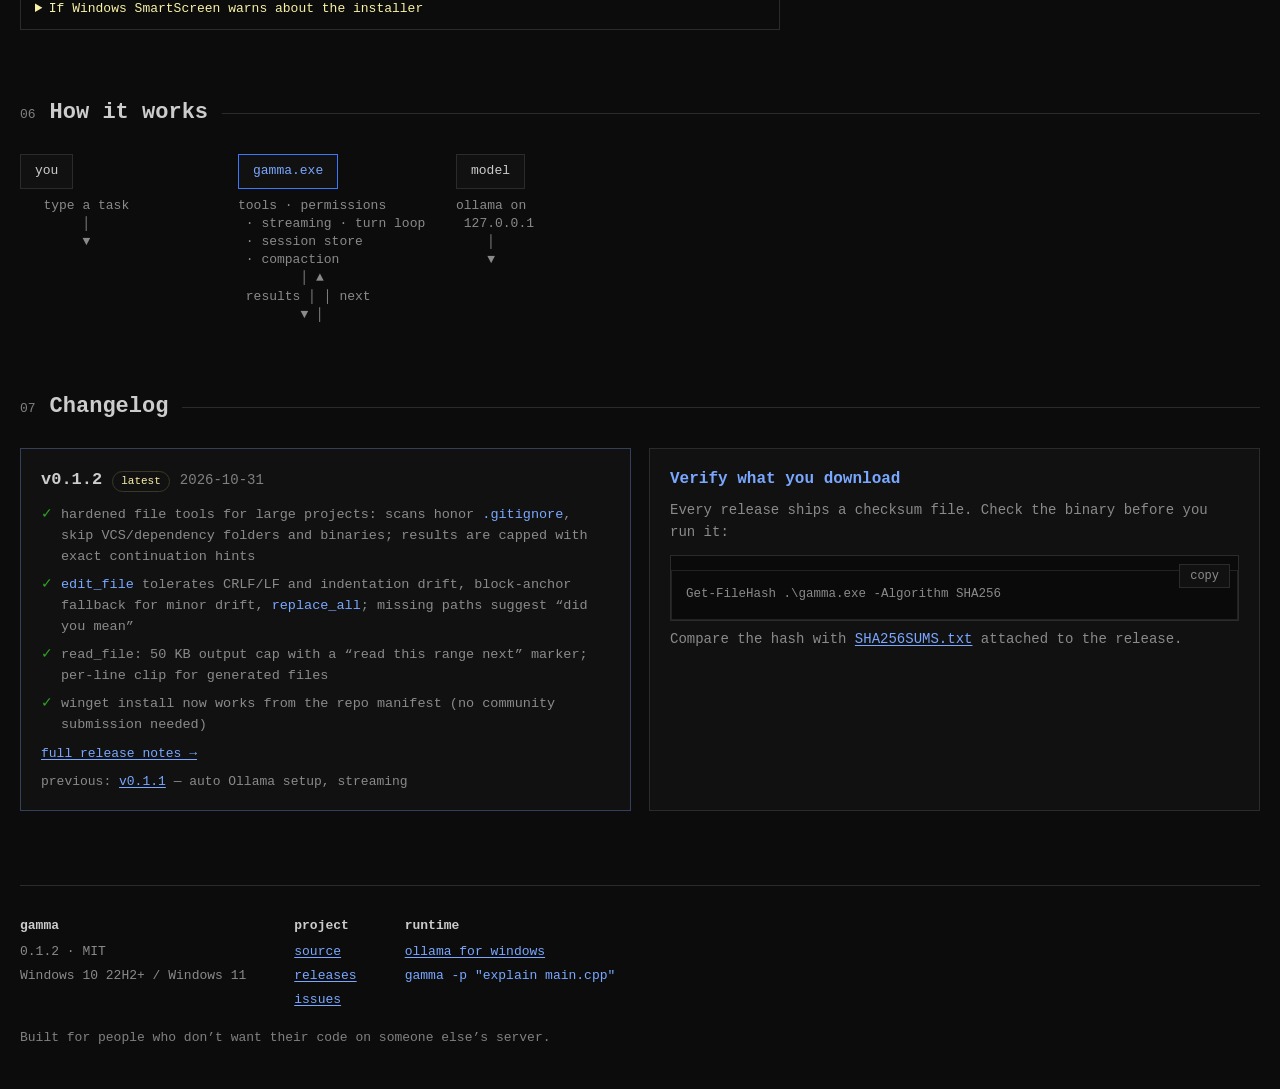
==== commit 23cb3383: "docs: replace video with app screenshot in hero" ====
--- a/docs/index.html
+++ b/docs/index.html
@@ -71,16 +71,12 @@
     <div class="term">
       <div class="term-bar" aria-hidden="true">
         <span class="term-menu">⋯</span>
-        <span class="term-tab active"><svg class="logo logo-sm" viewBox="0 0 32 32" aria-hidden="true"><path d="M4 8 L11 16 L4 24" fill="none" stroke="currentColor" stroke-width="3" stroke-linecap="square"/><path d="M23 4 L29 28" fill="none" stroke="currentColor" stroke-width="3" stroke-linecap="square"/><path d="M13 13 L17 18 L13 23" fill="none" stroke="currentColor" stroke-width="2.4" stroke-linecap="square"/></svg>gamma — PowerShell</span>
+        <span class="term-tab active"><svg class="logo logo-sm" viewBox="0 0 32 32" aria-hidden="true"><path d="M4 8 L11 16 L4 24" fill="none" stroke="currentColor" stroke-width="3" stroke-linecap="square"/><path d="M23 4 L29 28" fill="none" stroke="currentColor" stroke-width="3" stroke-linecap="square"/><path d="M13 13 L17 18 L13 23" fill="none" stroke="currentColor" stroke-width="2.4" stroke-linecap="square"/></svg>Gamma Code — chat</span>
         <span class="term-plus">＋</span>
         <span class="term-gap"></span>
         <span class="term-win">─ □ ✕</span>
       </div>
-      <video class="term-video" autoplay muted loop playsinline preload="metadata"
-             aria-label="Gamma Code in action: it greps for a save call, edits the file, and streams its reply live">
-        <source src="Gamma.mp4" type="video/mp4">
-        <track kind="captions" src="Gamma.vtt" srclang="en" label="English" default>
-      </video>
+      <img class="term-image" src="og-gamma.png" alt="Gamma Code native GUI — chat interface with history drawer, context ring, dark dropdowns, and composer with attach button" loading="lazy">
     </div>
   </section>
 
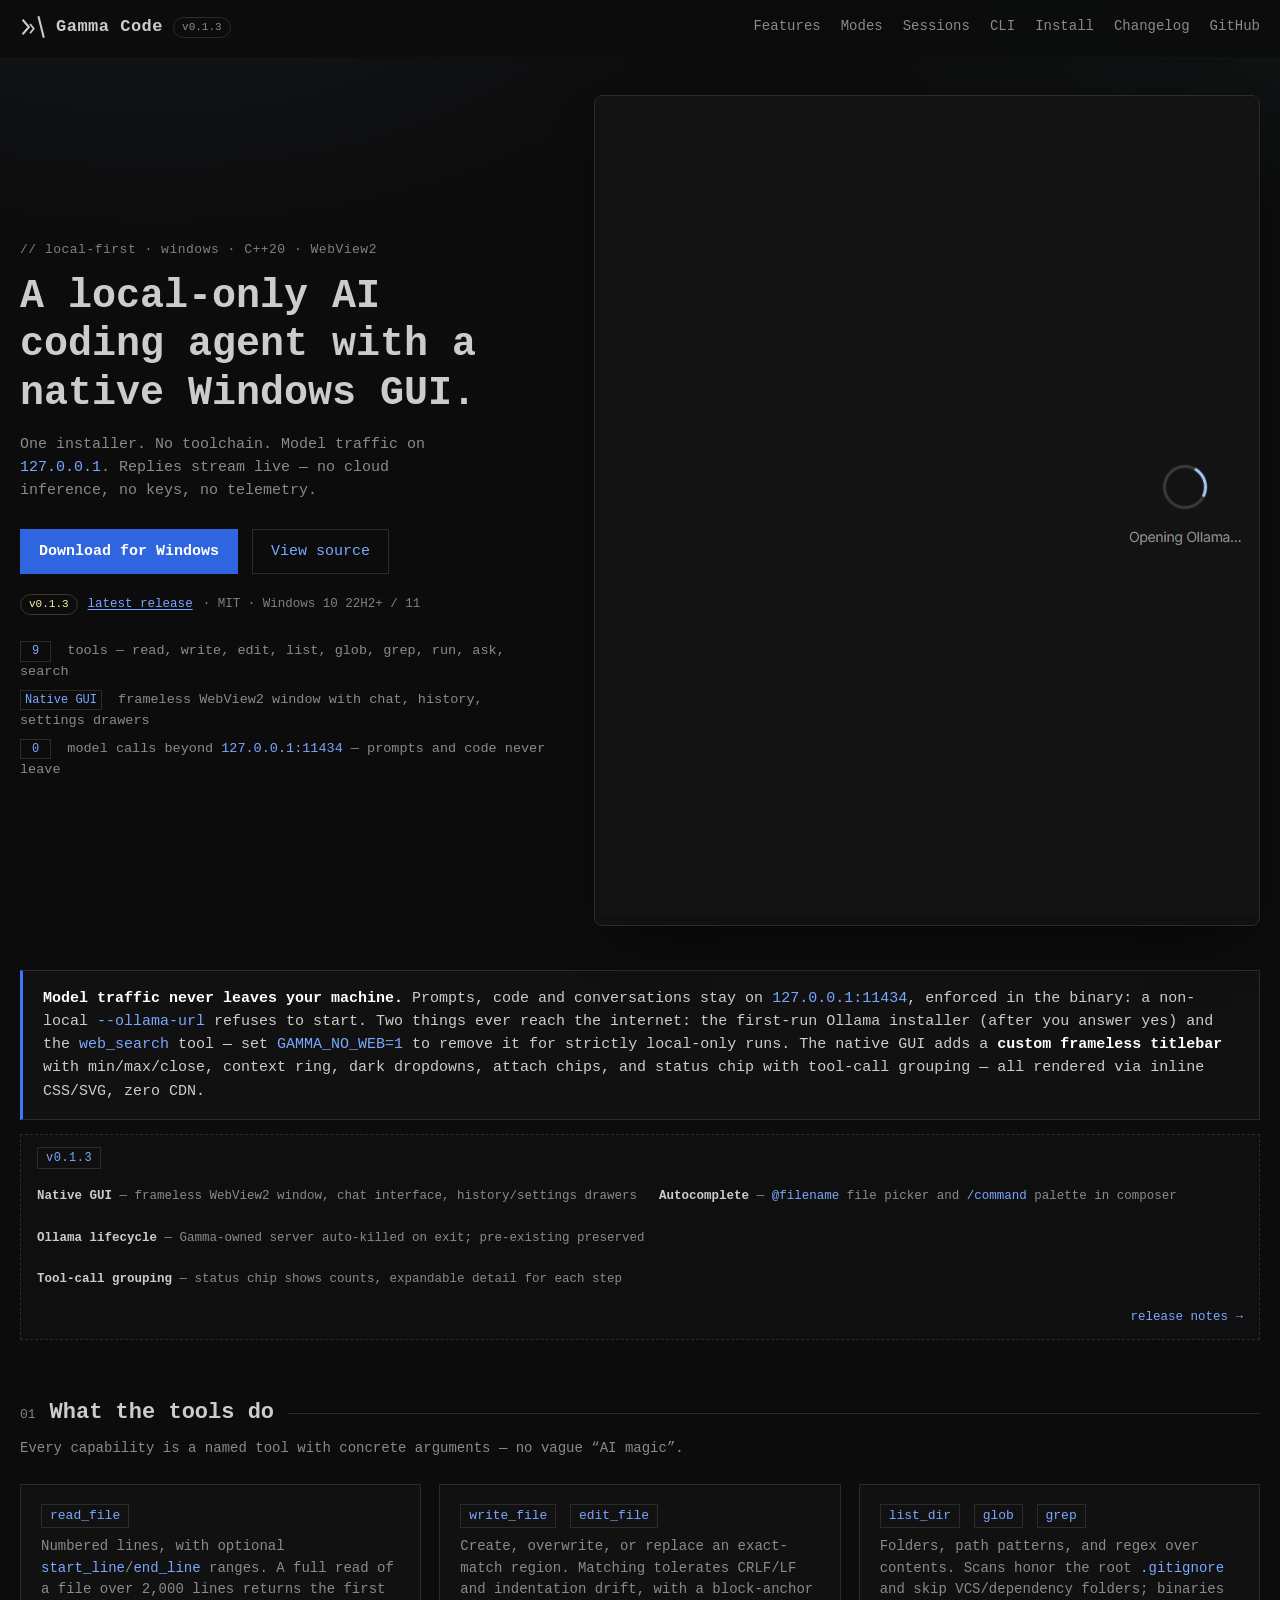
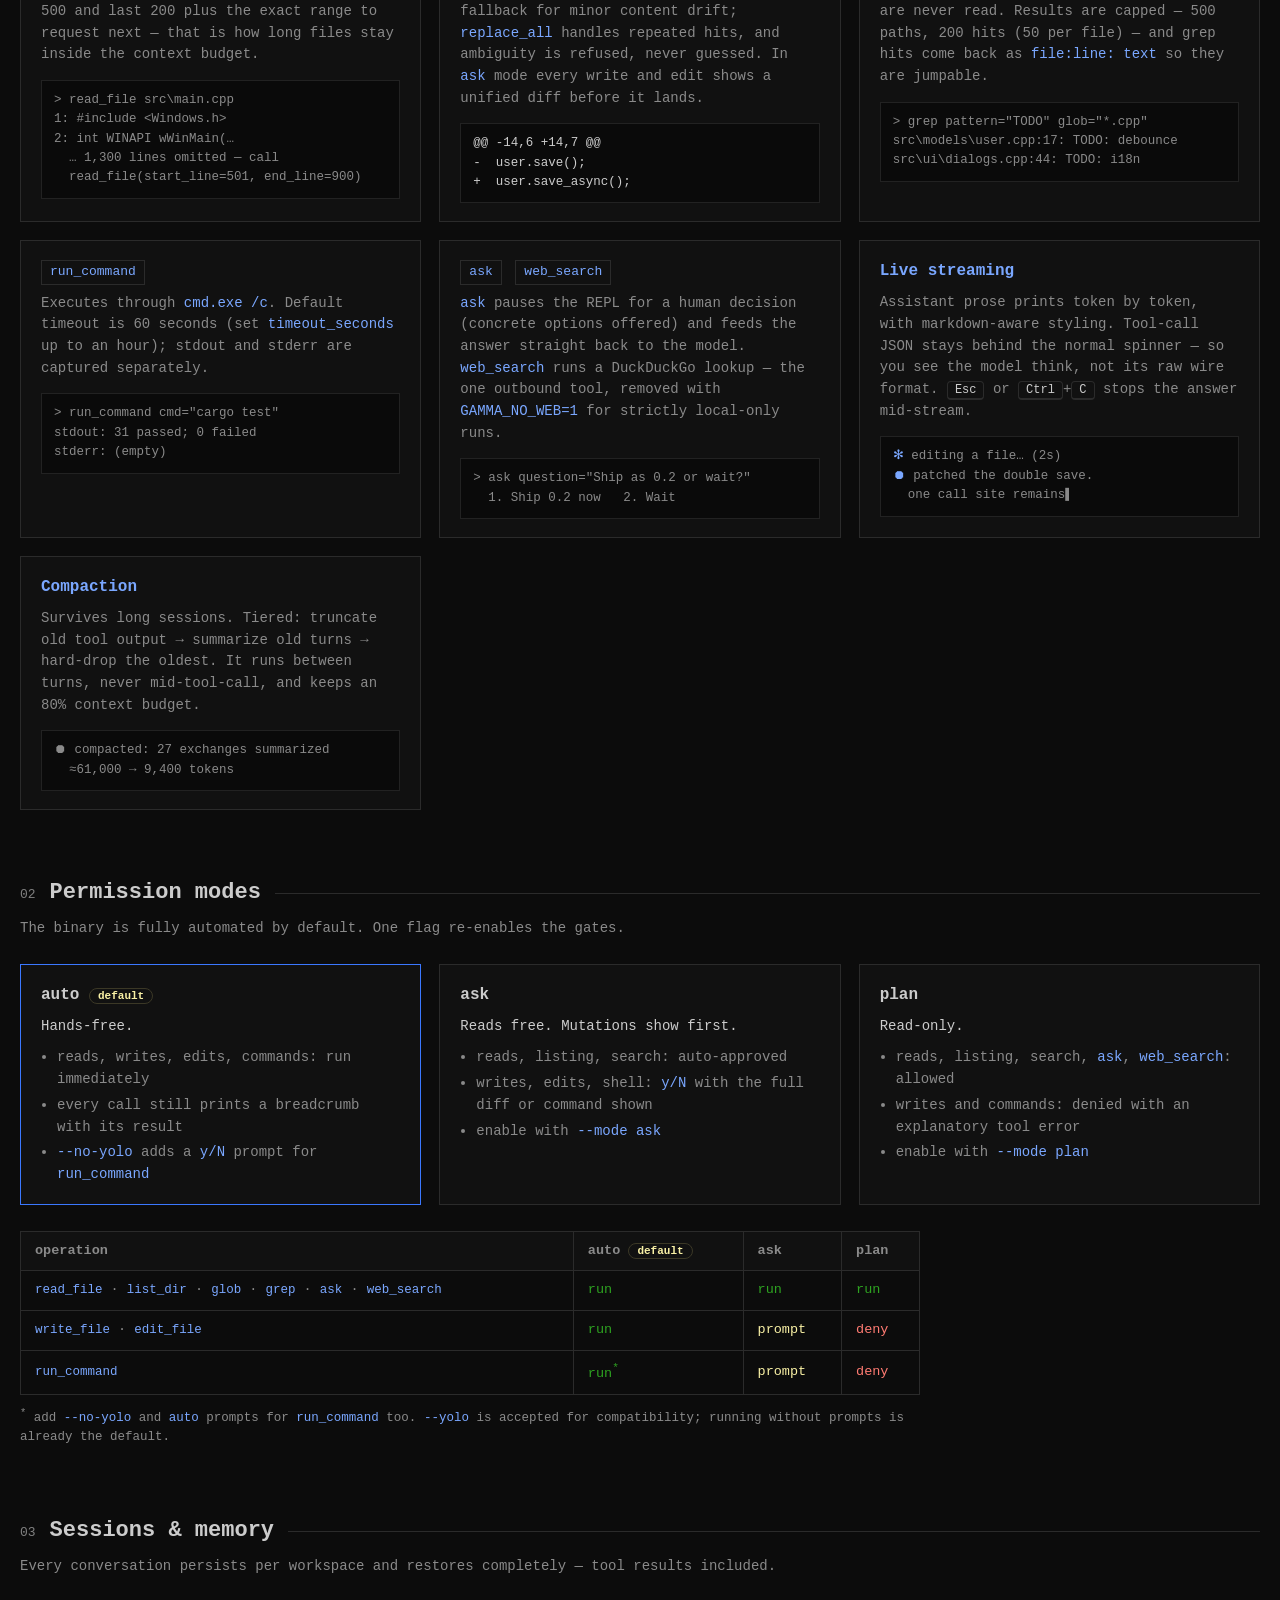
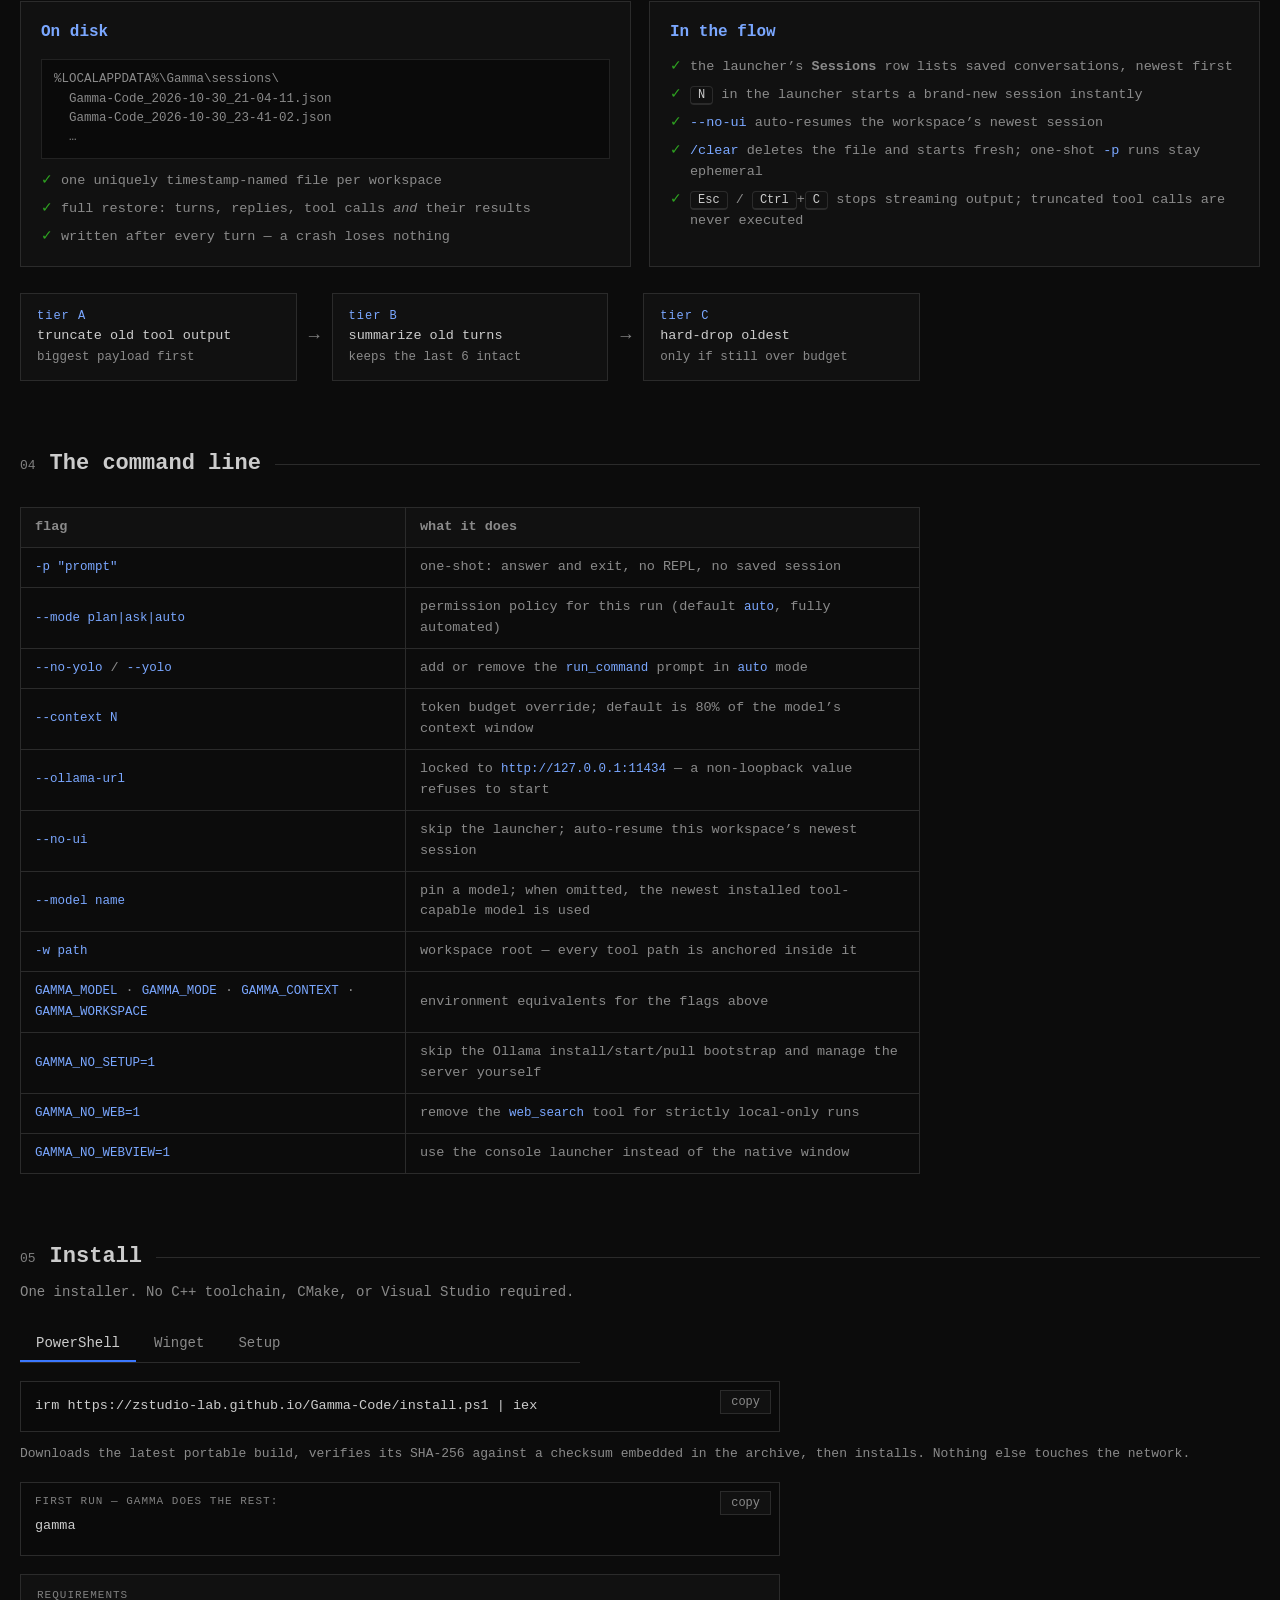
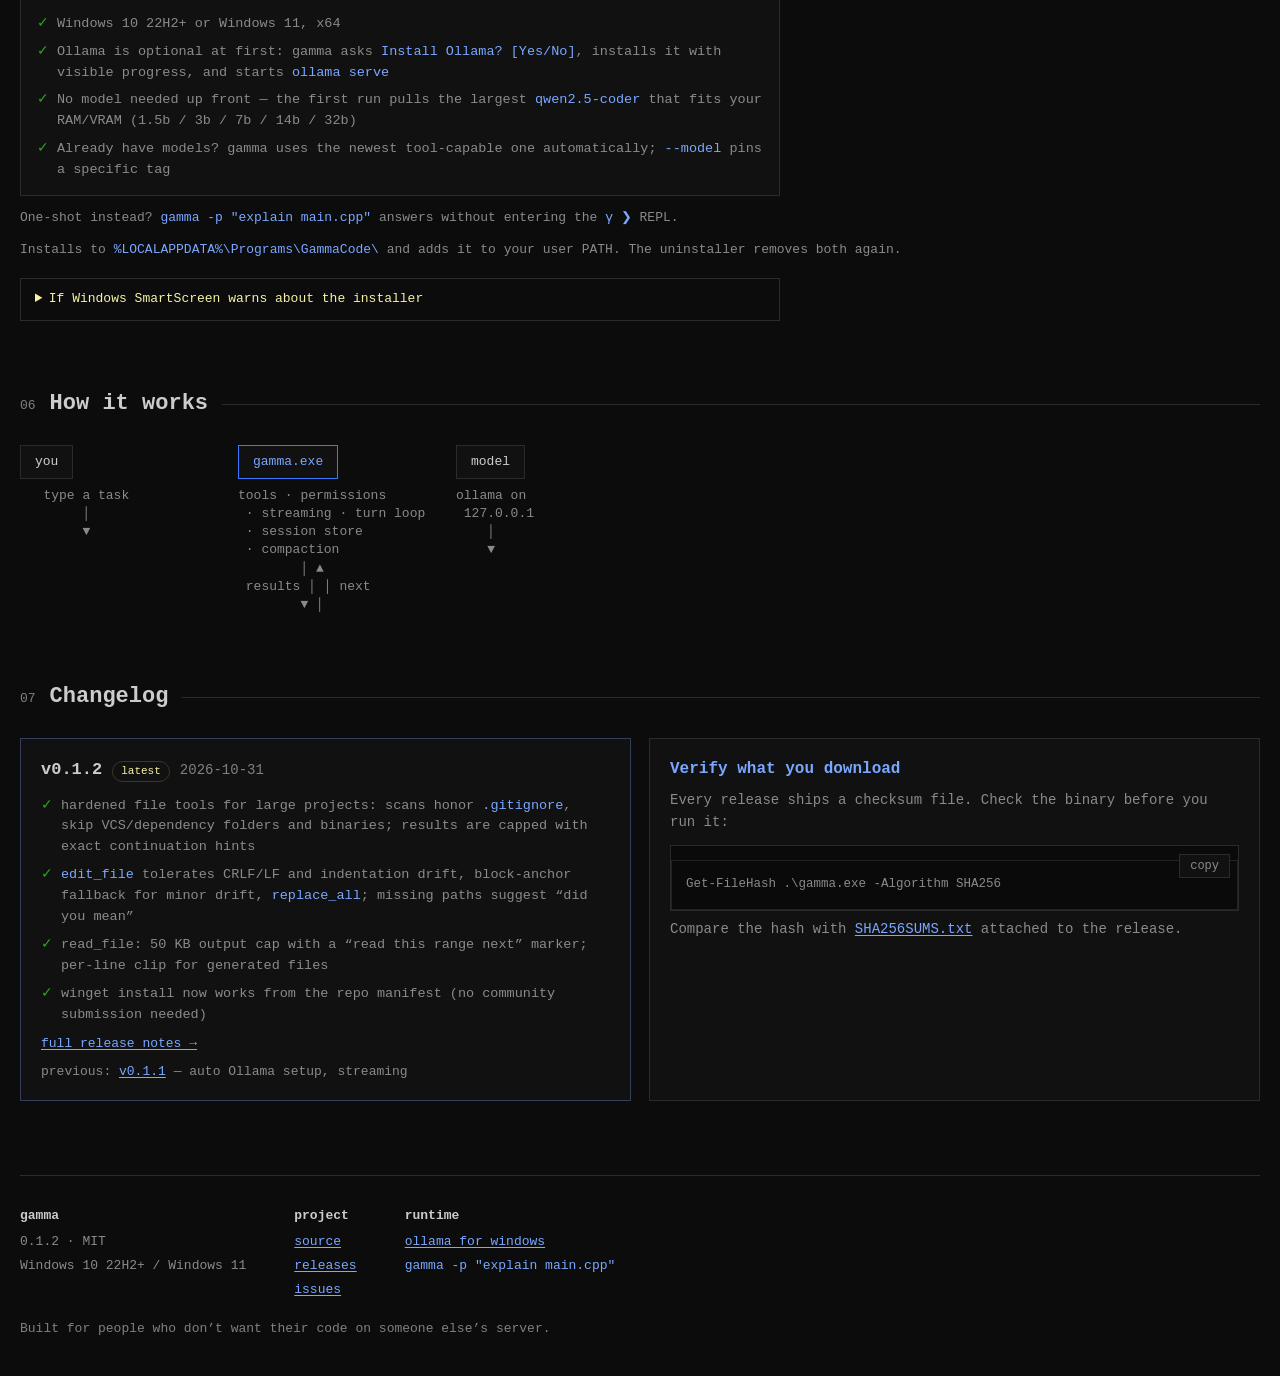
==== commit 2e80b10b: "docs: remove fake title bar from hero, show only app screenshot" ====
--- a/docs/index.html
+++ b/docs/index.html
@@ -69,13 +69,6 @@
     </div>
 
     <div class="term">
-      <div class="term-bar" aria-hidden="true">
-        <span class="term-menu">⋯</span>
-        <span class="term-tab active"><svg class="logo logo-sm" viewBox="0 0 32 32" aria-hidden="true"><path d="M4 8 L11 16 L4 24" fill="none" stroke="currentColor" stroke-width="3" stroke-linecap="square"/><path d="M23 4 L29 28" fill="none" stroke="currentColor" stroke-width="3" stroke-linecap="square"/><path d="M13 13 L17 18 L13 23" fill="none" stroke="currentColor" stroke-width="2.4" stroke-linecap="square"/></svg>Gamma Code — chat</span>
-        <span class="term-plus">＋</span>
-        <span class="term-gap"></span>
-        <span class="term-win">─ □ ✕</span>
-      </div>
       <img class="term-image" src="og-gamma.png" alt="Gamma Code native GUI — chat interface with history drawer, context ring, dark dropdowns, and composer with attach button" loading="lazy">
     </div>
   </section>
